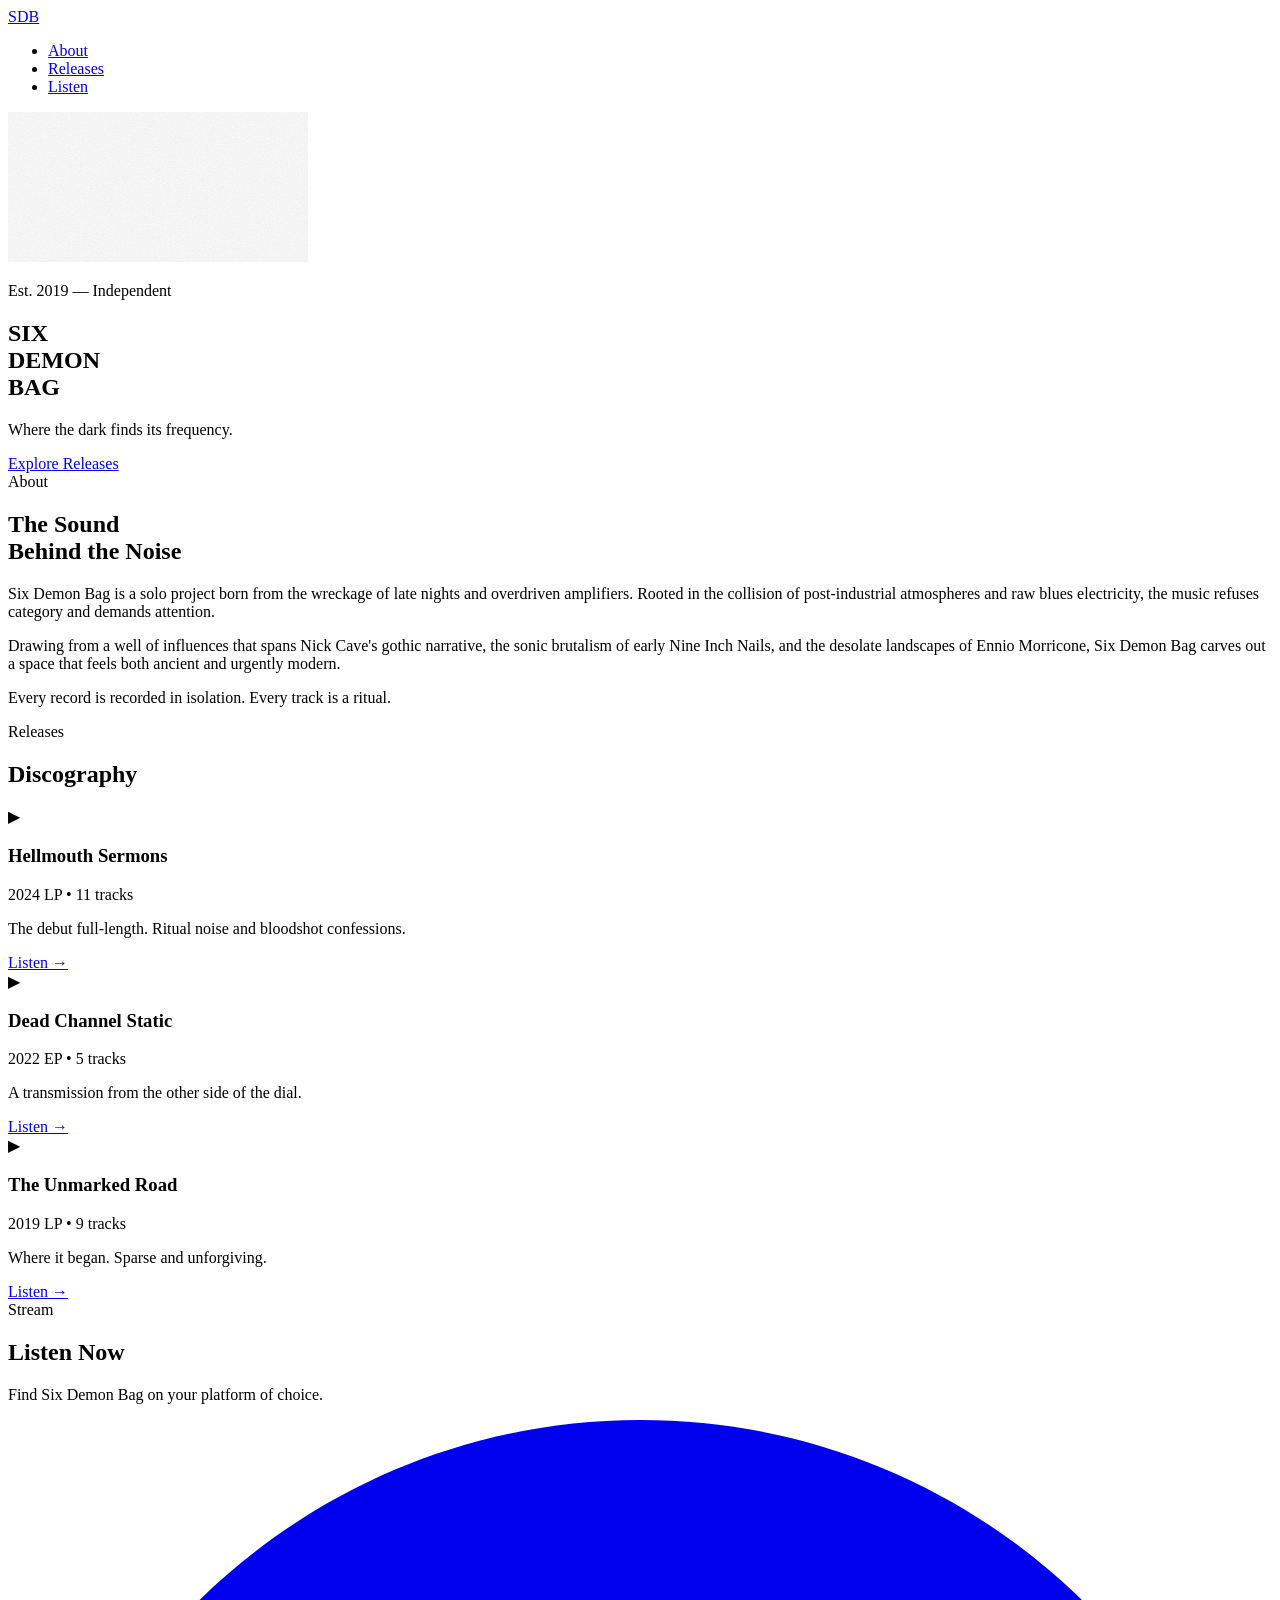
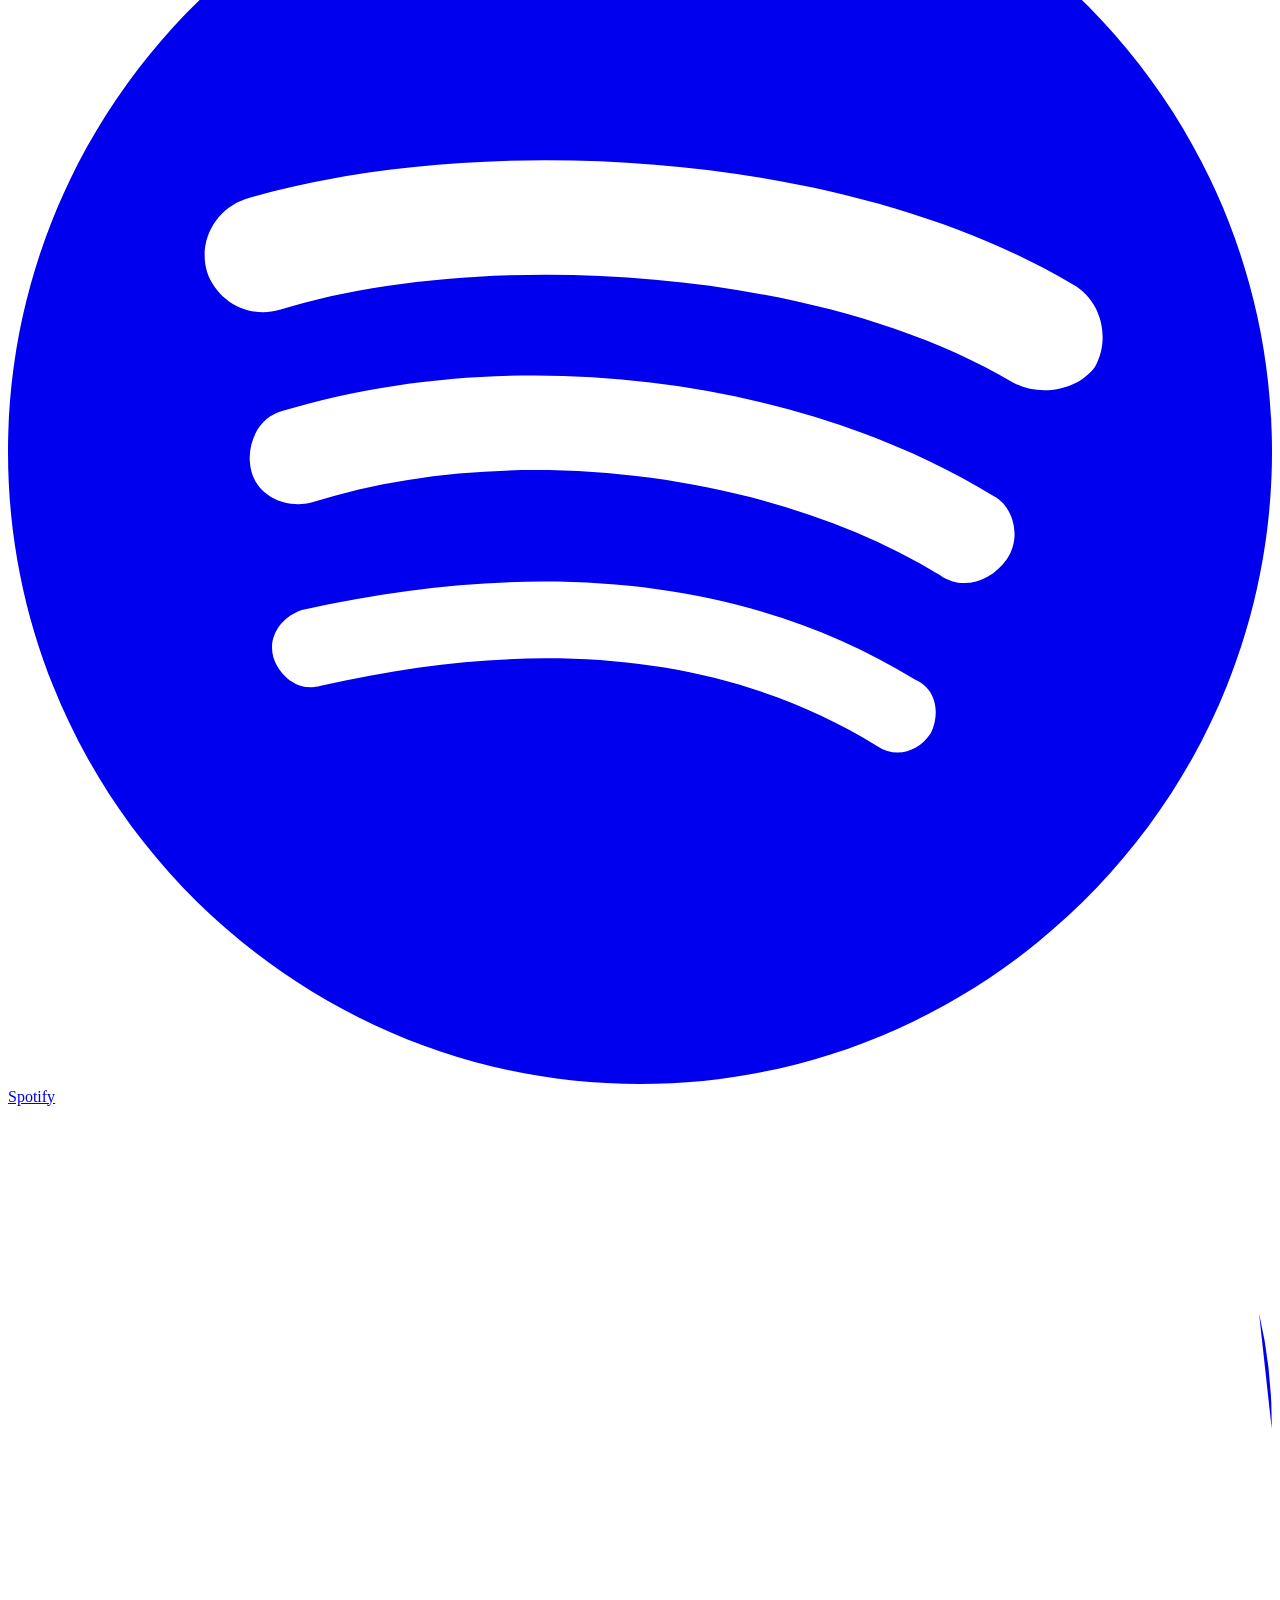
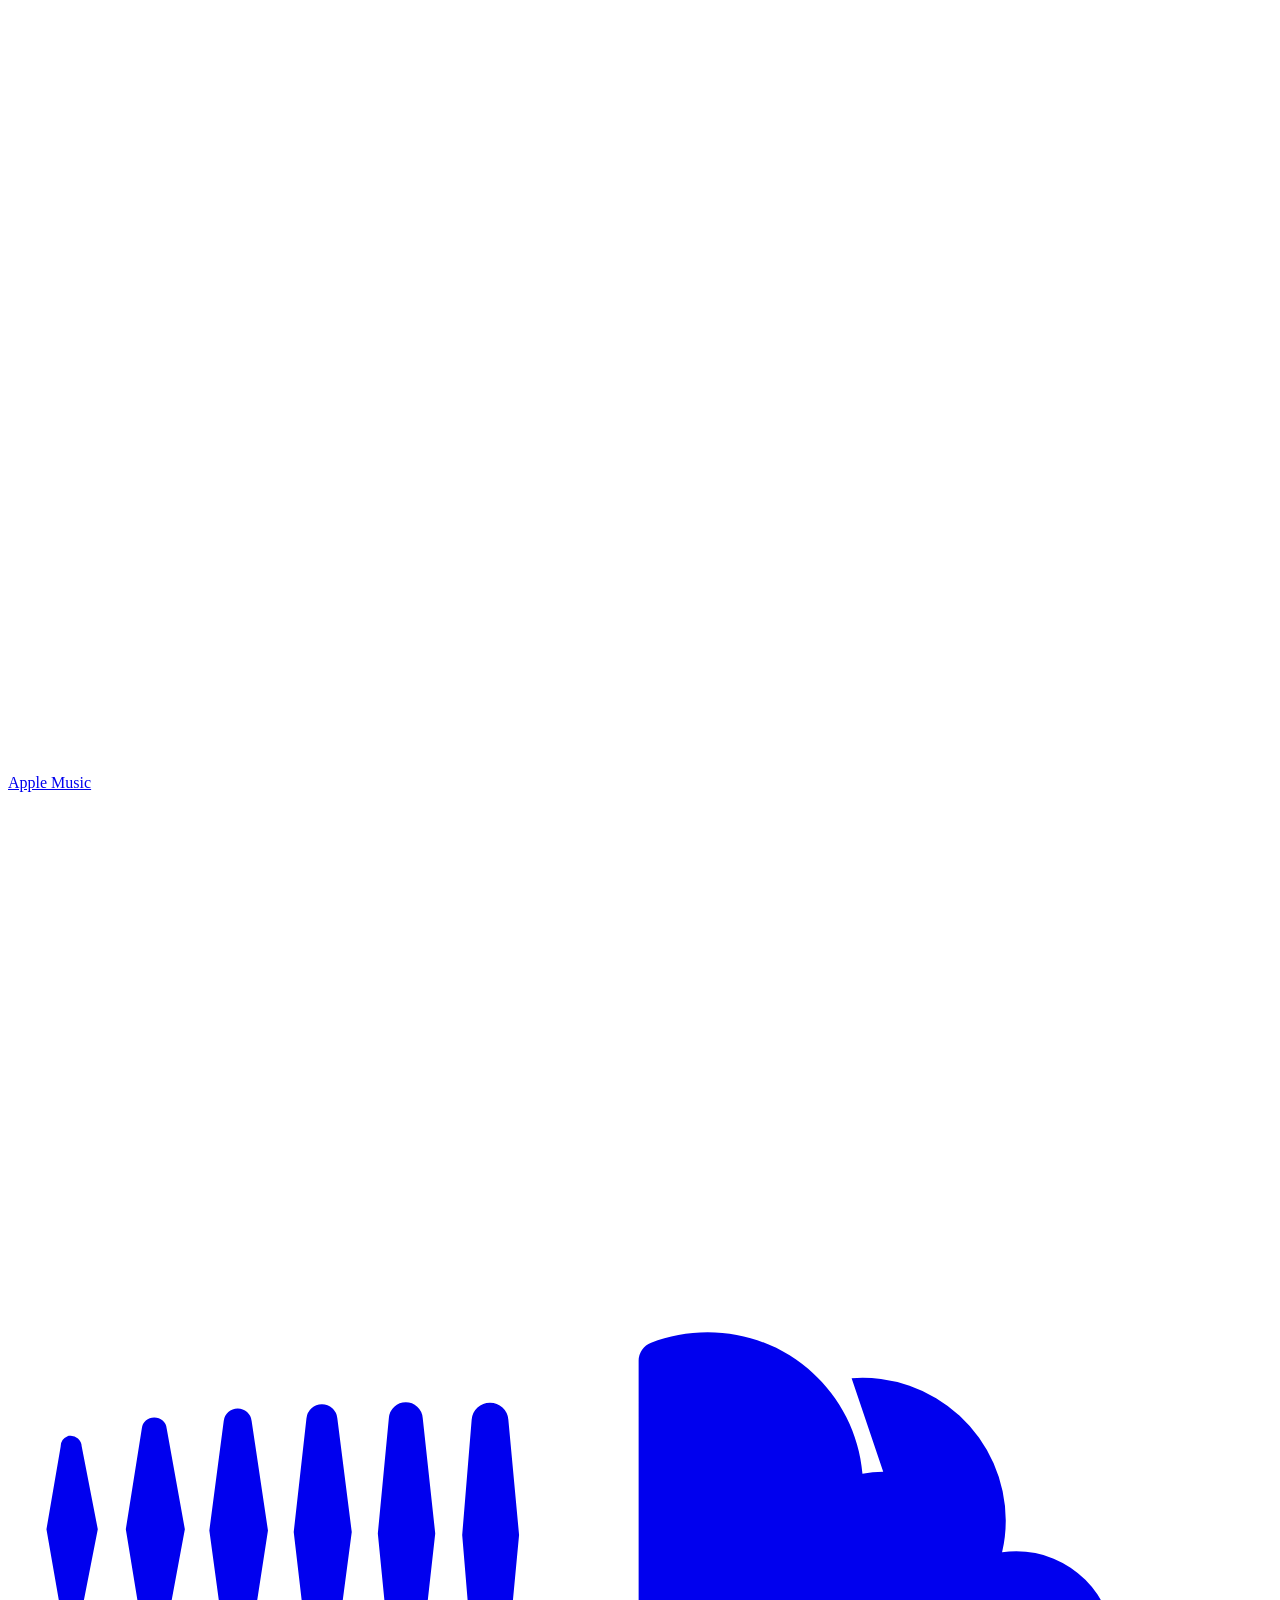
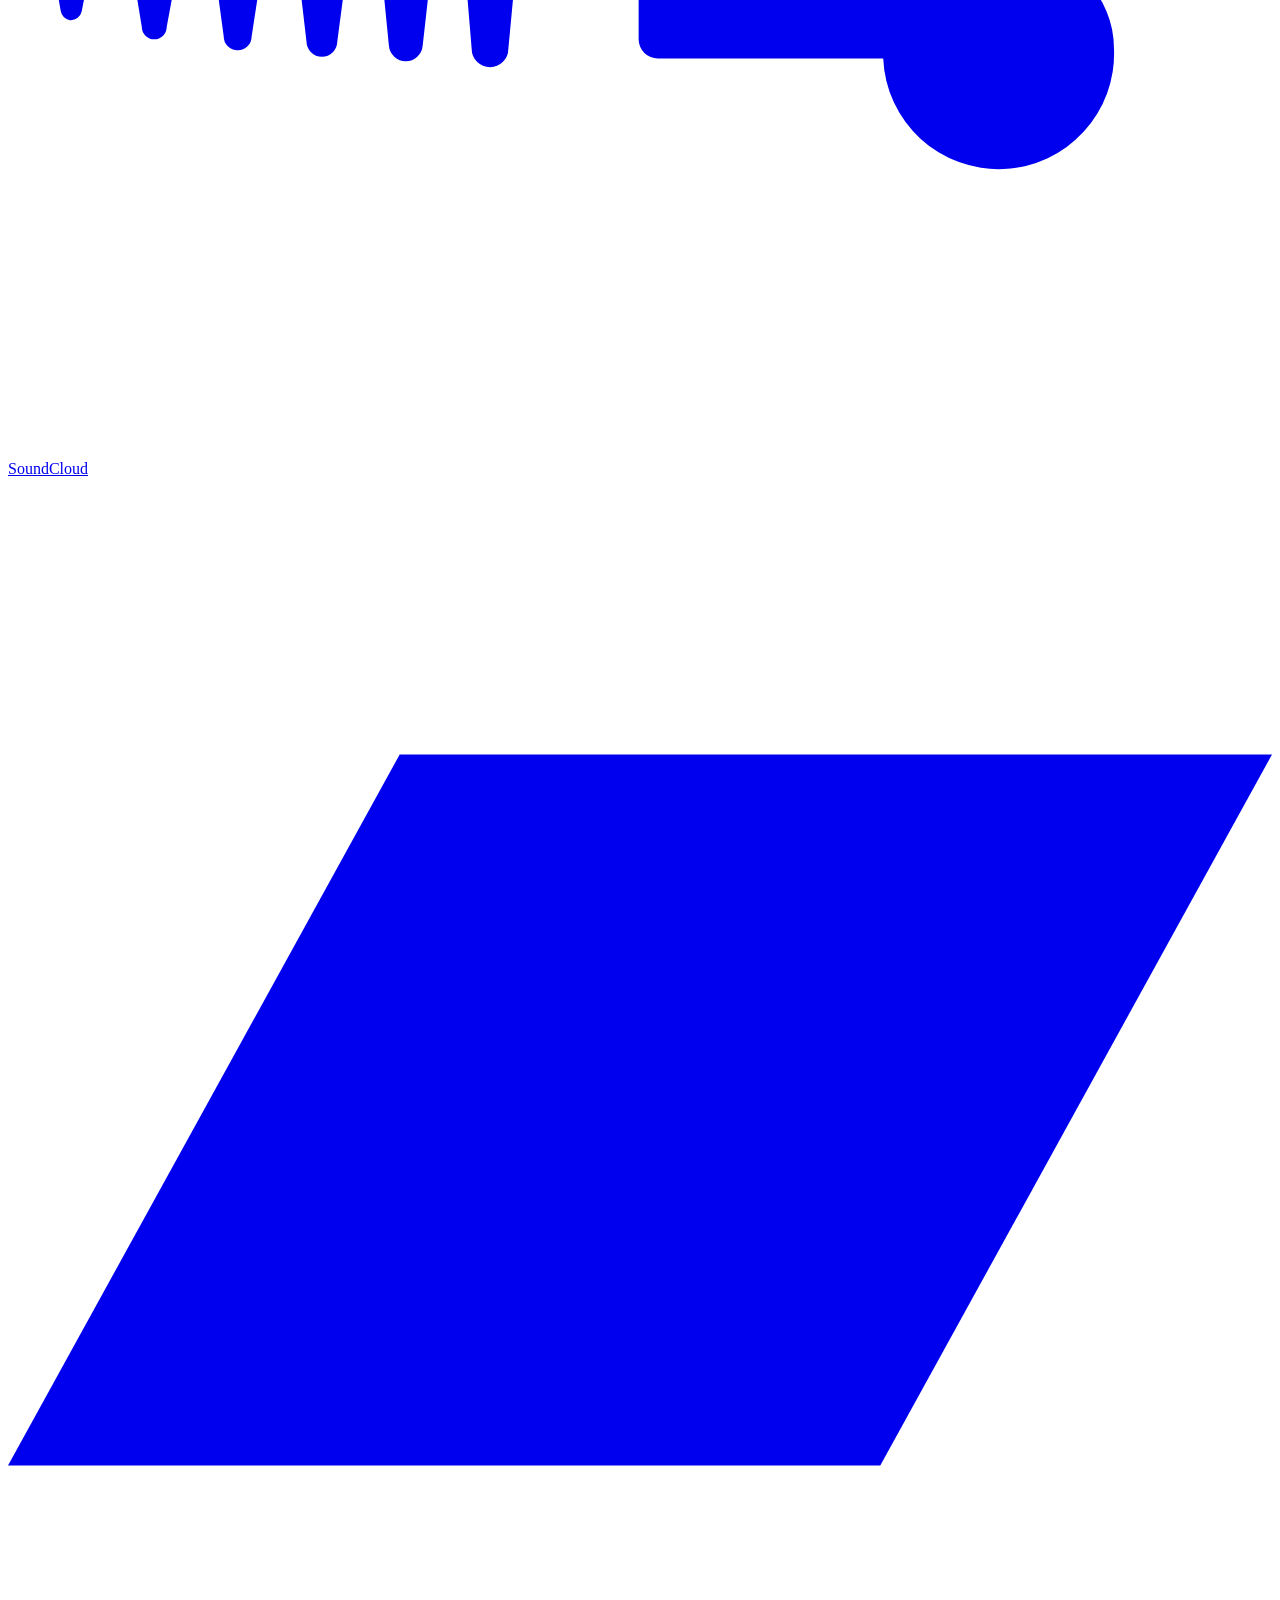
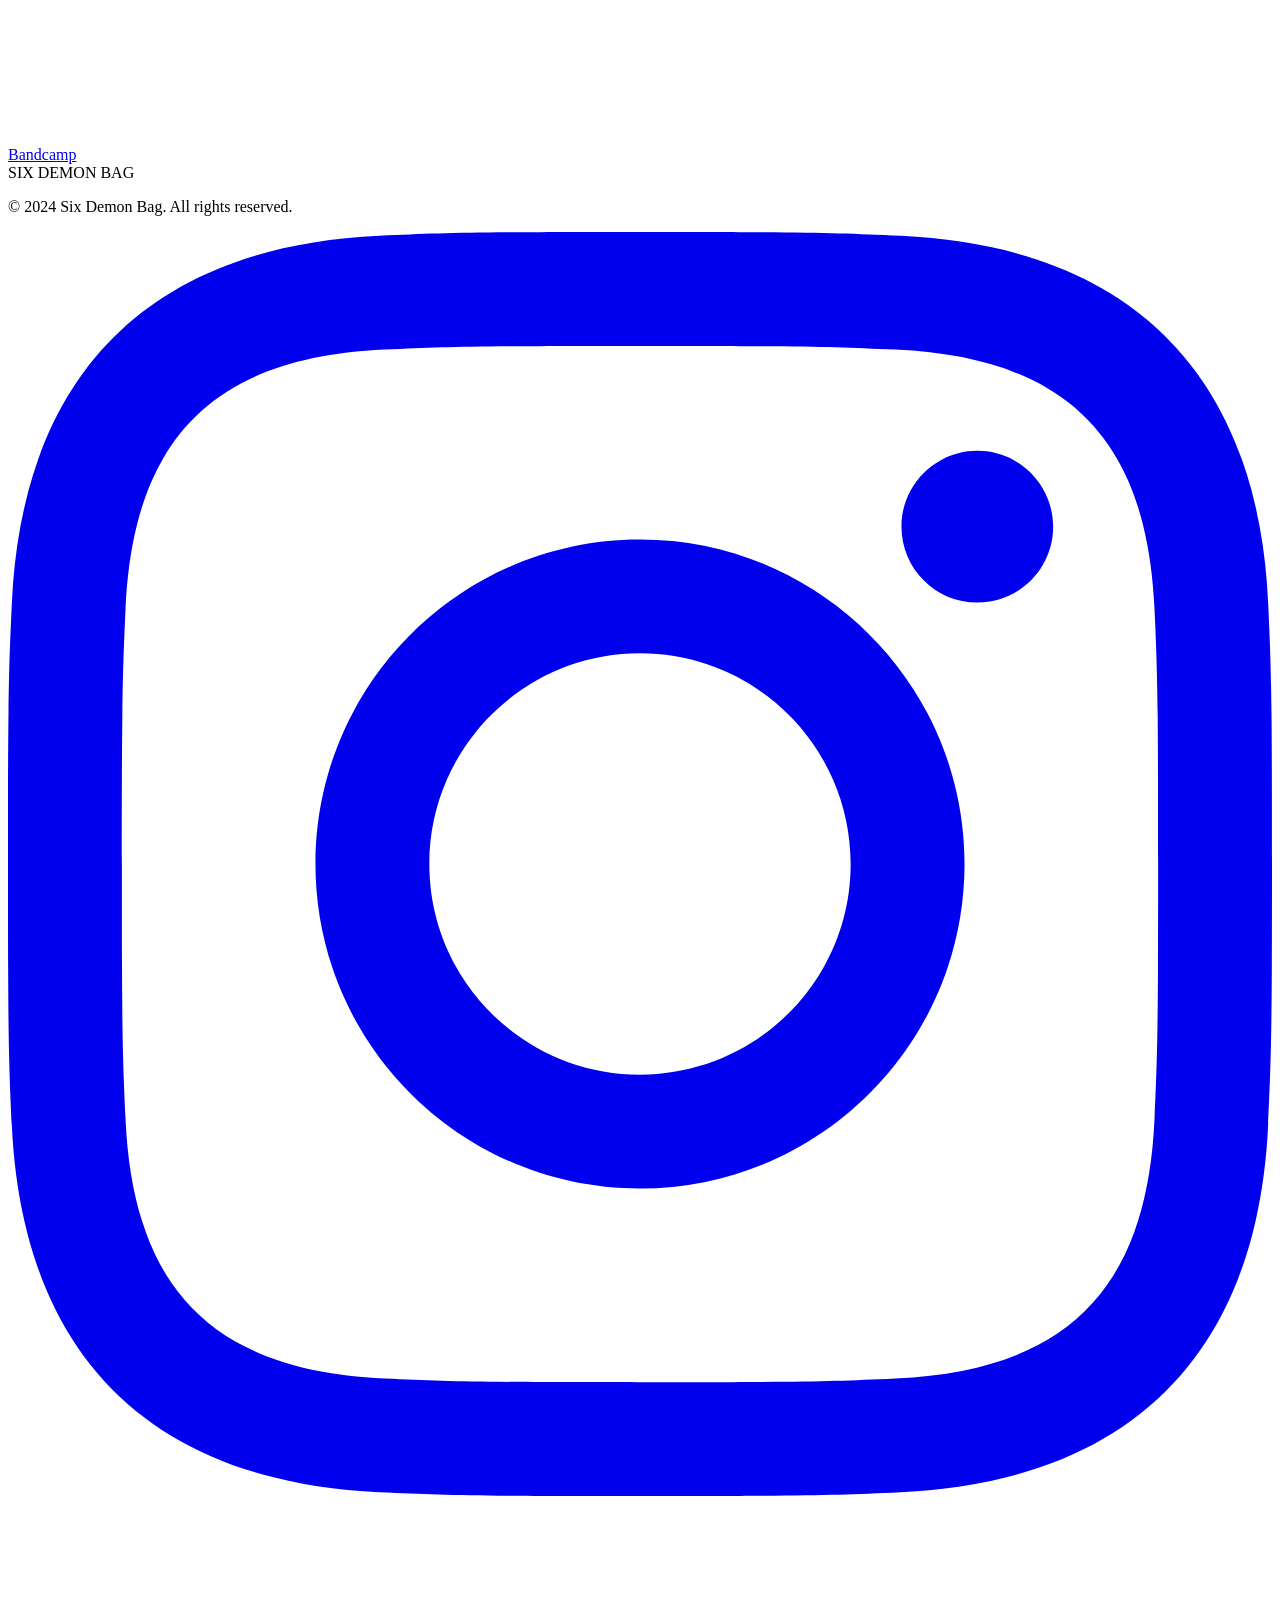
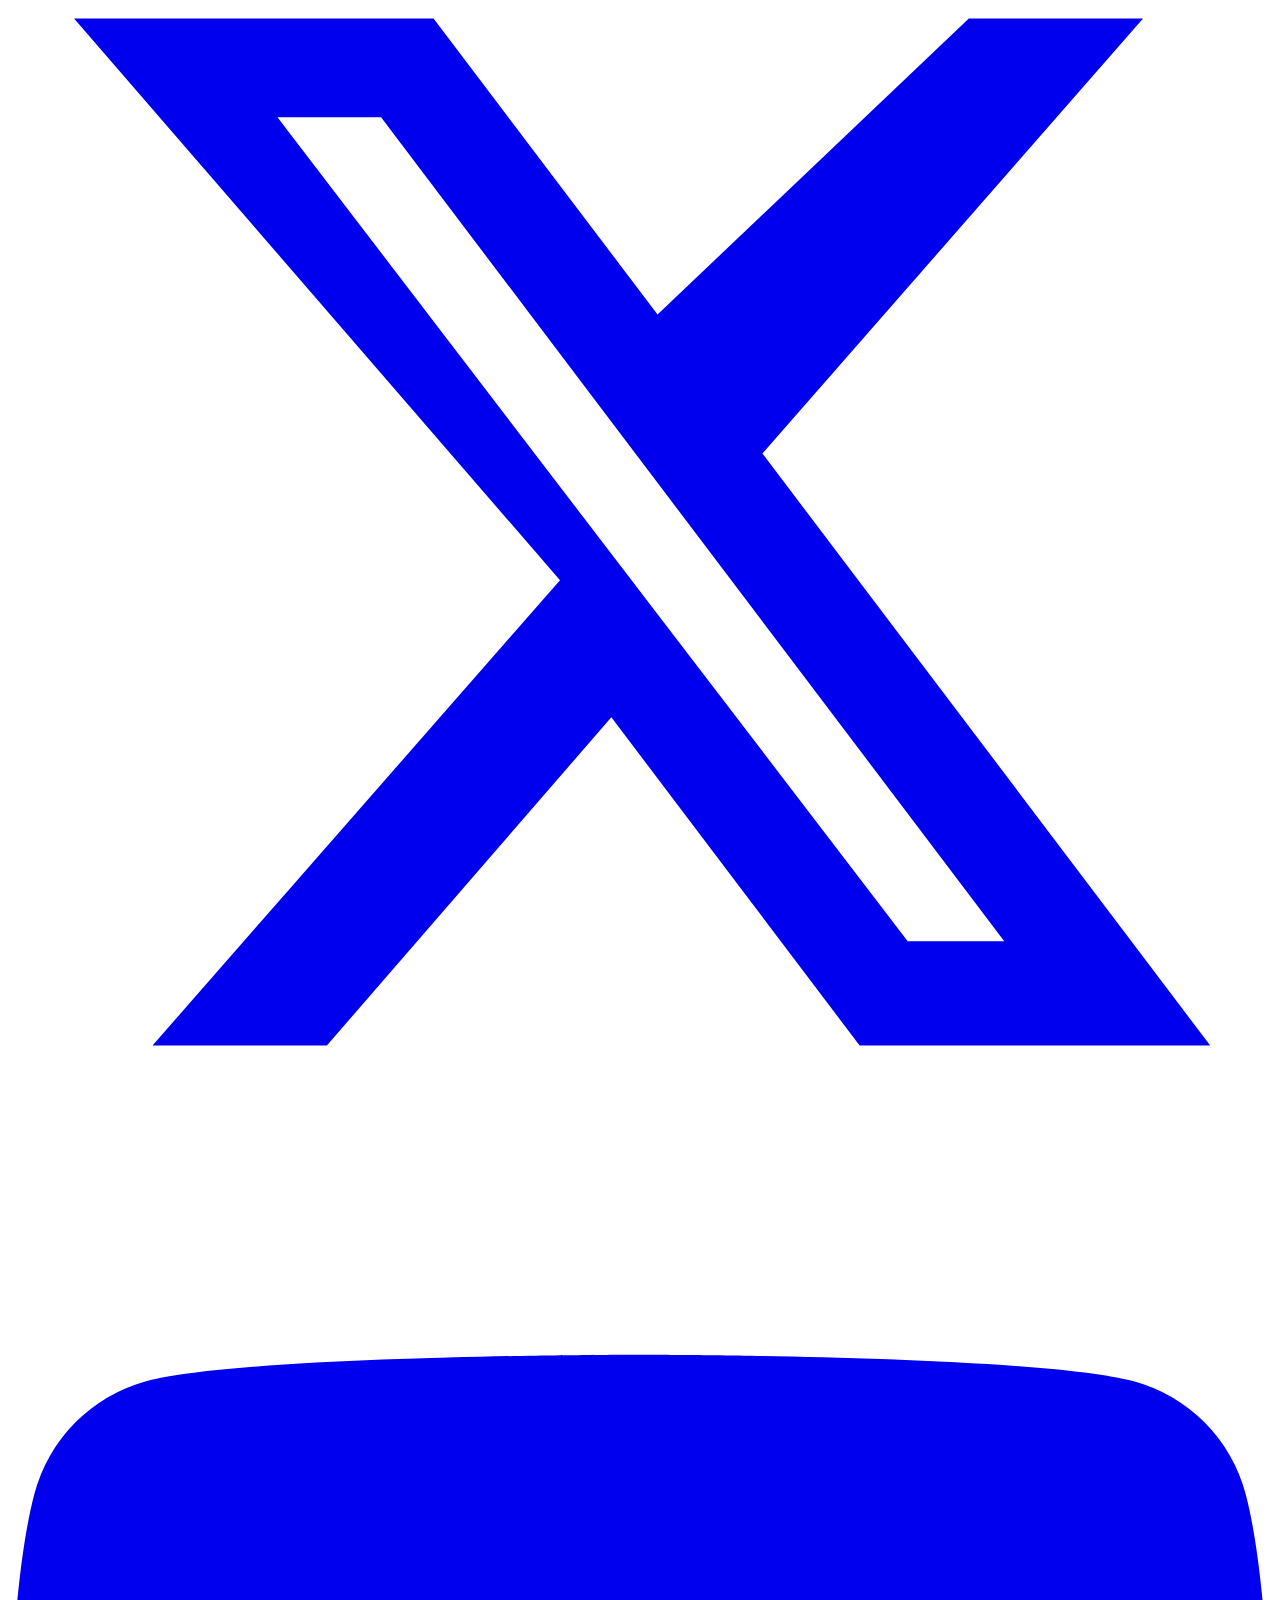
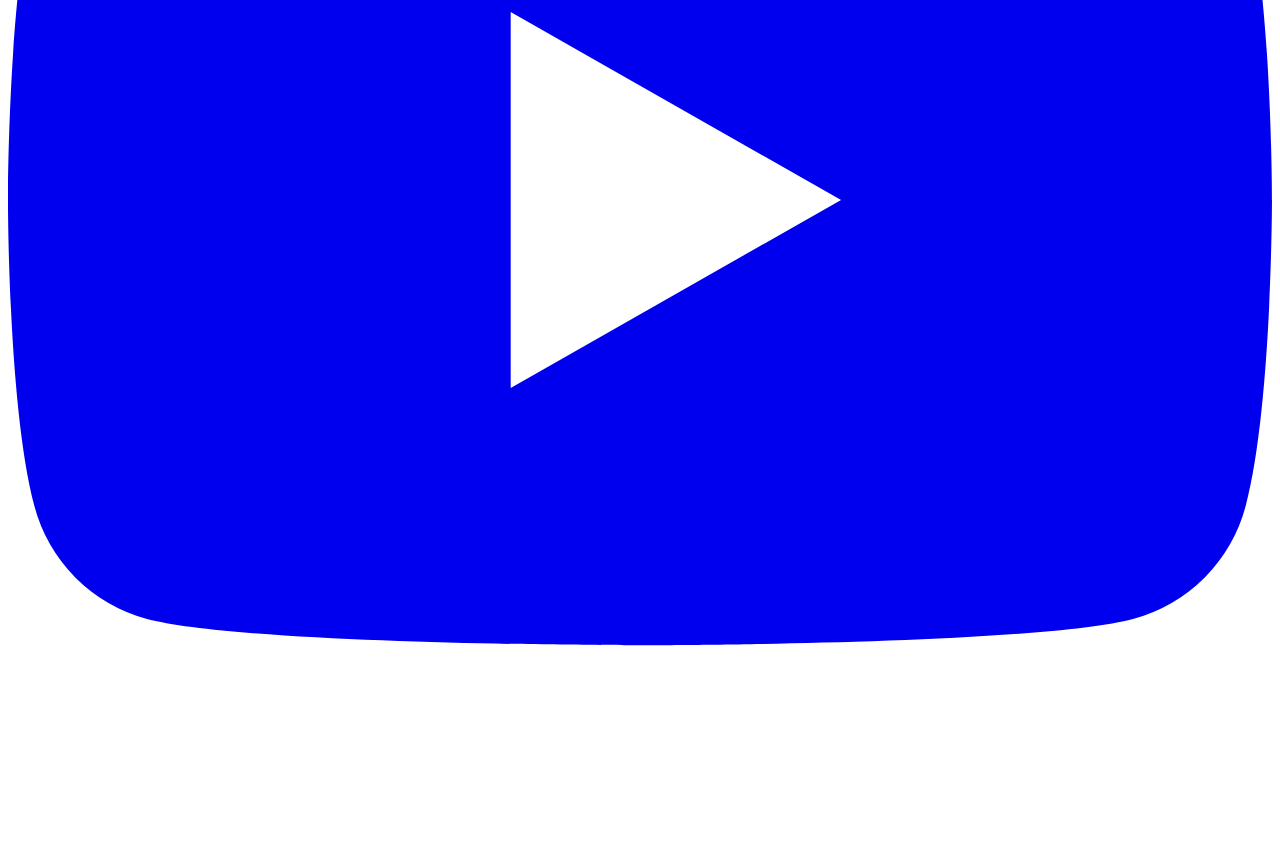
==== index.html @ 791cb2f9 "Initial build: Six Demon Bag artist portfolio site Dark moody single-page site with hero, about, rel" ====
<!DOCTYPE html>
<html lang="en">
<head>
  <meta charset="UTF-8" />
  <meta name="viewport" content="width=device-width, initial-scale=1.0" />
  <title>Six Demon Bag</title>
  <link rel="preconnect" href="https://fonts.googleapis.com" />
  <link rel="preconnect" href="https://fonts.gstatic.com" crossorigin />
  <link href="https://fonts.googleapis.com/css2?family=Bebas+Neue&family=Inter:wght@300;400;500;600&display=swap" rel="stylesheet" />
  <link rel="stylesheet" href="styles.css" />
</head>
<body>

  <!-- ===================== NAV ===================== -->
  <nav class="nav" id="nav">
    <div class="nav__inner">
      <a class="nav__logo" href="#hero">SDB</a>
      <ul class="nav__links">
        <li><a href="#about">About</a></li>
        <li><a href="#releases">Releases</a></li>
        <li><a href="#listen">Listen</a></li>
      </ul>
    </div>
  </nav>

  <!-- ===================== HERO ===================== -->
  <section class="hero" id="hero">
    <!-- Noise texture overlay via inline SVG filter -->
    <svg class="hero__noise" aria-hidden="true" xmlns="http://www.w3.org/2000/svg">
      <filter id="noise-filter">
        <feTurbulence
          type="fractalNoise"
          baseFrequency="0.65"
          numOctaves="3"
          stitchTiles="stitch"
        />
        <feColorMatrix type="saturate" values="0" />
        <feBlend in="SourceGraphic" mode="overlay" />
      </filter>
      <rect width="100%" height="100%" filter="url(#noise-filter)" opacity="0.045" />
    </svg>

    <div class="hero__content">
      <p class="hero__pre">Est. 2019 &mdash; Independent</p>
      <h1 class="hero__title">SIX<br />DEMON<br />BAG</h1>
      <p class="hero__tagline">Where the dark finds its frequency.</p>
      <a class="hero__cta" href="#releases">Explore Releases</a>
    </div>

    <div class="hero__scroll-hint" aria-hidden="true">
      <span class="hero__scroll-line"></span>
    </div>
  </section>

  <!-- ===================== ABOUT ===================== -->
  <section class="about" id="about">
    <div class="container">
      <div class="about__inner">
        <div class="about__label section-label">About</div>
        <div class="about__body">
          <h2 class="about__heading">The Sound<br />Behind the Noise</h2>
          <div class="about__text">
            <p>
              Six Demon Bag is a solo project born from the wreckage of late nights and
              overdriven amplifiers. Rooted in the collision of post-industrial atmospheres
              and raw blues electricity, the music refuses category and demands attention.
            </p>
            <p>
              Drawing from a well of influences that spans Nick Cave's gothic narrative,
              the sonic brutalism of early Nine Inch Nails, and the desolate landscapes of
              Ennio Morricone, Six Demon Bag carves out a space that feels both ancient
              and urgently modern.
            </p>
            <p>
              Every record is recorded in isolation. Every track is a ritual.
            </p>
          </div>
        </div>
      </div>
    </div>
  </section>

  <!-- ===================== RELEASES ===================== -->
  <section class="releases" id="releases">
    <div class="container">
      <div class="section-label">Releases</div>
      <h2 class="section-heading">Discography</h2>

      <div class="releases__grid">

        <!-- Album 1 -->
        <article class="album-card">
          <div class="album-card__art album-card__art--1">
            <div class="album-card__art-inner"></div>
            <span class="album-card__play" aria-hidden="true">&#9654;</span>
          </div>
          <div class="album-card__info">
            <h3 class="album-card__title">Hellmouth Sermons</h3>
            <p class="album-card__meta">
              <span class="album-card__year">2024</span>
              <span class="album-card__type">LP &bull; 11 tracks</span>
            </p>
            <p class="album-card__desc">The debut full-length. Ritual noise and bloodshot confessions.</p>
            <a class="album-card__link" href="#">Listen &rarr;</a>
          </div>
        </article>

        <!-- Album 2 -->
        <article class="album-card">
          <div class="album-card__art album-card__art--2">
            <div class="album-card__art-inner"></div>
            <span class="album-card__play" aria-hidden="true">&#9654;</span>
          </div>
          <div class="album-card__info">
            <h3 class="album-card__title">Dead Channel Static</h3>
            <p class="album-card__meta">
              <span class="album-card__year">2022</span>
              <span class="album-card__type">EP &bull; 5 tracks</span>
            </p>
            <p class="album-card__desc">A transmission from the other side of the dial.</p>
            <a class="album-card__link" href="#">Listen &rarr;</a>
          </div>
        </article>

        <!-- Album 3 -->
        <article class="album-card">
          <div class="album-card__art album-card__art--3">
            <div class="album-card__art-inner"></div>
            <span class="album-card__play" aria-hidden="true">&#9654;</span>
          </div>
          <div class="album-card__info">
            <h3 class="album-card__title">The Unmarked Road</h3>
            <p class="album-card__meta">
              <span class="album-card__year">2019</span>
              <span class="album-card__type">LP &bull; 9 tracks</span>
            </p>
            <p class="album-card__desc">Where it began. Sparse and unforgiving.</p>
            <a class="album-card__link" href="#">Listen &rarr;</a>
          </div>
        </article>

      </div>
    </div>
  </section>

  <!-- ===================== LISTEN ===================== -->
  <section class="listen" id="listen">
    <div class="container">
      <div class="section-label">Stream</div>
      <h2 class="section-heading">Listen Now</h2>
      <p class="listen__sub">Find Six Demon Bag on your platform of choice.</p>

      <div class="listen__platforms">
        <a class="platform-btn platform-btn--spotify" href="#" aria-label="Listen on Spotify">
          <svg class="platform-btn__icon" viewBox="0 0 24 24" fill="currentColor" aria-hidden="true">
            <path d="M12 0C5.4 0 0 5.4 0 12s5.4 12 12 12 12-5.4 12-12S18.66 0 12 0zm5.521 17.34c-.24.359-.66.48-1.021.24-2.82-1.74-6.36-2.101-10.561-1.141-.418.122-.779-.179-.899-.539-.12-.421.18-.78.54-.9 4.56-1.021 8.52-.6 11.64 1.32.42.18.479.659.301 1.02zm1.44-3.3c-.301.42-.841.6-1.262.3-3.239-1.98-8.159-2.58-11.939-1.38-.479.12-1.02-.12-1.14-.6-.12-.48.12-1.021.6-1.141C9.6 9.9 15 10.561 18.72 12.84c.361.181.54.78.241 1.2zm.12-3.36C15.24 8.4 8.82 8.16 5.16 9.301c-.6.179-1.2-.181-1.38-.721-.18-.601.18-1.2.72-1.381 4.26-1.26 11.28-1.02 15.721 1.621.539.3.719 1.02.419 1.56-.299.421-1.02.599-1.559.3z"/>
          </svg>
          Spotify
        </a>
        <a class="platform-btn platform-btn--apple" href="#" aria-label="Listen on Apple Music">
          <svg class="platform-btn__icon" viewBox="0 0 24 24" fill="currentColor" aria-hidden="true">
            <path d="M23.994 6.124a9.23 9.23 0 00-.24-2.19c-.317-1.31-1.048-2.31-2.dots22-2.99a5.64 5.64 0 00-1.62-.77c-.57-.144-1.174-.2-1.98-.22a50.77 50.77 0 00-.818-.01H6.884a50.77 50.77 0 00-.818.01c-.806.02-1.41.076-1.98.22A5.64 5.64 0 002.466.934C1.486 1.614.755 2.614.438 3.924a9.23 9.23 0 00-.24 2.19C.025 7.049 0 7.418 0 12s.025 4.951.198 5.876a9.23 9.23 0 00.24 2.19c.317 1.31 1.048 2.31 2.028 2.99a5.64 5.64 0 001.62.77c.57.144 1.174.2 1.98.22.438.012.818.015.818.015h10.228s.38-.003.818-.015c.806-.02 1.41-.076 1.98-.22a5.64 5.64 0 001.62-.77c.98-.68 1.711-1.68 2.028-2.99a9.23 9.23 0 00.24-2.19c.173-.925.198-1.294.198-5.876s-.025-4.951-.198-5.876zM17.07 9.4l-4.573 7.177a1.5 1.5 0 01-2.495.073L7.71 13.477a.75.75 0 011.18-.928l2.013 2.564 4.36-6.843a.75.75 0 011.807.13z"/>
          </svg>
          Apple Music
        </a>
        <a class="platform-btn platform-btn--soundcloud" href="#" aria-label="Listen on SoundCloud">
          <svg class="platform-btn__icon" viewBox="0 0 24 24" fill="currentColor" aria-hidden="true">
            <path d="M1.175 12.225c-.015 0-.03.002-.044.006a.21.21 0 00-.131.197l-.27 1.572.27 1.547a.21.21 0 00.175.178.21.21 0 00.224-.164l.306-1.561-.306-1.577a.21.21 0 00-.224-.198zm1.602-.35a.237.237 0 00-.237.213l-.303 1.91.303 1.853a.237.237 0 00.474 0l.344-1.853-.344-1.91a.237.237 0 00-.237-.213zm1.584-.169a.265.265 0 00-.265.237l-.273 2.08.273 2.01a.265.265 0 00.53 0l.31-2.01-.31-2.08a.265.265 0 00-.265-.237zm1.6-.082a.293.293 0 00-.294.265l-.242 2.162.242 2.075a.293.293 0 00.586 0l.274-2.075-.274-2.162a.293.293 0 00-.292-.265zm1.591-.037a.322.322 0 00-.32.293l-.21 2.2.21 2.128a.322.322 0 00.642 0l.238-2.128-.238-2.2a.322.322 0 00-.322-.293zm1.6.009a.348.348 0 00-.348.32l-.18 2.19.18 2.164a.348.348 0 00.696 0l.204-2.164-.204-2.19a.348.348 0 00-.348-.32zm7.466 1.31c-.136 0-.267.013-.394.038-.13-1.51-1.397-2.688-2.939-2.688-.38 0-.744.07-1.074.2a.365.365 0 00-.237.339v5.298a.365.365 0 00.365.36h4.279A1.855 1.855 0 0021 16.27a1.855 1.855 0 00-1.855-1.855c-.092 0-.182.007-.27.02a2.677 2.677 0 00.07-.605 2.72 2.72 0 00-2.927-2.7z"/>
          </svg>
          SoundCloud
        </a>
        <a class="platform-btn platform-btn--bandcamp" href="#" aria-label="Listen on Bandcamp">
          <svg class="platform-btn__icon" viewBox="0 0 24 24" fill="currentColor" aria-hidden="true">
            <path d="M0 18.75l7.437-13.5H24l-7.438 13.5z"/>
          </svg>
          Bandcamp
        </a>
      </div>
    </div>
  </section>

  <!-- ===================== FOOTER ===================== -->
  <footer class="footer">
    <div class="container">
      <div class="footer__inner">
        <div class="footer__brand">
          <span class="footer__logo">SIX DEMON BAG</span>
          <p class="footer__copy">&copy; 2024 Six Demon Bag. All rights reserved.</p>
        </div>
        <nav class="footer__social" aria-label="Social links">
          <a class="footer__social-link" href="#" aria-label="Instagram">
            <svg viewBox="0 0 24 24" fill="currentColor" aria-hidden="true">
              <path d="M12 2.163c3.204 0 3.584.012 4.85.07 3.252.148 4.771 1.691 4.919 4.919.058 1.265.069 1.645.069 4.849 0 3.205-.012 3.584-.069 4.849-.149 3.225-1.664 4.771-4.919 4.919-1.266.058-1.644.07-4.85.07-3.204 0-3.584-.012-4.849-.07-3.26-.149-4.771-1.699-4.919-4.92-.058-1.265-.07-1.644-.07-4.849 0-3.204.013-3.583.07-4.849.149-3.227 1.664-4.771 4.919-4.919 1.266-.057 1.645-.069 4.849-.069zm0-2.163c-3.259 0-3.667.014-4.947.072-4.358.2-6.78 2.618-6.98 6.98-.059 1.281-.073 1.689-.073 4.948 0 3.259.014 3.668.072 4.948.2 4.358 2.618 6.78 6.98 6.98 1.281.058 1.689.072 4.948.072 3.259 0 3.668-.014 4.948-.072 4.354-.2 6.782-2.618 6.979-6.98.059-1.28.073-1.689.073-4.948 0-3.259-.014-3.667-.072-4.947-.196-4.354-2.617-6.78-6.979-6.98-1.281-.059-1.69-.073-4.949-.073zm0 5.838c-3.403 0-6.162 2.759-6.162 6.162s2.759 6.163 6.162 6.163 6.162-2.759 6.162-6.163c0-3.403-2.759-6.162-6.162-6.162zm0 10.162c-2.209 0-4-1.79-4-4 0-2.209 1.791-4 4-4s4 1.791 4 4c0 2.21-1.791 4-4 4zm6.406-11.845c-.796 0-1.441.645-1.441 1.44s.645 1.44 1.441 1.44c.795 0 1.439-.645 1.439-1.44s-.644-1.44-1.439-1.44z"/>
            </svg>
          </a>
          <a class="footer__social-link" href="#" aria-label="Twitter / X">
            <svg viewBox="0 0 24 24" fill="currentColor" aria-hidden="true">
              <path d="M18.244 2.25h3.308l-7.227 8.26 8.502 11.24H16.17l-4.714-6.231-5.401 6.231H2.744l7.737-8.835L1.254 2.25H8.08l4.253 5.622zm-1.161 17.52h1.833L7.084 4.126H5.117z"/>
            </svg>
          </a>
          <a class="footer__social-link" href="#" aria-label="YouTube">
            <svg viewBox="0 0 24 24" fill="currentColor" aria-hidden="true">
              <path d="M23.498 6.186a3.016 3.016 0 00-2.122-2.136C19.505 3.545 12 3.545 12 3.545s-7.505 0-9.377.505A3.017 3.017 0 00.502 6.186C0 8.07 0 12 0 12s0 3.93.502 5.814a3.016 3.016 0 002.122 2.136c1.871.505 9.376.505 9.376.505s7.505 0 9.377-.505a3.015 3.015 0 002.122-2.136C24 15.93 24 12 24 12s0-3.93-.502-5.814zM9.545 15.568V8.432L15.818 12l-6.273 3.568z"/>
            </svg>
          </a>
        </nav>
      </div>
    </div>
  </footer>

  <script src="script.js"></script>
</body>
</html>
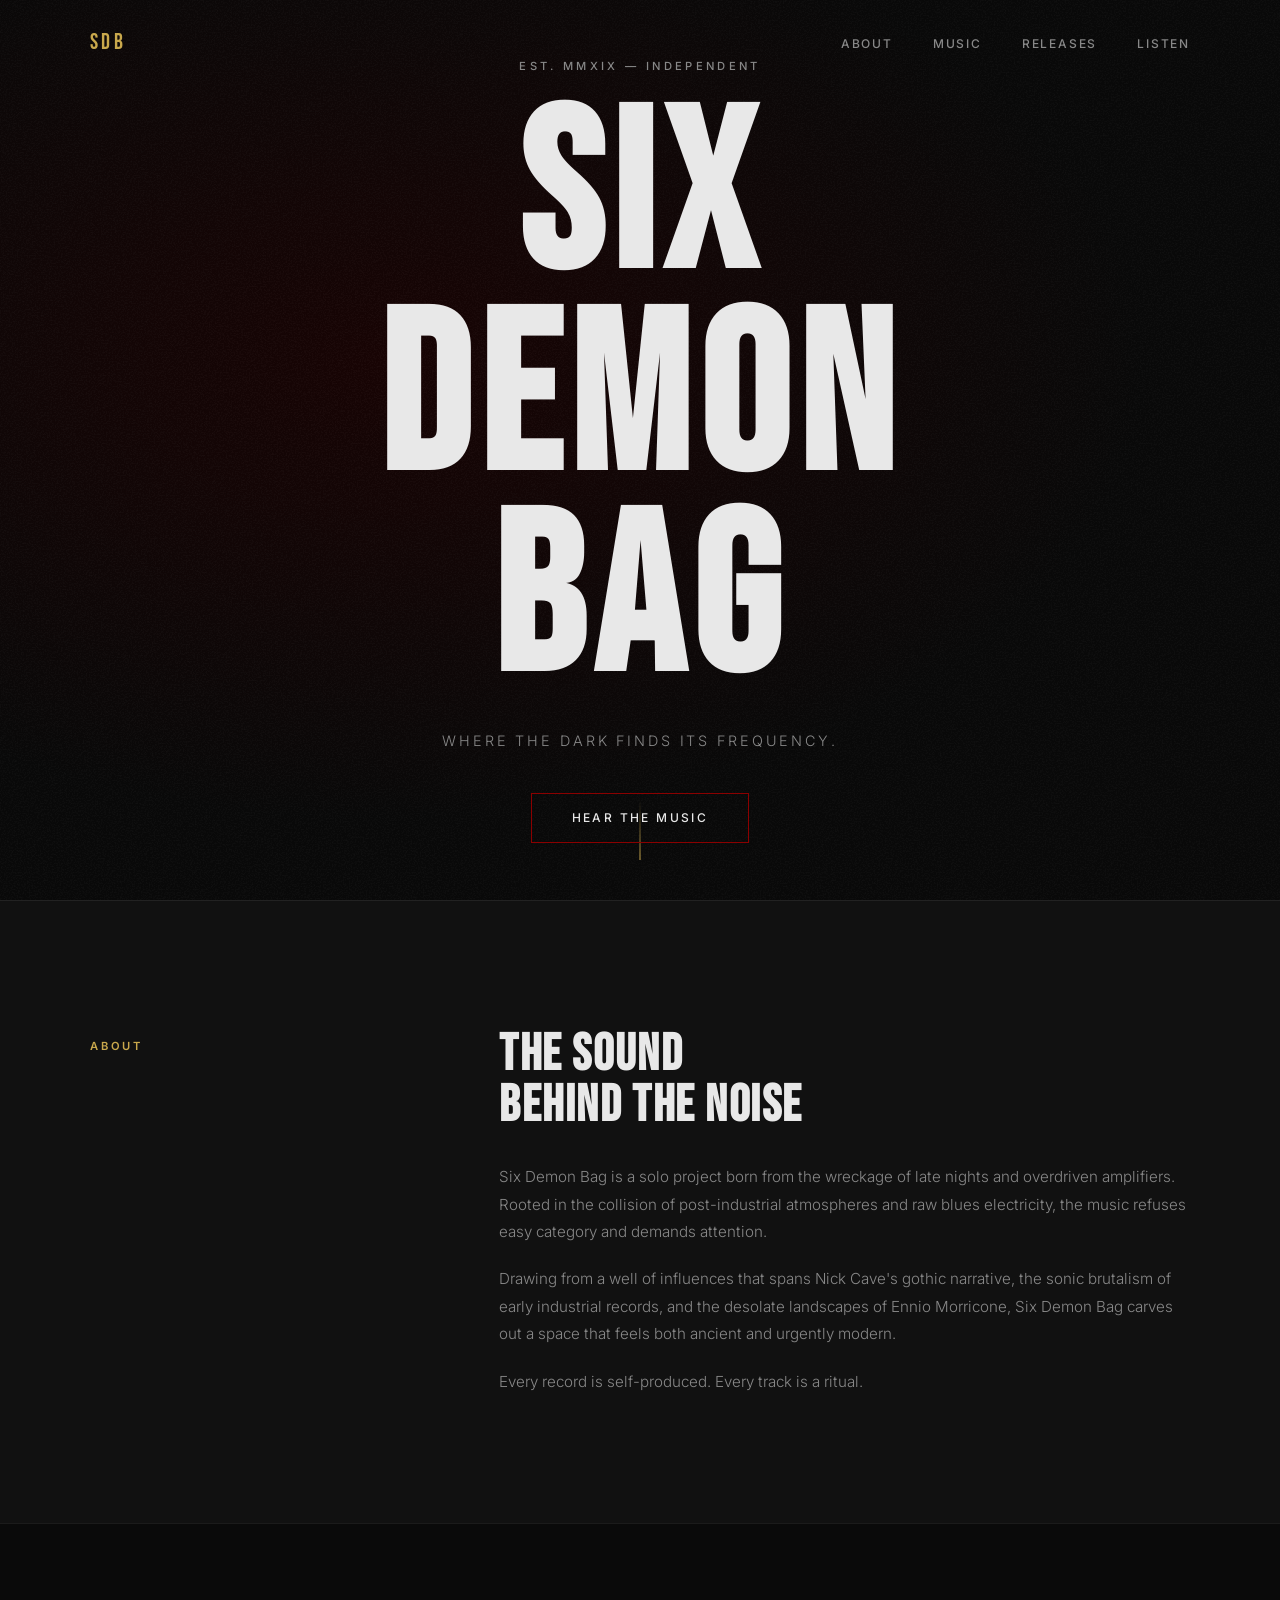
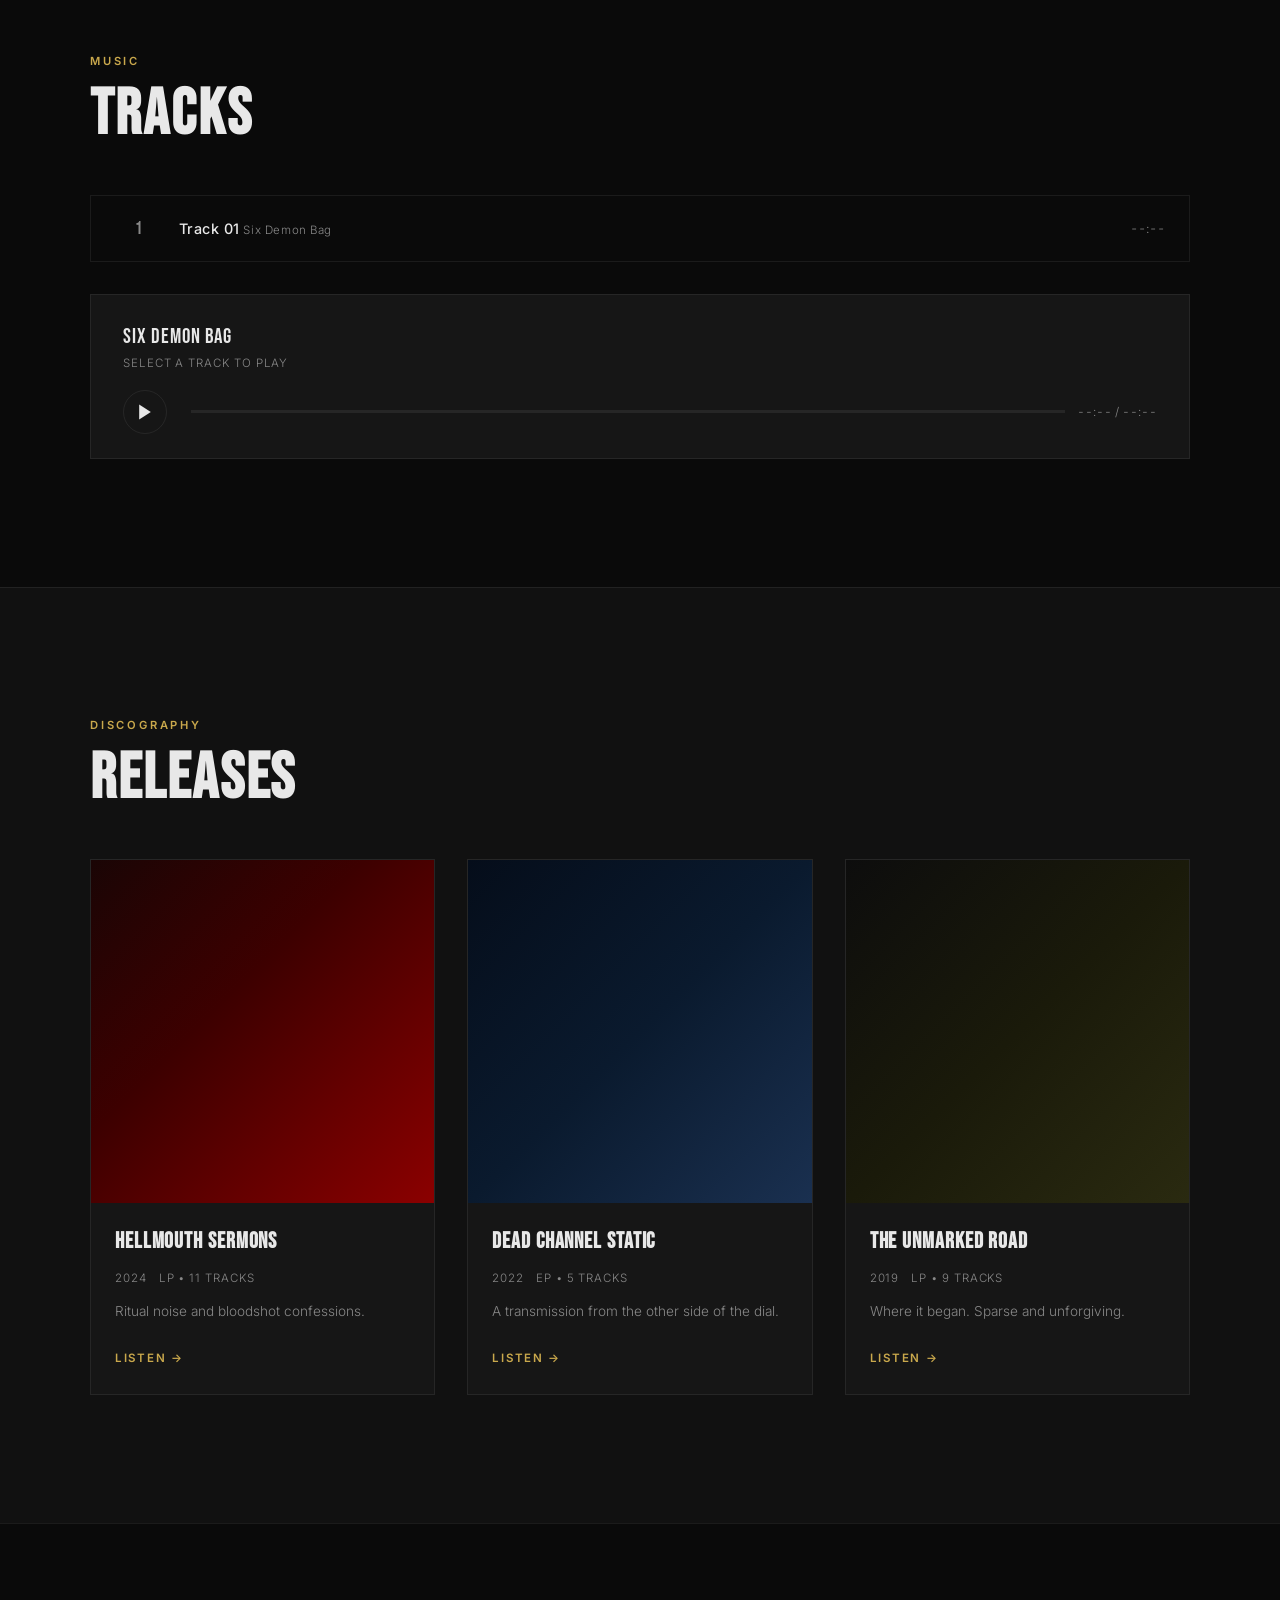
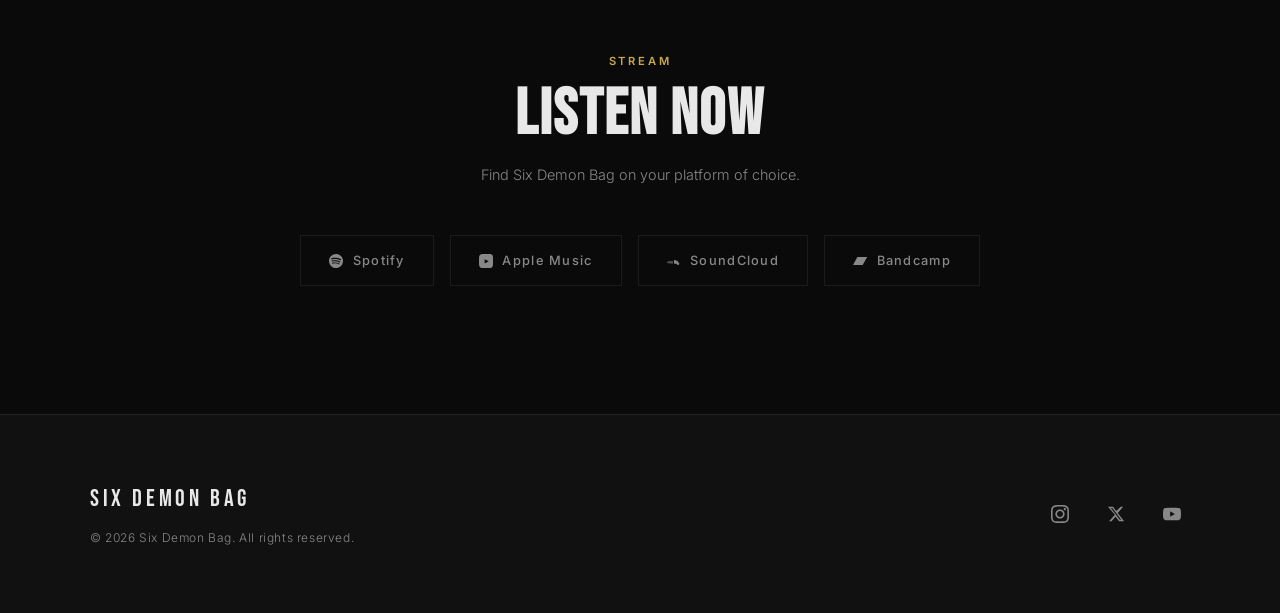
==== commit 214e6618: "Add full site: styles, audio player, and first Drive track Complete CSS, JS audio player, and Music " ====
--- a/index.html
+++ b/index.html
@@ -11,84 +11,118 @@
 </head>
 <body>
 
-  <!-- ===================== NAV ===================== -->
+  <!-- NAV -->
   <nav class="nav" id="nav">
     <div class="nav__inner">
       <a class="nav__logo" href="#hero">SDB</a>
       <ul class="nav__links">
         <li><a href="#about">About</a></li>
+        <li><a href="#music">Music</a></li>
         <li><a href="#releases">Releases</a></li>
         <li><a href="#listen">Listen</a></li>
       </ul>
     </div>
   </nav>
 
-  <!-- ===================== HERO ===================== -->
+  <!-- HERO -->
   <section class="hero" id="hero">
-    <!-- Noise texture overlay via inline SVG filter -->
     <svg class="hero__noise" aria-hidden="true" xmlns="http://www.w3.org/2000/svg">
       <filter id="noise-filter">
-        <feTurbulence
-          type="fractalNoise"
-          baseFrequency="0.65"
-          numOctaves="3"
-          stitchTiles="stitch"
-        />
-        <feColorMatrix type="saturate" values="0" />
-        <feBlend in="SourceGraphic" mode="overlay" />
+        <feTurbulence type="fractalNoise" baseFrequency="0.65" numOctaves="3" stitchTiles="stitch"/>
+        <feColorMatrix type="saturate" values="0"/>
+        <feBlend in="SourceGraphic" mode="overlay"/>
       </filter>
-      <rect width="100%" height="100%" filter="url(#noise-filter)" opacity="0.045" />
+      <rect width="100%" height="100%" filter="url(#noise-filter)" opacity="0.045"/>
     </svg>
-
     <div class="hero__content">
-      <p class="hero__pre">Est. 2019 &mdash; Independent</p>
-      <h1 class="hero__title">SIX<br />DEMON<br />BAG</h1>
+      <p class="hero__pre">Est. MMXIX &mdash; Independent</p>
+      <h1 class="hero__title">SIX<br/>DEMON<br/>BAG</h1>
       <p class="hero__tagline">Where the dark finds its frequency.</p>
-      <a class="hero__cta" href="#releases">Explore Releases</a>
-    </div>
-
+      <a class="hero__cta" href="#music">Hear the Music</a>
+    </div>
     <div class="hero__scroll-hint" aria-hidden="true">
       <span class="hero__scroll-line"></span>
     </div>
   </section>
 
-  <!-- ===================== ABOUT ===================== -->
+  <!-- ABOUT -->
   <section class="about" id="about">
     <div class="container">
       <div class="about__inner">
         <div class="about__label section-label">About</div>
         <div class="about__body">
-          <h2 class="about__heading">The Sound<br />Behind the Noise</h2>
+          <h2 class="about__heading">The Sound<br/>Behind the Noise</h2>
           <div class="about__text">
             <p>
               Six Demon Bag is a solo project born from the wreckage of late nights and
               overdriven amplifiers. Rooted in the collision of post-industrial atmospheres
-              and raw blues electricity, the music refuses category and demands attention.
+              and raw blues electricity, the music refuses easy category and demands attention.
             </p>
             <p>
               Drawing from a well of influences that spans Nick Cave's gothic narrative,
-              the sonic brutalism of early Nine Inch Nails, and the desolate landscapes of
+              the sonic brutalism of early industrial records, and the desolate landscapes of
               Ennio Morricone, Six Demon Bag carves out a space that feels both ancient
               and urgently modern.
             </p>
             <p>
-              Every record is recorded in isolation. Every track is a ritual.
-            </p>
-          </div>
-        </div>
-      </div>
-    </div>
-  </section>
-
-  <!-- ===================== RELEASES ===================== -->
+              Every record is self-produced. Every track is a ritual.
+            </p>
+          </div>
+        </div>
+      </div>
+    </div>
+  </section>
+
+  <!-- MUSIC / PLAYER -->
+  <section class="music" id="music">
+    <div class="container">
+      <div class="section-label">Music</div>
+      <h2 class="section-heading">Tracks</h2>
+
+      <div class="tracklist" id="tracklist">
+
+        <div class="track-item" data-index="0">
+          <span class="track-num">1</span>
+          <span class="track-play-icon" aria-hidden="true">&#9654;</span>
+          <div class="track-info">
+            <span class="track-name" id="track-name-0">Track 01</span>
+            <span class="track-note">Six Demon Bag</span>
+          </div>
+          <span class="track-duration" id="track-dur-0">--:--</span>
+        </div>
+
+      </div>
+
+      <div class="player-bar" id="player-bar">
+        <div class="player-bar__track-info">
+          <div class="player-bar__title" id="player-title">Six Demon Bag</div>
+          <div class="player-bar__status" id="player-status">Select a track to play</div>
+        </div>
+        <div class="player-bar__controls">
+          <button class="player-btn player-btn--play" id="play-btn" aria-label="Play / Pause">
+            <svg id="play-icon" width="20" height="20" viewBox="0 0 24 24" fill="currentColor">
+              <polygon points="5,3 19,12 5,21"/>
+            </svg>
+          </button>
+          <div class="player-progress">
+            <div class="progress-track" id="progress-track">
+              <div class="progress-fill" id="progress-fill"></div>
+            </div>
+            <span class="player-time" id="player-time">--:-- / --:--</span>
+          </div>
+        </div>
+      </div>
+
+    </div>
+  </section>
+
+  <!-- RELEASES -->
   <section class="releases" id="releases">
     <div class="container">
-      <div class="section-label">Releases</div>
-      <h2 class="section-heading">Discography</h2>
-
+      <div class="section-label">Discography</div>
+      <h2 class="section-heading">Releases</h2>
       <div class="releases__grid">
 
-        <!-- Album 1 -->
         <article class="album-card">
           <div class="album-card__art album-card__art--1">
             <div class="album-card__art-inner"></div>
@@ -100,12 +134,11 @@
               <span class="album-card__year">2024</span>
               <span class="album-card__type">LP &bull; 11 tracks</span>
             </p>
-            <p class="album-card__desc">The debut full-length. Ritual noise and bloodshot confessions.</p>
+            <p class="album-card__desc">Ritual noise and bloodshot confessions.</p>
             <a class="album-card__link" href="#">Listen &rarr;</a>
           </div>
         </article>
 
-        <!-- Album 2 -->
         <article class="album-card">
           <div class="album-card__art album-card__art--2">
             <div class="album-card__art-inner"></div>
@@ -122,7 +155,6 @@
           </div>
         </article>
 
-        <!-- Album 3 -->
         <article class="album-card">
           <div class="album-card__art album-card__art--3">
             <div class="album-card__art-inner"></div>
@@ -143,49 +175,53 @@
     </div>
   </section>
 
-  <!-- ===================== LISTEN ===================== -->
+  <!-- LISTEN -->
   <section class="listen" id="listen">
     <div class="container">
       <div class="section-label">Stream</div>
       <h2 class="section-heading">Listen Now</h2>
       <p class="listen__sub">Find Six Demon Bag on your platform of choice.</p>
-
       <div class="listen__platforms">
-        <a class="platform-btn platform-btn--spotify" href="#" aria-label="Listen on Spotify">
+
+        <a class="platform-btn" href="#" aria-label="Listen on Spotify">
           <svg class="platform-btn__icon" viewBox="0 0 24 24" fill="currentColor" aria-hidden="true">
             <path d="M12 0C5.4 0 0 5.4 0 12s5.4 12 12 12 12-5.4 12-12S18.66 0 12 0zm5.521 17.34c-.24.359-.66.48-1.021.24-2.82-1.74-6.36-2.101-10.561-1.141-.418.122-.779-.179-.899-.539-.12-.421.18-.78.54-.9 4.56-1.021 8.52-.6 11.64 1.32.42.18.479.659.301 1.02zm1.44-3.3c-.301.42-.841.6-1.262.3-3.239-1.98-8.159-2.58-11.939-1.38-.479.12-1.02-.12-1.14-.6-.12-.48.12-1.021.6-1.141C9.6 9.9 15 10.561 18.72 12.84c.361.181.54.78.241 1.2zm.12-3.36C15.24 8.4 8.82 8.16 5.16 9.301c-.6.179-1.2-.181-1.38-.721-.18-.601.18-1.2.72-1.381 4.26-1.26 11.28-1.02 15.721 1.621.539.3.719 1.02.419 1.56-.299.421-1.02.599-1.559.3z"/>
           </svg>
           Spotify
         </a>
-        <a class="platform-btn platform-btn--apple" href="#" aria-label="Listen on Apple Music">
-          <svg class="platform-btn__icon" viewBox="0 0 24 24" fill="currentColor" aria-hidden="true">
-            <path d="M23.994 6.124a9.23 9.23 0 00-.24-2.19c-.317-1.31-1.048-2.31-2.dots22-2.99a5.64 5.64 0 00-1.62-.77c-.57-.144-1.174-.2-1.98-.22a50.77 50.77 0 00-.818-.01H6.884a50.77 50.77 0 00-.818.01c-.806.02-1.41.076-1.98.22A5.64 5.64 0 002.466.934C1.486 1.614.755 2.614.438 3.924a9.23 9.23 0 00-.24 2.19C.025 7.049 0 7.418 0 12s.025 4.951.198 5.876a9.23 9.23 0 00.24 2.19c.317 1.31 1.048 2.31 2.028 2.99a5.64 5.64 0 001.62.77c.57.144 1.174.2 1.98.22.438.012.818.015.818.015h10.228s.38-.003.818-.015c.806-.02 1.41-.076 1.98-.22a5.64 5.64 0 001.62-.77c.98-.68 1.711-1.68 2.028-2.99a9.23 9.23 0 00.24-2.19c.173-.925.198-1.294.198-5.876s-.025-4.951-.198-5.876zM17.07 9.4l-4.573 7.177a1.5 1.5 0 01-2.495.073L7.71 13.477a.75.75 0 011.18-.928l2.013 2.564 4.36-6.843a.75.75 0 011.807.13z"/>
+
+        <a class="platform-btn" href="#" aria-label="Listen on Apple Music">
+          <svg class="platform-btn__icon" viewBox="0 0 24 24" fill="currentColor" aria-hidden="true">
+            <path d="M23.994 6.124a9.23 9.23 0 00-.24-2.19c-.317-1.31-1.062-2.31-2.18-2.99a5.64 5.64 0 00-1.621-.77c-.57-.144-1.174-.2-1.98-.22A50.77 50.77 0 0017.155 0H6.845a50.77 50.77 0 00-.818.01c-.806.02-1.41.076-1.98.22A5.64 5.64 0 002.426.944C1.446 1.624.715 2.624.438 3.934a9.23 9.23 0 00-.24 2.19C.025 7.049 0 7.418 0 12s.025 4.951.198 5.876a9.23 9.23 0 00.24 2.19c.317 1.31 1.048 2.31 2.028 2.99a5.64 5.64 0 001.62.77c.57.144 1.174.2 1.98.22.438.012.818.015.818.015h10.228s.38-.003.818-.015c.806-.02 1.41-.076 1.98-.22a5.64 5.64 0 001.62-.77c.98-.68 1.711-1.68 2.028-2.99a9.23 9.23 0 00.24-2.19C23.975 16.951 24 16.582 24 12s-.025-4.951-.006-5.876zM9.617 16.025l-.006-7.198 6.9 3.604-6.894 3.594z"/>
           </svg>
           Apple Music
         </a>
-        <a class="platform-btn platform-btn--soundcloud" href="#" aria-label="Listen on SoundCloud">
+
+        <a class="platform-btn" href="#" aria-label="Listen on SoundCloud">
           <svg class="platform-btn__icon" viewBox="0 0 24 24" fill="currentColor" aria-hidden="true">
             <path d="M1.175 12.225c-.015 0-.03.002-.044.006a.21.21 0 00-.131.197l-.27 1.572.27 1.547a.21.21 0 00.175.178.21.21 0 00.224-.164l.306-1.561-.306-1.577a.21.21 0 00-.224-.198zm1.602-.35a.237.237 0 00-.237.213l-.303 1.91.303 1.853a.237.237 0 00.474 0l.344-1.853-.344-1.91a.237.237 0 00-.237-.213zm1.584-.169a.265.265 0 00-.265.237l-.273 2.08.273 2.01a.265.265 0 00.53 0l.31-2.01-.31-2.08a.265.265 0 00-.265-.237zm1.6-.082a.293.293 0 00-.294.265l-.242 2.162.242 2.075a.293.293 0 00.586 0l.274-2.075-.274-2.162a.293.293 0 00-.292-.265zm1.591-.037a.322.322 0 00-.32.293l-.21 2.2.21 2.128a.322.322 0 00.642 0l.238-2.128-.238-2.2a.322.322 0 00-.322-.293zm1.6.009a.348.348 0 00-.348.32l-.18 2.19.18 2.164a.348.348 0 00.696 0l.204-2.164-.204-2.19a.348.348 0 00-.348-.32zm7.466 1.31c-.136 0-.267.013-.394.038-.13-1.51-1.397-2.688-2.939-2.688-.38 0-.744.07-1.074.2a.365.365 0 00-.237.339v5.298a.365.365 0 00.365.36h4.279A1.855 1.855 0 0021 16.27a1.855 1.855 0 00-1.855-1.855c-.092 0-.182.007-.27.02a2.677 2.677 0 00.07-.605 2.72 2.72 0 00-2.927-2.7z"/>
           </svg>
           SoundCloud
         </a>
-        <a class="platform-btn platform-btn--bandcamp" href="#" aria-label="Listen on Bandcamp">
+
+        <a class="platform-btn" href="#" aria-label="Buy on Bandcamp">
           <svg class="platform-btn__icon" viewBox="0 0 24 24" fill="currentColor" aria-hidden="true">
             <path d="M0 18.75l7.437-13.5H24l-7.438 13.5z"/>
           </svg>
           Bandcamp
         </a>
-      </div>
-    </div>
-  </section>
-
-  <!-- ===================== FOOTER ===================== -->
+
+      </div>
+    </div>
+  </section>
+
+  <!-- FOOTER -->
   <footer class="footer">
     <div class="container">
       <div class="footer__inner">
         <div class="footer__brand">
           <span class="footer__logo">SIX DEMON BAG</span>
-          <p class="footer__copy">&copy; 2024 Six Demon Bag. All rights reserved.</p>
+          <p class="footer__copy">&copy; 2026 Six Demon Bag. All rights reserved.</p>
         </div>
         <nav class="footer__social" aria-label="Social links">
           <a class="footer__social-link" href="#" aria-label="Instagram">
@@ -208,6 +244,15 @@
     </div>
   </footer>
 
+  <!-- Track data — add more entries as new Drive files come in -->
+  <script>
+    window.__SDB_TRACKS__ = [
+      {
+        name: "Track 01",
+        src:  "https://drive.usercontent.google.com/download?id=1e8A39OhO-4cyNA4c4_inXyLDSH_76SjD&export=download&authuser=0"
+      }
+    ];
+  </script>
   <script src="script.js"></script>
 </body>
 </html>
--- a/styles.css
+++ b/styles.css
@@ -0,0 +1,593 @@
+/* =========================================================
+   SIX DEMON BAG — styles.css
+   ========================================================= */
+
+/* --- Reset & Base --- */
+*, *::before, *::after { box-sizing: border-box; margin: 0; padding: 0; }
+
+:root {
+  --bg:       #0a0a0a;
+  --bg-2:     #111111;
+  --bg-3:     #161616;
+  --text:     #e8e8e8;
+  --text-dim: #888888;
+  --accent:   #8b0000;
+  --accent-2: #c9a84c;
+  --border:   rgba(255,255,255,0.07);
+  --font-head: 'Bebas Neue', sans-serif;
+  --font-body: 'Inter', sans-serif;
+}
+
+html { scroll-behavior: smooth; font-size: 16px; }
+
+body {
+  background: var(--bg);
+  color: var(--text);
+  font-family: var(--font-body);
+  font-weight: 300;
+  line-height: 1.7;
+  overflow-x: hidden;
+}
+
+a { color: inherit; text-decoration: none; }
+img { display: block; max-width: 100%; }
+
+.container {
+  width: 90%;
+  max-width: 1100px;
+  margin: 0 auto;
+}
+
+/* --- Section labels / headings --- */
+.section-label {
+  font-family: var(--font-body);
+  font-size: 0.7rem;
+  font-weight: 600;
+  letter-spacing: 0.25em;
+  text-transform: uppercase;
+  color: var(--accent-2);
+  margin-bottom: 0.75rem;
+}
+
+.section-heading {
+  font-family: var(--font-head);
+  font-size: clamp(2.5rem, 5vw, 4rem);
+  line-height: 1;
+  letter-spacing: 0.03em;
+  margin-bottom: 3rem;
+}
+
+/* =========================================================
+   NAV
+   ========================================================= */
+.nav {
+  position: fixed;
+  top: 0; left: 0; right: 0;
+  z-index: 100;
+  padding: 1.5rem 0;
+  transition: background 0.4s ease, padding 0.4s ease, backdrop-filter 0.4s ease;
+}
+
+.nav.scrolled {
+  background: rgba(10, 10, 10, 0.92);
+  backdrop-filter: blur(12px);
+  padding: 1rem 0;
+  border-bottom: 1px solid var(--border);
+}
+
+.nav__inner {
+  display: flex;
+  align-items: center;
+  justify-content: space-between;
+  width: 90%;
+  max-width: 1100px;
+  margin: 0 auto;
+}
+
+.nav__logo {
+  font-family: var(--font-head);
+  font-size: 1.4rem;
+  letter-spacing: 0.15em;
+  color: var(--accent-2);
+  transition: opacity 0.2s;
+}
+.nav__logo:hover { opacity: 0.7; }
+
+.nav__links {
+  list-style: none;
+  display: flex;
+  gap: 2.5rem;
+}
+
+.nav__links a {
+  font-size: 0.75rem;
+  font-weight: 500;
+  letter-spacing: 0.15em;
+  text-transform: uppercase;
+  color: var(--text-dim);
+  transition: color 0.2s;
+}
+.nav__links a:hover { color: var(--text); }
+
+/* =========================================================
+   HERO
+   ========================================================= */
+.hero {
+  position: relative;
+  min-height: 100vh;
+  display: flex;
+  align-items: center;
+  justify-content: center;
+  overflow: hidden;
+  background: radial-gradient(ellipse at 30% 40%, #1a0505 0%, var(--bg) 60%);
+}
+
+.hero__noise {
+  position: absolute;
+  inset: 0;
+  width: 100%; height: 100%;
+  pointer-events: none;
+}
+
+.hero__content {
+  position: relative;
+  text-align: center;
+  z-index: 1;
+  padding: 2rem;
+}
+
+.hero__pre {
+  font-size: 0.7rem;
+  font-weight: 500;
+  letter-spacing: 0.3em;
+  text-transform: uppercase;
+  color: var(--text-dim);
+  margin-bottom: 1.5rem;
+}
+
+.hero__title {
+  font-family: var(--font-head);
+  font-size: clamp(5rem, 18vw, 14rem);
+  line-height: 0.9;
+  letter-spacing: 0.04em;
+  color: var(--text);
+  animation: glow-pulse 4s ease-in-out infinite;
+}
+
+@keyframes glow-pulse {
+  0%, 100% { text-shadow: 0 0 40px rgba(139,0,0,0.15); }
+  50%       { text-shadow: 0 0 80px rgba(139,0,0,0.35), 0 0 120px rgba(139,0,0,0.1); }
+}
+
+.hero__tagline {
+  margin-top: 1.5rem;
+  font-size: 0.9rem;
+  letter-spacing: 0.2em;
+  text-transform: uppercase;
+  color: var(--text-dim);
+}
+
+.hero__cta {
+  display: inline-block;
+  margin-top: 2.5rem;
+  padding: 0.85rem 2.5rem;
+  border: 1px solid var(--accent);
+  font-size: 0.75rem;
+  font-weight: 500;
+  letter-spacing: 0.2em;
+  text-transform: uppercase;
+  color: var(--text);
+  transition: background 0.25s, color 0.25s;
+}
+.hero__cta:hover { background: var(--accent); color: #fff; }
+
+.hero__scroll-hint {
+  position: absolute;
+  bottom: 2.5rem;
+  left: 50%;
+  transform: translateX(-50%);
+}
+.hero__scroll-line {
+  display: block;
+  width: 1px;
+  height: 60px;
+  background: linear-gradient(to bottom, transparent, var(--accent-2));
+  animation: scroll-drop 2s ease-in-out infinite;
+}
+@keyframes scroll-drop {
+  0%   { transform: scaleY(0); transform-origin: top; opacity: 1; }
+  50%  { transform: scaleY(1); transform-origin: top; opacity: 1; }
+  100% { transform: scaleY(1); transform-origin: top; opacity: 0; }
+}
+
+/* =========================================================
+   ABOUT
+   ========================================================= */
+.about {
+  padding: 8rem 0;
+  background: var(--bg-2);
+  border-top: 1px solid var(--border);
+}
+
+.about__inner {
+  display: grid;
+  grid-template-columns: 1fr 2fr;
+  gap: 4rem;
+  align-items: start;
+}
+
+.about__label { padding-top: 0.5rem; }
+
+.about__heading {
+  font-family: var(--font-head);
+  font-size: clamp(2rem, 4vw, 3.5rem);
+  line-height: 1;
+  letter-spacing: 0.03em;
+  margin-bottom: 2rem;
+}
+
+.about__text p {
+  color: var(--text-dim);
+  margin-bottom: 1.25rem;
+  font-size: 0.95rem;
+  line-height: 1.8;
+}
+.about__text p:last-child { margin-bottom: 0; }
+
+/* =========================================================
+   MUSIC / AUDIO PLAYER
+   ========================================================= */
+.music {
+  padding: 8rem 0;
+  background: var(--bg);
+  border-top: 1px solid var(--border);
+}
+
+.tracklist {
+  display: flex;
+  flex-direction: column;
+  gap: 0;
+  border: 1px solid var(--border);
+}
+
+.track-item {
+  display: grid;
+  grid-template-columns: 48px 1fr auto;
+  align-items: center;
+  gap: 1rem;
+  padding: 1.1rem 1.5rem;
+  border-bottom: 1px solid var(--border);
+  cursor: pointer;
+  transition: background 0.2s;
+  position: relative;
+}
+.track-item:last-child { border-bottom: none; }
+.track-item:hover { background: var(--bg-2); }
+.track-item.active { background: rgba(139,0,0,0.1); }
+.track-item.active .track-num { color: var(--accent-2); }
+
+.track-num {
+  font-family: var(--font-head);
+  font-size: 1.1rem;
+  color: var(--text-dim);
+  text-align: center;
+  letter-spacing: 0.05em;
+}
+
+.track-play-icon {
+  display: none;
+  font-size: 0.7rem;
+  color: var(--accent-2);
+}
+.track-item.active .track-num { display: none; }
+.track-item.active .track-play-icon { display: block; }
+
+.track-info { min-width: 0; }
+.track-name {
+  font-size: 0.9rem;
+  font-weight: 500;
+  letter-spacing: 0.03em;
+  white-space: nowrap;
+  overflow: hidden;
+  text-overflow: ellipsis;
+}
+.track-note {
+  font-size: 0.72rem;
+  color: var(--text-dim);
+  letter-spacing: 0.05em;
+  margin-top: 0.15rem;
+}
+.track-duration {
+  font-size: 0.8rem;
+  color: var(--text-dim);
+  font-variant-numeric: tabular-nums;
+  white-space: nowrap;
+}
+
+/* Player bar */
+.player-bar {
+  margin-top: 2rem;
+  background: var(--bg-3);
+  border: 1px solid var(--border);
+  padding: 1.5rem 2rem;
+}
+
+.player-bar__track-info {
+  margin-bottom: 1rem;
+}
+.player-bar__title {
+  font-family: var(--font-head);
+  font-size: 1.3rem;
+  letter-spacing: 0.05em;
+}
+.player-bar__status {
+  font-size: 0.72rem;
+  color: var(--text-dim);
+  letter-spacing: 0.08em;
+  text-transform: uppercase;
+}
+
+.player-bar__controls {
+  display: flex;
+  align-items: center;
+  gap: 1.5rem;
+}
+
+.player-btn {
+  background: none;
+  border: none;
+  cursor: pointer;
+  color: var(--text);
+  display: flex;
+  align-items: center;
+  justify-content: center;
+  transition: color 0.2s;
+  padding: 0;
+}
+.player-btn:hover { color: var(--accent-2); }
+
+.player-btn--play {
+  width: 44px; height: 44px;
+  border: 1px solid var(--border);
+  border-radius: 50%;
+  flex-shrink: 0;
+}
+.player-btn--play:hover { border-color: var(--accent-2); }
+
+.player-progress {
+  flex: 1;
+  display: flex;
+  align-items: center;
+  gap: 0.75rem;
+}
+
+.progress-track {
+  flex: 1;
+  height: 3px;
+  background: var(--border);
+  cursor: pointer;
+  position: relative;
+}
+.progress-fill {
+  height: 100%;
+  background: var(--accent-2);
+  width: 0%;
+  transition: width 0.1s linear;
+  pointer-events: none;
+}
+
+.player-time {
+  font-size: 0.75rem;
+  color: var(--text-dim);
+  font-variant-numeric: tabular-nums;
+  white-space: nowrap;
+  min-width: 4.5rem;
+  text-align: right;
+}
+
+/* =========================================================
+   RELEASES
+   ========================================================= */
+.releases {
+  padding: 8rem 0;
+  background: var(--bg-2);
+  border-top: 1px solid var(--border);
+}
+
+.releases__grid {
+  display: grid;
+  grid-template-columns: repeat(auto-fill, minmax(280px, 1fr));
+  gap: 2rem;
+}
+
+.album-card {
+  background: var(--bg-3);
+  border: 1px solid var(--border);
+  overflow: hidden;
+  transition: transform 0.25s, border-color 0.25s;
+}
+.album-card:hover {
+  transform: translateY(-4px);
+  border-color: rgba(201,168,76,0.3);
+}
+
+.album-card__art {
+  position: relative;
+  aspect-ratio: 1 / 1;
+  overflow: hidden;
+}
+
+.album-card__art-inner {
+  width: 100%; height: 100%;
+}
+
+.album-card__art--1 .album-card__art-inner {
+  background: linear-gradient(135deg, #1a0505 0%, #3d0000 40%, #8b0000 100%);
+}
+.album-card__art--2 .album-card__art-inner {
+  background: linear-gradient(135deg, #050d1a 0%, #0a1a2e 50%, #1a3050 100%);
+}
+.album-card__art--3 .album-card__art-inner {
+  background: linear-gradient(135deg, #0d0d0d 0%, #1a1a0a 50%, #2a2a10 100%);
+}
+
+.album-card__play {
+  position: absolute;
+  inset: 0;
+  display: flex;
+  align-items: center;
+  justify-content: center;
+  font-size: 2rem;
+  color: rgba(255,255,255,0);
+  background: rgba(0,0,0,0);
+  transition: all 0.3s;
+}
+.album-card:hover .album-card__play {
+  color: rgba(255,255,255,0.9);
+  background: rgba(0,0,0,0.4);
+}
+
+.album-card__info { padding: 1.25rem 1.5rem 1.5rem; }
+
+.album-card__title {
+  font-family: var(--font-head);
+  font-size: 1.4rem;
+  letter-spacing: 0.04em;
+  margin-bottom: 0.5rem;
+}
+
+.album-card__meta {
+  display: flex;
+  gap: 0.75rem;
+  font-size: 0.72rem;
+  color: var(--text-dim);
+  letter-spacing: 0.08em;
+  text-transform: uppercase;
+  margin-bottom: 0.75rem;
+}
+
+.album-card__desc {
+  font-size: 0.85rem;
+  color: var(--text-dim);
+  line-height: 1.6;
+  margin-bottom: 1.25rem;
+}
+
+.album-card__link {
+  font-size: 0.72rem;
+  font-weight: 600;
+  letter-spacing: 0.15em;
+  text-transform: uppercase;
+  color: var(--accent-2);
+  transition: opacity 0.2s;
+}
+.album-card__link:hover { opacity: 0.7; }
+
+/* =========================================================
+   LISTEN
+   ========================================================= */
+.listen {
+  padding: 8rem 0;
+  background: var(--bg);
+  border-top: 1px solid var(--border);
+  text-align: center;
+}
+
+.listen .section-label,
+.listen .section-heading { text-align: center; }
+
+.listen__sub {
+  color: var(--text-dim);
+  font-size: 0.9rem;
+  margin-bottom: 3rem;
+  margin-top: -2rem;
+}
+
+.listen__platforms {
+  display: flex;
+  flex-wrap: wrap;
+  gap: 1rem;
+  justify-content: center;
+}
+
+.platform-btn {
+  display: inline-flex;
+  align-items: center;
+  gap: 0.6rem;
+  padding: 0.85rem 1.75rem;
+  border: 1px solid var(--border);
+  font-size: 0.8rem;
+  font-weight: 500;
+  letter-spacing: 0.1em;
+  transition: background 0.2s, border-color 0.2s, color 0.2s;
+  background: transparent;
+  color: var(--text-dim);
+}
+.platform-btn:hover { color: var(--text); border-color: rgba(255,255,255,0.2); background: var(--bg-2); }
+
+.platform-btn__icon { width: 1.1em; height: 1.1em; flex-shrink: 0; }
+
+/* =========================================================
+   FOOTER
+   ========================================================= */
+.footer {
+  padding: 4rem 0;
+  background: var(--bg-2);
+  border-top: 1px solid var(--border);
+}
+
+.footer__inner {
+  display: flex;
+  align-items: center;
+  justify-content: space-between;
+  flex-wrap: wrap;
+  gap: 1.5rem;
+}
+
+.footer__logo {
+  display: block;
+  font-family: var(--font-head);
+  font-size: 1.5rem;
+  letter-spacing: 0.15em;
+  color: var(--text);
+  margin-bottom: 0.5rem;
+}
+
+.footer__copy {
+  font-size: 0.75rem;
+  color: var(--text-dim);
+  letter-spacing: 0.05em;
+}
+
+.footer__social {
+  display: flex;
+  gap: 1.25rem;
+}
+
+.footer__social-link {
+  display: flex;
+  align-items: center;
+  justify-content: center;
+  width: 36px; height: 36px;
+  color: var(--text-dim);
+  transition: color 0.2s;
+}
+.footer__social-link svg { width: 18px; height: 18px; }
+.footer__social-link:hover { color: var(--text); }
+
+/* =========================================================
+   RESPONSIVE
+   ========================================================= */
+@media (max-width: 768px) {
+  .about__inner { grid-template-columns: 1fr; gap: 2rem; }
+  .nav__links { gap: 1.5rem; }
+  .player-bar { padding: 1.25rem; }
+  .player-bar__controls { gap: 1rem; }
+  .track-item { padding: 1rem; }
+  .footer__inner { flex-direction: column; align-items: flex-start; }
+}
+
+@media (max-width: 480px) {
+  .nav__links { display: none; }
+  .hero__title { font-size: clamp(4rem, 22vw, 7rem); }
+}
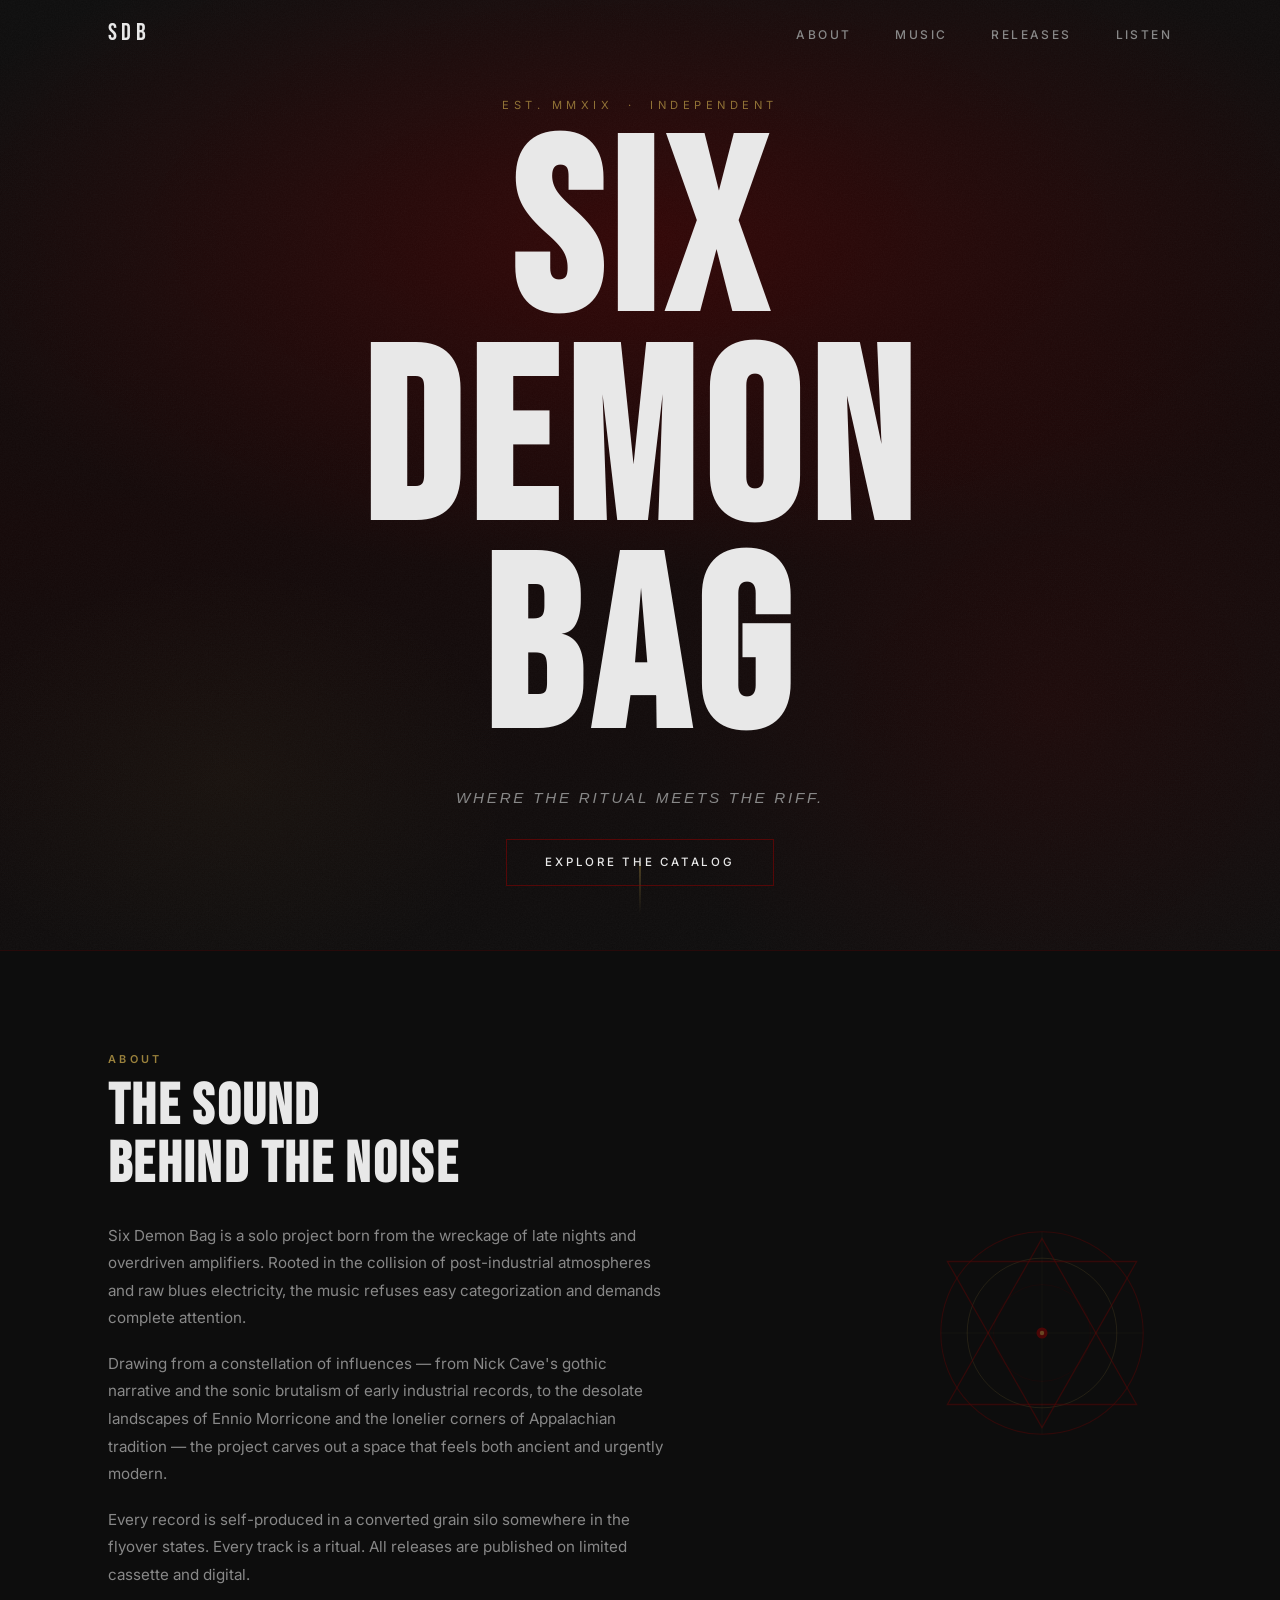
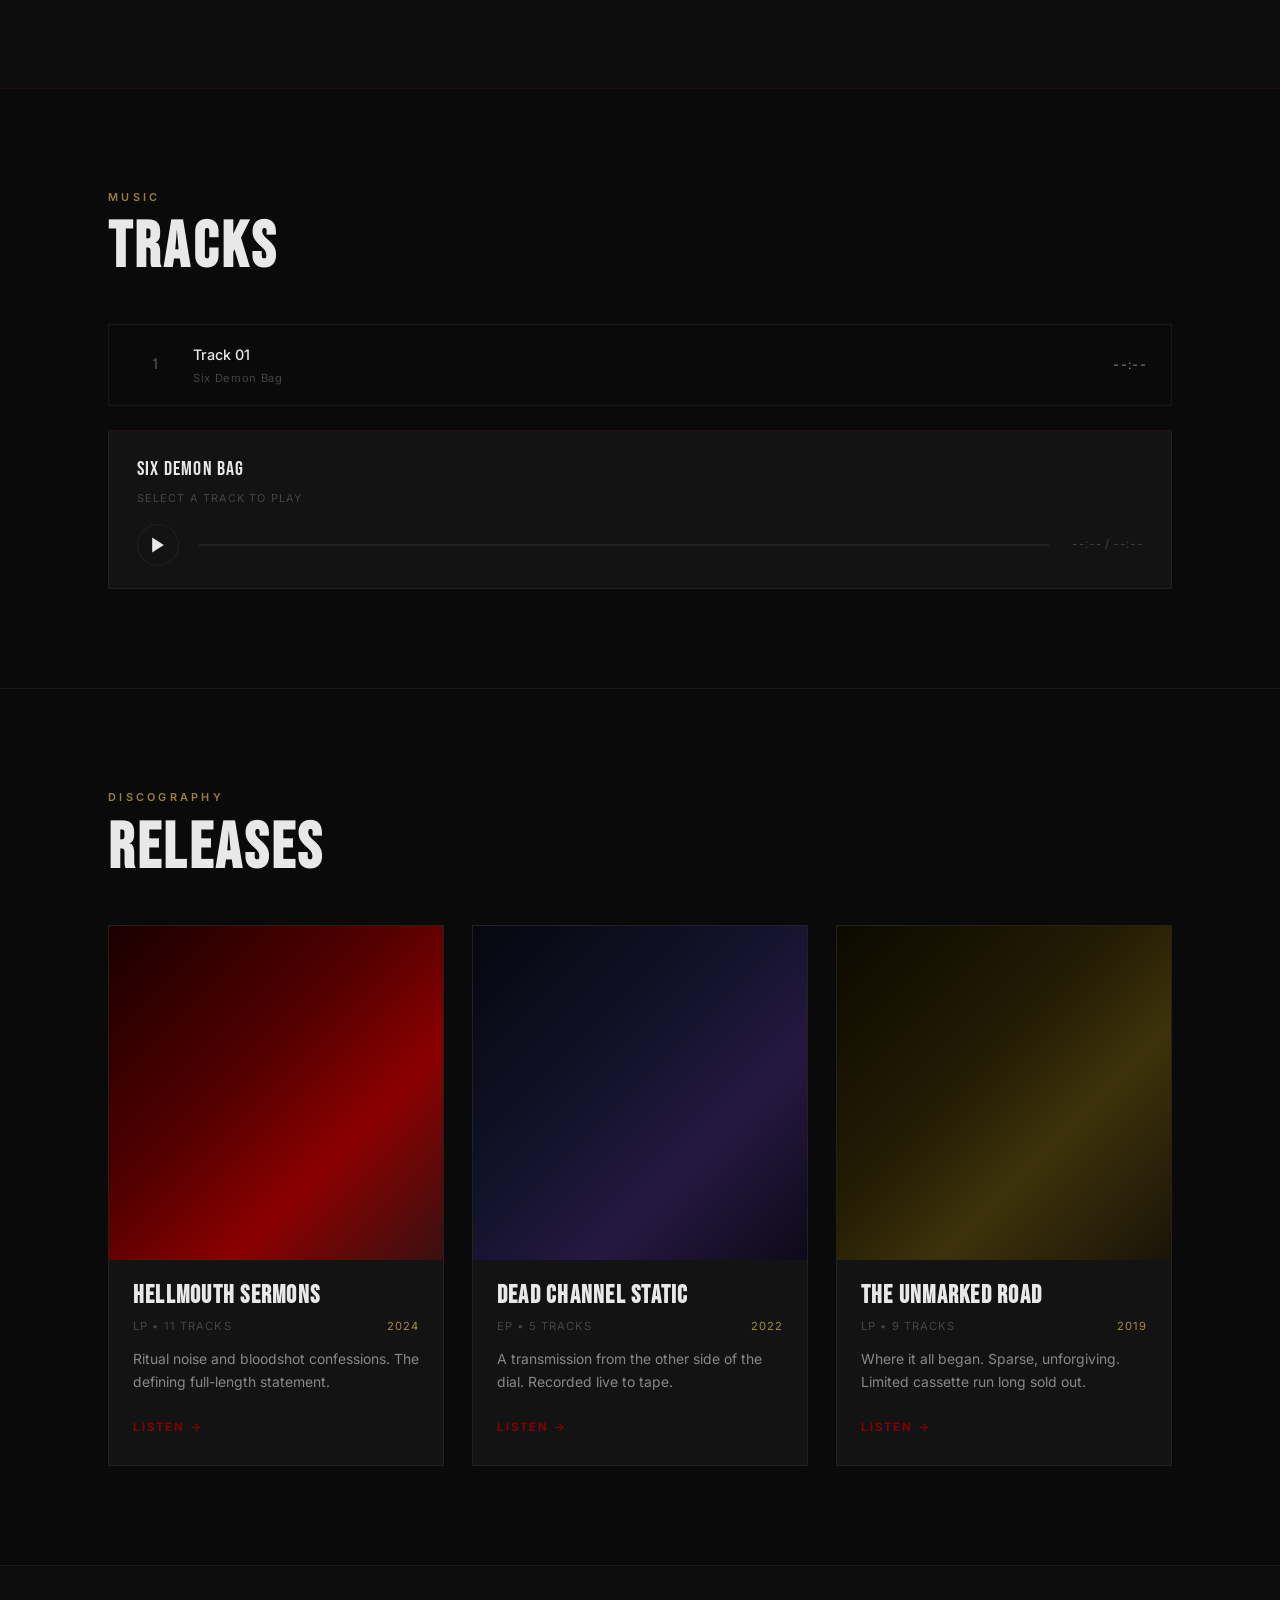
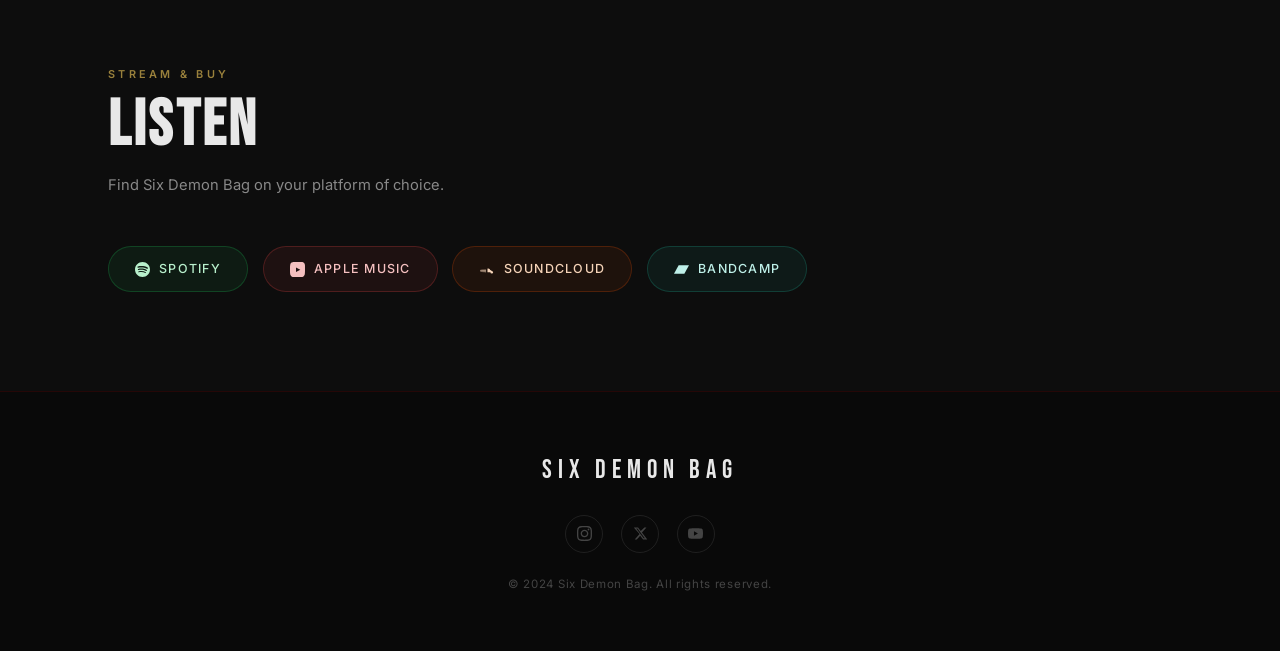
==== commit fb07c1e0: "Add Music section, audio player, and reconcile CSS/HTML classes Adds Music nav link, tracklist + pla" ====
--- a/index.html
+++ b/index.html
@@ -11,11 +11,19 @@
 </head>
 <body>
 
-  <!-- NAV -->
-  <nav class="nav" id="nav">
+  <!-- ─── NAVIGATION ───────────────────────────────────────────────────── -->
+  <nav class="nav" id="nav" role="navigation" aria-label="Main navigation">
     <div class="nav__inner">
-      <a class="nav__logo" href="#hero">SDB</a>
-      <ul class="nav__links">
+      <a class="nav__logo" href="#hero" aria-label="Six Demon Bag — home">SDB</a>
+      <button class="nav__hamburger" id="hamburger"
+              aria-label="Toggle navigation menu"
+              aria-expanded="false"
+              aria-controls="nav-links">
+        <span></span>
+        <span></span>
+        <span></span>
+      </button>
+      <ul class="nav__links" id="nav-links" role="list">
         <li><a href="#about">About</a></li>
         <li><a href="#music">Music</a></li>
         <li><a href="#releases">Releases</a></li>
@@ -24,62 +32,80 @@
     </div>
   </nav>
 
-  <!-- HERO -->
-  <section class="hero" id="hero">
-    <svg class="hero__noise" aria-hidden="true" xmlns="http://www.w3.org/2000/svg">
-      <filter id="noise-filter">
-        <feTurbulence type="fractalNoise" baseFrequency="0.65" numOctaves="3" stitchTiles="stitch"/>
-        <feColorMatrix type="saturate" values="0"/>
-        <feBlend in="SourceGraphic" mode="overlay"/>
-      </filter>
-      <rect width="100%" height="100%" filter="url(#noise-filter)" opacity="0.045"/>
-    </svg>
+  <!-- ─── HERO ─────────────────────────────────────────────────────────── -->
+  <section class="hero" id="hero" aria-label="Hero">
+    <div class="hero__bg" aria-hidden="true"></div>
+    <div class="hero__noise-overlay" aria-hidden="true"></div>
     <div class="hero__content">
-      <p class="hero__pre">Est. MMXIX &mdash; Independent</p>
-      <h1 class="hero__title">SIX<br/>DEMON<br/>BAG</h1>
-      <p class="hero__tagline">Where the dark finds its frequency.</p>
-      <a class="hero__cta" href="#music">Hear the Music</a>
+      <p class="hero__eyebrow">Est. MMXIX &nbsp;&middot;&nbsp; Independent</p>
+      <h1 class="hero__title">
+        <span>SIX</span>
+        <span>DEMON</span>
+        <span>BAG</span>
+      </h1>
+      <p class="hero__tagline">Where the ritual meets the riff.</p>
+      <a class="hero__cta" href="#releases">Explore the Catalog</a>
     </div>
     <div class="hero__scroll-hint" aria-hidden="true">
       <span class="hero__scroll-line"></span>
     </div>
   </section>
 
-  <!-- ABOUT -->
-  <section class="about" id="about">
-    <div class="container">
-      <div class="about__inner">
-        <div class="about__label section-label">About</div>
-        <div class="about__body">
-          <h2 class="about__heading">The Sound<br/>Behind the Noise</h2>
-          <div class="about__text">
-            <p>
-              Six Demon Bag is a solo project born from the wreckage of late nights and
-              overdriven amplifiers. Rooted in the collision of post-industrial atmospheres
-              and raw blues electricity, the music refuses easy category and demands attention.
-            </p>
-            <p>
-              Drawing from a well of influences that spans Nick Cave's gothic narrative,
-              the sonic brutalism of early industrial records, and the desolate landscapes of
-              Ennio Morricone, Six Demon Bag carves out a space that feels both ancient
-              and urgently modern.
-            </p>
-            <p>
-              Every record is self-produced. Every track is a ritual.
-            </p>
-          </div>
-        </div>
-      </div>
-    </div>
-  </section>
-
-  <!-- MUSIC / PLAYER -->
-  <section class="music" id="music">
-    <div class="container">
-      <div class="section-label">Music</div>
-      <h2 class="section-heading">Tracks</h2>
-
-      <div class="tracklist" id="tracklist">
+  <!-- ─── ABOUT ────────────────────────────────────────────────────────── -->
+  <section class="about" id="about" aria-labelledby="about-heading">
+    <div class="container">
+      <div class="section-label" aria-hidden="true">About</div>
+      <div class="about__grid reveal">
+
+        <div class="about__text">
+          <h2 class="about__heading" id="about-heading">The Sound<br />Behind the Noise</h2>
+          <p>
+            Six Demon Bag is a solo project born from the wreckage of late nights and
+            overdriven amplifiers. Rooted in the collision of post-industrial atmospheres
+            and raw blues electricity, the music refuses easy categorization and demands
+            complete attention.
+          </p>
+          <p>
+            Drawing from a constellation of influences — from Nick Cave's gothic
+            narrative and the sonic brutalism of early industrial records, to the
+            desolate landscapes of Ennio Morricone and the lonelier corners of
+            Appalachian tradition — the project carves out a space that feels
+            both ancient and urgently modern.
+          </p>
+          <p>
+            Every record is self-produced in a converted grain silo somewhere in the
+            flyover states. Every track is a ritual. All releases are published on
+            limited cassette and digital.
+          </p>
+        </div>
+
+        <div class="about__sigil-wrap" aria-hidden="true">
+          <div class="about__sigil">
+            <svg viewBox="0 0 200 200" xmlns="http://www.w3.org/2000/svg" aria-hidden="true">
+              <circle cx="100" cy="100" r="92" fill="none" stroke="#8b0000" stroke-width="1"   opacity="0.5"/>
+              <circle cx="100" cy="100" r="68" fill="none" stroke="#c9a84c" stroke-width="0.6" opacity="0.35"/>
+              <circle cx="100" cy="100" r="44" fill="none" stroke="#8b0000" stroke-width="0.5" opacity="0.28"/>
+              <polygon points="100,14 186,165 14,165" fill="none" stroke="#8b0000" stroke-width="1.2" opacity="0.55"/>
+              <polygon points="100,186 14,35 186,35"  fill="none" stroke="#8b0000" stroke-width="1.2" opacity="0.55"/>
+              <line x1="100" y1="8"   x2="100" y2="192" stroke="#c9a84c" stroke-width="0.4" opacity="0.18"/>
+              <line x1="8"   y1="100" x2="192" y2="100" stroke="#c9a84c" stroke-width="0.4" opacity="0.18"/>
+              <circle cx="100" cy="100" r="5" fill="#8b0000" opacity="0.9"/>
+              <circle cx="100" cy="100" r="2" fill="#c9a84c" opacity="0.7"/>
+            </svg>
+          </div>
+        </div>
+
+      </div>
+    </div>
+  </section>
+
+  <!-- ─── MUSIC / PLAYER ──────────────────────────────────────────────── -->
+  <section class="music" id="music" aria-labelledby="music-heading">
+    <div class="container">
+      <div class="section-label" aria-hidden="true">Music</div>
+      <h2 class="section-heading" id="music-heading">Tracks</h2>
+
+      <div class="tracklist reveal" id="tracklist">
 
         <div class="track-item" data-index="0">
           <span class="track-num">1</span>
@@ -116,58 +142,64 @@
     </div>
   </section>
 
-  <!-- RELEASES -->
-  <section class="releases" id="releases">
-    <div class="container">
-      <div class="section-label">Discography</div>
-      <h2 class="section-heading">Releases</h2>
-      <div class="releases__grid">
-
-        <article class="album-card">
-          <div class="album-card__art album-card__art--1">
-            <div class="album-card__art-inner"></div>
-            <span class="album-card__play" aria-hidden="true">&#9654;</span>
-          </div>
-          <div class="album-card__info">
+  <!-- ─── RELEASES ─────────────────────────────────────────────────────── -->
+  <section class="releases" id="releases" aria-labelledby="releases-heading">
+    <div class="container">
+      <div class="section-label" aria-hidden="true">Discography</div>
+      <h2 class="section-heading" id="releases-heading">Releases</h2>
+      <div class="releases__grid reveal-grid">
+
+        <!-- Card 1 -->
+        <article class="album-card" tabindex="0">
+          <div class="album-card__art album-card__art--1" aria-hidden="true">
+            <div class="album-card__overlay">
+              <span class="album-card__play">&#9654;</span>
+            </div>
+          </div>
+          <div class="album-card__body">
             <h3 class="album-card__title">Hellmouth Sermons</h3>
             <p class="album-card__meta">
+              <span class="album-card__type">LP &bull; 11 tracks</span>
               <span class="album-card__year">2024</span>
-              <span class="album-card__type">LP &bull; 11 tracks</span>
             </p>
-            <p class="album-card__desc">Ritual noise and bloodshot confessions.</p>
-            <a class="album-card__link" href="#">Listen &rarr;</a>
+            <p class="album-card__desc">Ritual noise and bloodshot confessions. The defining full-length statement.</p>
+            <a class="album-card__link" href="#listen">Listen &rarr;</a>
           </div>
         </article>
 
-        <article class="album-card">
-          <div class="album-card__art album-card__art--2">
-            <div class="album-card__art-inner"></div>
-            <span class="album-card__play" aria-hidden="true">&#9654;</span>
-          </div>
-          <div class="album-card__info">
+        <!-- Card 2 -->
+        <article class="album-card" tabindex="0">
+          <div class="album-card__art album-card__art--2" aria-hidden="true">
+            <div class="album-card__overlay">
+              <span class="album-card__play">&#9654;</span>
+            </div>
+          </div>
+          <div class="album-card__body">
             <h3 class="album-card__title">Dead Channel Static</h3>
             <p class="album-card__meta">
+              <span class="album-card__type">EP &bull; 5 tracks</span>
               <span class="album-card__year">2022</span>
-              <span class="album-card__type">EP &bull; 5 tracks</span>
             </p>
-            <p class="album-card__desc">A transmission from the other side of the dial.</p>
-            <a class="album-card__link" href="#">Listen &rarr;</a>
+            <p class="album-card__desc">A transmission from the other side of the dial. Recorded live to tape.</p>
+            <a class="album-card__link" href="#listen">Listen &rarr;</a>
           </div>
         </article>
 
-        <article class="album-card">
-          <div class="album-card__art album-card__art--3">
-            <div class="album-card__art-inner"></div>
-            <span class="album-card__play" aria-hidden="true">&#9654;</span>
-          </div>
-          <div class="album-card__info">
+        <!-- Card 3 -->
+        <article class="album-card" tabindex="0">
+          <div class="album-card__art album-card__art--3" aria-hidden="true">
+            <div class="album-card__overlay">
+              <span class="album-card__play">&#9654;</span>
+            </div>
+          </div>
+          <div class="album-card__body">
             <h3 class="album-card__title">The Unmarked Road</h3>
             <p class="album-card__meta">
+              <span class="album-card__type">LP &bull; 9 tracks</span>
               <span class="album-card__year">2019</span>
-              <span class="album-card__type">LP &bull; 9 tracks</span>
             </p>
-            <p class="album-card__desc">Where it began. Sparse and unforgiving.</p>
-            <a class="album-card__link" href="#">Listen &rarr;</a>
+            <p class="album-card__desc">Where it all began. Sparse, unforgiving. Limited cassette run long sold out.</p>
+            <a class="album-card__link" href="#listen">Listen &rarr;</a>
           </div>
         </article>
 
@@ -175,36 +207,37 @@
     </div>
   </section>
 
-  <!-- LISTEN -->
-  <section class="listen" id="listen">
-    <div class="container">
-      <div class="section-label">Stream</div>
-      <h2 class="section-heading">Listen Now</h2>
+  <!-- ─── LISTEN ────────────────────────────────────────────────────────── -->
+  <section class="listen" id="listen" aria-labelledby="listen-heading">
+    <div class="container">
+      <div class="section-label" aria-hidden="true">Stream &amp; Buy</div>
+      <h2 class="section-heading" id="listen-heading">Listen</h2>
       <p class="listen__sub">Find Six Demon Bag on your platform of choice.</p>
-      <div class="listen__platforms">
-
-        <a class="platform-btn" href="#" aria-label="Listen on Spotify">
+
+      <div class="listen__platforms reveal" role="list">
+
+        <a class="platform-btn platform-btn--spotify" href="#" role="listitem" aria-label="Listen on Spotify">
           <svg class="platform-btn__icon" viewBox="0 0 24 24" fill="currentColor" aria-hidden="true">
             <path d="M12 0C5.4 0 0 5.4 0 12s5.4 12 12 12 12-5.4 12-12S18.66 0 12 0zm5.521 17.34c-.24.359-.66.48-1.021.24-2.82-1.74-6.36-2.101-10.561-1.141-.418.122-.779-.179-.899-.539-.12-.421.18-.78.54-.9 4.56-1.021 8.52-.6 11.64 1.32.42.18.479.659.301 1.02zm1.44-3.3c-.301.42-.841.6-1.262.3-3.239-1.98-8.159-2.58-11.939-1.38-.479.12-1.02-.12-1.14-.6-.12-.48.12-1.021.6-1.141C9.6 9.9 15 10.561 18.72 12.84c.361.181.54.78.241 1.2zm.12-3.36C15.24 8.4 8.82 8.16 5.16 9.301c-.6.179-1.2-.181-1.38-.721-.18-.601.18-1.2.72-1.381 4.26-1.26 11.28-1.02 15.721 1.621.539.3.719 1.02.419 1.56-.299.421-1.02.599-1.559.3z"/>
           </svg>
           Spotify
         </a>
 
-        <a class="platform-btn" href="#" aria-label="Listen on Apple Music">
+        <a class="platform-btn platform-btn--apple" href="#" role="listitem" aria-label="Listen on Apple Music">
           <svg class="platform-btn__icon" viewBox="0 0 24 24" fill="currentColor" aria-hidden="true">
             <path d="M23.994 6.124a9.23 9.23 0 00-.24-2.19c-.317-1.31-1.062-2.31-2.18-2.99a5.64 5.64 0 00-1.621-.77c-.57-.144-1.174-.2-1.98-.22A50.77 50.77 0 0017.155 0H6.845a50.77 50.77 0 00-.818.01c-.806.02-1.41.076-1.98.22A5.64 5.64 0 002.426.944C1.446 1.624.715 2.624.438 3.934a9.23 9.23 0 00-.24 2.19C.025 7.049 0 7.418 0 12s.025 4.951.198 5.876a9.23 9.23 0 00.24 2.19c.317 1.31 1.048 2.31 2.028 2.99a5.64 5.64 0 001.62.77c.57.144 1.174.2 1.98.22.438.012.818.015.818.015h10.228s.38-.003.818-.015c.806-.02 1.41-.076 1.98-.22a5.64 5.64 0 001.62-.77c.98-.68 1.711-1.68 2.028-2.99a9.23 9.23 0 00.24-2.19C23.975 16.951 24 16.582 24 12s-.025-4.951-.006-5.876zM9.617 16.025l-.006-7.198 6.9 3.604-6.894 3.594z"/>
           </svg>
           Apple Music
         </a>
 
-        <a class="platform-btn" href="#" aria-label="Listen on SoundCloud">
-          <svg class="platform-btn__icon" viewBox="0 0 24 24" fill="currentColor" aria-hidden="true">
-            <path d="M1.175 12.225c-.015 0-.03.002-.044.006a.21.21 0 00-.131.197l-.27 1.572.27 1.547a.21.21 0 00.175.178.21.21 0 00.224-.164l.306-1.561-.306-1.577a.21.21 0 00-.224-.198zm1.602-.35a.237.237 0 00-.237.213l-.303 1.91.303 1.853a.237.237 0 00.474 0l.344-1.853-.344-1.91a.237.237 0 00-.237-.213zm1.584-.169a.265.265 0 00-.265.237l-.273 2.08.273 2.01a.265.265 0 00.53 0l.31-2.01-.31-2.08a.265.265 0 00-.265-.237zm1.6-.082a.293.293 0 00-.294.265l-.242 2.162.242 2.075a.293.293 0 00.586 0l.274-2.075-.274-2.162a.293.293 0 00-.292-.265zm1.591-.037a.322.322 0 00-.32.293l-.21 2.2.21 2.128a.322.322 0 00.642 0l.238-2.128-.238-2.2a.322.322 0 00-.322-.293zm1.6.009a.348.348 0 00-.348.32l-.18 2.19.18 2.164a.348.348 0 00.696 0l.204-2.164-.204-2.19a.348.348 0 00-.348-.32zm7.466 1.31c-.136 0-.267.013-.394.038-.13-1.51-1.397-2.688-2.939-2.688-.38 0-.744.07-1.074.2a.365.365 0 00-.237.339v5.298a.365.365 0 00.365.36h4.279A1.855 1.855 0 0021 16.27a1.855 1.855 0 00-1.855-1.855c-.092 0-.182.007-.27.02a2.677 2.677 0 00.07-.605 2.72 2.72 0 00-2.927-2.7z"/>
+        <a class="platform-btn platform-btn--soundcloud" href="#" role="listitem" aria-label="Listen on SoundCloud">
+          <svg class="platform-btn__icon" viewBox="0 0 24 24" fill="currentColor" aria-hidden="true">
+            <path d="M1.175 12.225c-.015 0-.03.002-.044.006a.21.21 0 00-.131.197l-.27 1.572.27 1.547a.21.21 0 00.416 0l.307-1.547-.307-1.572a.21.21 0 00-.241-.203zm1.602-.35a.237.237 0 00-.237.213l-.303 1.91.303 1.853a.237.237 0 00.475 0l.344-1.853-.344-1.91a.238.238 0 00-.238-.213zm1.584-.169a.265.265 0 00-.265.237l-.273 2.08.273 2.01a.265.265 0 00.53 0l.31-2.01-.31-2.08a.265.265 0 00-.265-.237zm1.6-.082a.294.294 0 00-.293.265l-.242 2.162.242 2.075a.294.294 0 00.587 0l.274-2.075-.274-2.162a.294.294 0 00-.294-.265zm1.591-.037a.322.322 0 00-.32.293l-.21 2.2.21 2.128a.322.322 0 00.643 0l.238-2.128-.238-2.2a.322.322 0 00-.323-.293zm1.601.009a.35.35 0 00-.35.32l-.18 2.19.18 2.164a.35.35 0 00.7 0l.204-2.164-.204-2.19a.35.35 0 00-.35-.32zm7.466 1.31c-.136 0-.267.013-.394.038-.13-1.51-1.397-2.688-2.939-2.688-.38 0-.744.07-1.074.2a.366.366 0 00-.237.34v5.296c0 .187.152.34.34.355h4.304A1.855 1.855 0 0021 16.27a1.855 1.855 0 00-1.381-1.316z"/>
           </svg>
           SoundCloud
         </a>
 
-        <a class="platform-btn" href="#" aria-label="Buy on Bandcamp">
+        <a class="platform-btn platform-btn--bandcamp" href="#" role="listitem" aria-label="Buy on Bandcamp">
           <svg class="platform-btn__icon" viewBox="0 0 24 24" fill="currentColor" aria-hidden="true">
             <path d="M0 18.75l7.437-13.5H24l-7.438 13.5z"/>
           </svg>
@@ -215,15 +248,14 @@
     </div>
   </section>
 
-  <!-- FOOTER -->
-  <footer class="footer">
+  <!-- ─── FOOTER ────────────────────────────────────────────────────────── -->
+  <footer class="footer" role="contentinfo">
     <div class="container">
       <div class="footer__inner">
-        <div class="footer__brand">
-          <span class="footer__logo">SIX DEMON BAG</span>
-          <p class="footer__copy">&copy; 2026 Six Demon Bag. All rights reserved.</p>
-        </div>
-        <nav class="footer__social" aria-label="Social links">
+
+        <p class="footer__logo">SIX DEMON BAG</p>
+
+        <nav class="footer__social" aria-label="Social media links">
           <a class="footer__social-link" href="#" aria-label="Instagram">
             <svg viewBox="0 0 24 24" fill="currentColor" aria-hidden="true">
               <path d="M12 2.163c3.204 0 3.584.012 4.85.07 3.252.148 4.771 1.691 4.919 4.919.058 1.265.069 1.645.069 4.849 0 3.205-.012 3.584-.069 4.849-.149 3.225-1.664 4.771-4.919 4.919-1.266.058-1.644.07-4.85.07-3.204 0-3.584-.012-4.849-.07-3.26-.149-4.771-1.699-4.919-4.92-.058-1.265-.07-1.644-.07-4.849 0-3.204.013-3.583.07-4.849.149-3.227 1.664-4.771 4.919-4.919 1.266-.057 1.645-.069 4.849-.069zm0-2.163c-3.259 0-3.667.014-4.947.072-4.358.2-6.78 2.618-6.98 6.98-.059 1.281-.073 1.689-.073 4.948 0 3.259.014 3.668.072 4.948.2 4.358 2.618 6.78 6.98 6.98 1.281.058 1.689.072 4.948.072 3.259 0 3.668-.014 4.948-.072 4.354-.2 6.782-2.618 6.979-6.98.059-1.28.073-1.689.073-4.948 0-3.259-.014-3.667-.072-4.947-.196-4.354-2.617-6.78-6.979-6.98-1.281-.059-1.69-.073-4.949-.073zm0 5.838c-3.403 0-6.162 2.759-6.162 6.162s2.759 6.163 6.162 6.163 6.162-2.759 6.162-6.163c0-3.403-2.759-6.162-6.162-6.162zm0 10.162c-2.209 0-4-1.79-4-4 0-2.209 1.791-4 4-4s4 1.791 4 4c0 2.21-1.791 4-4 4zm6.406-11.845c-.796 0-1.441.645-1.441 1.44s.645 1.44 1.441 1.44c.795 0 1.439-.645 1.439-1.44s-.644-1.44-1.439-1.44z"/>
@@ -240,11 +272,14 @@
             </svg>
           </a>
         </nav>
+
+        <p class="footer__copy">&copy; 2024 Six Demon Bag. All rights reserved.</p>
+
       </div>
     </div>
   </footer>
 
-  <!-- Track data — add more entries as new Drive files come in -->
+  <!-- Track data — extend as new Drive files come in -->
   <script>
     window.__SDB_TRACKS__ = [
       {
--- a/styles.css
+++ b/styles.css
@@ -1,304 +1,744 @@
 /* =========================================================
    SIX DEMON BAG — styles.css
+   Palette:
+     bg          #0d0d0d  (near-black)
+     surface     #131313  (cards / elements)
+     off-white   #e8e8e8
+     muted       #888
+     crimson     #8b0000
+     gold        #c9a84c
+   Fonts: Bebas Neue (headings) · Inter (body)
    ========================================================= */
 
-/* --- Reset & Base --- */
-*, *::before, *::after { box-sizing: border-box; margin: 0; padding: 0; }
+/* ─── RESET & BASE ──────────────────────────────────────── */
+
+*, *::before, *::after {
+  box-sizing: border-box;
+  margin: 0;
+  padding: 0;
+}
 
 :root {
-  --bg:       #0a0a0a;
-  --bg-2:     #111111;
-  --bg-3:     #161616;
-  --text:     #e8e8e8;
-  --text-dim: #888888;
-  --accent:   #8b0000;
-  --accent-2: #c9a84c;
-  --border:   rgba(255,255,255,0.07);
-  --font-head: 'Bebas Neue', sans-serif;
-  --font-body: 'Inter', sans-serif;
-}
-
-html { scroll-behavior: smooth; font-size: 16px; }
+  --bg:          #0d0d0d;
+  --bg-alt:      #0a0a0a;
+  --surface:     #131313;
+  --surface-2:   #1a1a1a;
+  --text:        #e8e8e8;
+  --text-dim:    #888888;
+  --text-faint:  #444444;
+  --crimson:     #8b0000;
+  --crimson-lit: #b30000;
+  --gold:        #c9a84c;
+  --border:      rgba(255, 255, 255, 0.06);
+  --border-red:  rgba(139, 0, 0, 0.22);
+}
+
+html {
+  scroll-behavior: smooth;
+  font-size: 16px;
+}
 
 body {
-  background: var(--bg);
+  background-color: var(--bg);
   color: var(--text);
-  font-family: var(--font-body);
-  font-weight: 300;
-  line-height: 1.7;
+  font-family: 'Inter', sans-serif;
+  font-weight: 400;
+  line-height: 1.68;
+  -webkit-font-smoothing: antialiased;
   overflow-x: hidden;
 }
 
-a { color: inherit; text-decoration: none; }
-img { display: block; max-width: 100%; }
+img, svg { display: block; max-width: 100%; }
+a        { color: inherit; text-decoration: none; }
+ul       { list-style: none; }
+
+/* ─── LAYOUT HELPERS ────────────────────────────────────── */
 
 .container {
-  width: 90%;
-  max-width: 1100px;
-  margin: 0 auto;
-}
-
-/* --- Section labels / headings --- */
+  width: 100%;
+  max-width: 1160px;
+  margin-inline: auto;
+  padding-inline: clamp(1.25rem, 5vw, 3rem);
+}
+
 .section-label {
-  font-family: var(--font-body);
-  font-size: 0.7rem;
+  font-family: 'Inter', sans-serif;
+  font-size: 0.68rem;
   font-weight: 600;
-  letter-spacing: 0.25em;
+  letter-spacing: 0.3em;
   text-transform: uppercase;
-  color: var(--accent-2);
-  margin-bottom: 0.75rem;
+  color: var(--gold);
+  opacity: 0.75;
+  margin-bottom: 0.65rem;
 }
 
 .section-heading {
-  font-family: var(--font-head);
-  font-size: clamp(2.5rem, 5vw, 4rem);
+  font-family: 'Bebas Neue', sans-serif;
+  font-size: clamp(2.6rem, 5.5vw, 4rem);
+  letter-spacing: 0.05em;
   line-height: 1;
-  letter-spacing: 0.03em;
-  margin-bottom: 3rem;
-}
-
-/* =========================================================
-   NAV
-   ========================================================= */
+  color: var(--text);
+  margin-bottom: 2.75rem;
+}
+
+/* ─── SCROLL REVEAL ─────────────────────────────────────── */
+
+.reveal {
+  opacity: 0;
+  transform: translateY(30px);
+  transition: opacity 0.7s cubic-bezier(0.16, 1, 0.3, 1),
+              transform 0.7s cubic-bezier(0.16, 1, 0.3, 1);
+}
+
+.reveal.is-visible {
+  opacity: 1;
+  transform: translateY(0);
+}
+
+/* staggered children */
+.reveal-grid > * {
+  opacity: 0;
+  transform: translateY(24px);
+  transition: opacity 0.6s cubic-bezier(0.16, 1, 0.3, 1),
+              transform 0.6s cubic-bezier(0.16, 1, 0.3, 1);
+}
+
+.reveal-grid.is-visible > *:nth-child(1) { transition-delay: 0.05s; opacity: 1; transform: none; }
+.reveal-grid.is-visible > *:nth-child(2) { transition-delay: 0.17s; opacity: 1; transform: none; }
+.reveal-grid.is-visible > *:nth-child(3) { transition-delay: 0.29s; opacity: 1; transform: none; }
+
+/* ─── NAVIGATION ────────────────────────────────────────── */
+
 .nav {
   position: fixed;
-  top: 0; left: 0; right: 0;
-  z-index: 100;
-  padding: 1.5rem 0;
-  transition: background 0.4s ease, padding 0.4s ease, backdrop-filter 0.4s ease;
+  top: 0;
+  left: 0;
+  right: 0;
+  z-index: 200;
+  transition:
+    background 0.4s ease,
+    box-shadow  0.4s ease;
 }
 
 .nav.scrolled {
-  background: rgba(10, 10, 10, 0.92);
-  backdrop-filter: blur(12px);
-  padding: 1rem 0;
-  border-bottom: 1px solid var(--border);
+  background: rgba(13, 13, 13, 0.94);
+  backdrop-filter: blur(14px);
+  -webkit-backdrop-filter: blur(14px);
+  box-shadow: 0 1px 0 var(--border-red);
 }
 
 .nav__inner {
   display: flex;
   align-items: center;
   justify-content: space-between;
-  width: 90%;
-  max-width: 1100px;
-  margin: 0 auto;
+  height: 66px;
+  padding-inline: clamp(1.25rem, 5vw, 3rem);
+  max-width: 1160px;
+  margin-inline: auto;
 }
 
 .nav__logo {
-  font-family: var(--font-head);
-  font-size: 1.4rem;
-  letter-spacing: 0.15em;
-  color: var(--accent-2);
-  transition: opacity 0.2s;
-}
-.nav__logo:hover { opacity: 0.7; }
+  font-family: 'Bebas Neue', sans-serif;
+  font-size: 1.5rem;
+  letter-spacing: 0.18em;
+  color: var(--text);
+  transition: color 0.2s;
+}
+.nav__logo:hover { color: var(--gold); }
 
 .nav__links {
-  list-style: none;
-  display: flex;
-  gap: 2.5rem;
+  display: flex;
+  gap: 2.75rem;
+  align-items: center;
 }
 
 .nav__links a {
-  font-size: 0.75rem;
-  font-weight: 500;
-  letter-spacing: 0.15em;
-  text-transform: uppercase;
-  color: var(--text-dim);
-  transition: color 0.2s;
-}
-.nav__links a:hover { color: var(--text); }
-
-/* =========================================================
-   HERO
-   ========================================================= */
-.hero {
-  position: relative;
-  min-height: 100vh;
-  display: flex;
-  align-items: center;
-  justify-content: center;
-  overflow: hidden;
-  background: radial-gradient(ellipse at 30% 40%, #1a0505 0%, var(--bg) 60%);
-}
-
-.hero__noise {
-  position: absolute;
-  inset: 0;
-  width: 100%; height: 100%;
-  pointer-events: none;
-}
-
-.hero__content {
-  position: relative;
-  text-align: center;
-  z-index: 1;
-  padding: 2rem;
-}
-
-.hero__pre {
-  font-size: 0.7rem;
-  font-weight: 500;
-  letter-spacing: 0.3em;
-  text-transform: uppercase;
-  color: var(--text-dim);
-  margin-bottom: 1.5rem;
-}
-
-.hero__title {
-  font-family: var(--font-head);
-  font-size: clamp(5rem, 18vw, 14rem);
-  line-height: 0.9;
-  letter-spacing: 0.04em;
-  color: var(--text);
-  animation: glow-pulse 4s ease-in-out infinite;
-}
-
-@keyframes glow-pulse {
-  0%, 100% { text-shadow: 0 0 40px rgba(139,0,0,0.15); }
-  50%       { text-shadow: 0 0 80px rgba(139,0,0,0.35), 0 0 120px rgba(139,0,0,0.1); }
-}
-
-.hero__tagline {
-  margin-top: 1.5rem;
-  font-size: 0.9rem;
-  letter-spacing: 0.2em;
-  text-transform: uppercase;
-  color: var(--text-dim);
-}
-
-.hero__cta {
-  display: inline-block;
-  margin-top: 2.5rem;
-  padding: 0.85rem 2.5rem;
-  border: 1px solid var(--accent);
   font-size: 0.75rem;
   font-weight: 500;
   letter-spacing: 0.2em;
   text-transform: uppercase;
+  color: var(--text-dim);
+  transition: color 0.2s;
+  position: relative;
+  padding-bottom: 3px;
+}
+
+.nav__links a::after {
+  content: '';
+  position: absolute;
+  bottom: 0;
+  left: 0;
+  width: 0;
+  height: 1px;
+  background: var(--crimson);
+  transition: width 0.25s ease;
+}
+
+.nav__links a:hover       { color: var(--text); }
+.nav__links a:hover::after { width: 100%; }
+
+/* Hamburger */
+.nav__hamburger {
+  display: none;
+  flex-direction: column;
+  justify-content: space-between;
+  width: 26px;
+  height: 17px;
+  background: none;
+  border: none;
+  cursor: pointer;
+  padding: 0;
+  z-index: 300;
+}
+
+.nav__hamburger span {
+  display: block;
+  height: 2px;
+  background: var(--text);
+  border-radius: 2px;
+  transition: transform 0.3s ease, opacity 0.3s ease, background 0.2s;
+}
+
+.nav__hamburger[aria-expanded="true"] span:nth-child(1) { transform: translateY(7.5px) rotate(45deg); }
+.nav__hamburger[aria-expanded="true"] span:nth-child(2) { opacity: 0; }
+.nav__hamburger[aria-expanded="true"] span:nth-child(3) { transform: translateY(-7.5px) rotate(-45deg); }
+
+/* ─── HERO ──────────────────────────────────────────────── */
+
+.hero {
+  position: relative;
+  min-height: 100svh;
+  display: flex;
+  align-items: center;
+  justify-content: center;
+  overflow: hidden;
+}
+
+/* Layered dark-crimson gradient */
+.hero__bg {
+  position: absolute;
+  inset: 0;
+  background:
+    radial-gradient(ellipse 90% 55% at 50% 25%, rgba(100, 0, 0, 0.4) 0%, transparent 65%),
+    radial-gradient(ellipse 55% 75% at 82% 75%, rgba(139, 0, 0, 0.1) 0%, transparent 55%),
+    radial-gradient(ellipse 45% 45% at 18% 82%, rgba(201, 168, 76, 0.04) 0%, transparent 50%),
+    linear-gradient(175deg, #0d0d0d 0%, #140808 50%, #0d0d0d 100%);
+}
+
+/* SVG fractal-noise grain — inlined as data URI */
+.hero__noise-overlay {
+  position: absolute;
+  inset: 0;
+  background-image: url("data:image/svg+xml,%3Csvg xmlns='http://www.w3.org/2000/svg' width='250' height='250'%3E%3Cfilter id='n'%3E%3CfeTurbulence type='fractalNoise' baseFrequency='0.72' numOctaves='4' stitchTiles='stitch'/%3E%3CfeColorMatrix type='saturate' values='0'/%3E%3C/filter%3E%3Crect width='250' height='250' filter='url(%23n)' opacity='0.04'/%3E%3C/svg%3E");
+  background-repeat: repeat;
+  background-size: 250px 250px;
+  pointer-events: none;
+  opacity: 1;
+}
+
+.hero__content {
+  position: relative;
+  z-index: 2;
+  text-align: center;
+  display: flex;
+  flex-direction: column;
+  align-items: center;
+  gap: 1.25rem;
+  padding: 6rem 1.5rem 4rem;
+}
+
+.hero__eyebrow {
+  font-size: 0.7rem;
+  font-weight: 400;
+  letter-spacing: 0.4em;
+  text-transform: uppercase;
+  color: var(--gold);
+  opacity: 0.65;
+}
+
+.hero__title {
+  font-family: 'Bebas Neue', sans-serif;
+  font-size: clamp(5.5rem, 19vw, 15rem);
+  line-height: 0.87;
+  letter-spacing: 0.04em;
   color: var(--text);
-  transition: background 0.25s, color 0.25s;
-}
-.hero__cta:hover { background: var(--accent); color: #fff; }
-
+  animation: nameGlow 4.5s ease-in-out infinite;
+  user-select: none;
+}
+
+.hero__title span { display: block; }
+
+@keyframes nameGlow {
+  0%, 100% {
+    text-shadow:
+      0 0 30px rgba(139, 0, 0, 0.12),
+      0 0 60px rgba(139, 0, 0, 0.05);
+  }
+  50% {
+    text-shadow:
+      0 0 55px rgba(139, 0, 0, 0.48),
+      0 0 110px rgba(139, 0, 0, 0.22),
+      0 0 200px rgba(139, 0, 0, 0.07);
+  }
+}
+
+.hero__tagline {
+  font-size: clamp(0.78rem, 1.6vw, 0.95rem);
+  font-weight: 300;
+  letter-spacing: 0.18em;
+  text-transform: uppercase;
+  color: var(--text-dim);
+  font-style: italic;
+  margin-top: 0.25rem;
+}
+
+/* CTA button — bordered, fills on hover */
+.hero__cta {
+  display: inline-block;
+  margin-top: 0.5rem;
+  padding: 0.8rem 2.4rem;
+  border: 1px solid rgba(139, 0, 0, 0.55);
+  font-size: 0.72rem;
+  font-weight: 500;
+  letter-spacing: 0.24em;
+  text-transform: uppercase;
+  color: var(--text);
+  position: relative;
+  overflow: hidden;
+  transition: color 0.3s ease, border-color 0.3s ease;
+}
+
+.hero__cta::before {
+  content: '';
+  position: absolute;
+  inset: 0;
+  background: var(--crimson);
+  transform: scaleX(0);
+  transform-origin: left;
+  transition: transform 0.32s cubic-bezier(0.16, 1, 0.3, 1);
+  z-index: -1;
+}
+
+.hero__cta:hover              { border-color: var(--crimson); }
+.hero__cta:hover::before      { transform: scaleX(1); }
+
+/* Animated scroll line */
 .hero__scroll-hint {
   position: absolute;
-  bottom: 2.5rem;
+  bottom: 2.25rem;
   left: 50%;
   transform: translateX(-50%);
 }
+
 .hero__scroll-line {
   display: block;
   width: 1px;
-  height: 60px;
-  background: linear-gradient(to bottom, transparent, var(--accent-2));
-  animation: scroll-drop 2s ease-in-out infinite;
-}
-@keyframes scroll-drop {
-  0%   { transform: scaleY(0); transform-origin: top; opacity: 1; }
-  50%  { transform: scaleY(1); transform-origin: top; opacity: 1; }
-  100% { transform: scaleY(1); transform-origin: top; opacity: 0; }
-}
-
-/* =========================================================
-   ABOUT
-   ========================================================= */
+  height: 52px;
+  background: linear-gradient(to bottom, rgba(201, 168, 76, 0.65), transparent);
+  animation: scrollDrop 2.2s ease-in-out infinite;
+}
+
+@keyframes scrollDrop {
+  0%   { transform: scaleY(0); transform-origin: top;    opacity: 0; }
+  30%  { opacity: 1; }
+  60%  { transform: scaleY(1); transform-origin: top;    opacity: 1; }
+  100% { transform: scaleY(0); transform-origin: bottom; opacity: 0; }
+}
+
+/* ─── ABOUT ─────────────────────────────────────────────── */
+
 .about {
-  padding: 8rem 0;
-  background: var(--bg-2);
+  background: var(--bg);
+  padding-block: clamp(5rem, 11vh, 8rem);
+  border-top: 1px solid var(--border-red);
+}
+
+.about__grid {
+  display: grid;
+  grid-template-columns: 1fr 260px;
+  gap: 4rem 5rem;
+  align-items: center;
+}
+
+.about__heading {
+  font-family: 'Bebas Neue', sans-serif;
+  font-size: clamp(2.4rem, 4.5vw, 3.6rem);
+  letter-spacing: 0.04em;
+  line-height: 1;
+  color: var(--text);
+  margin-bottom: 1.75rem;
+}
+
+.about__text p {
+  font-size: 0.95rem;
+  color: var(--text-dim);
+  line-height: 1.82;
+  margin-bottom: 1.1rem;
+  max-width: 560px;
+}
+.about__text p:last-child { margin-bottom: 0; }
+
+.about__sigil-wrap {
+  display: flex;
+  align-items: center;
+  justify-content: center;
+}
+
+.about__sigil {
+  width: 220px;
+  height: 220px;
+  animation: sigilSpin 70s linear infinite;
+  opacity: 0.55;
+}
+
+.about__sigil svg { width: 100%; height: 100%; }
+
+@keyframes sigilSpin {
+  to { transform: rotate(360deg); }
+}
+
+/* ─── RELEASES ──────────────────────────────────────────── */
+
+.releases {
+  background: var(--bg-alt);
+  padding-block: clamp(5rem, 11vh, 8rem);
   border-top: 1px solid var(--border);
 }
 
-.about__inner {
+.releases__grid {
   display: grid;
-  grid-template-columns: 1fr 2fr;
-  gap: 4rem;
-  align-items: start;
-}
-
-.about__label { padding-top: 0.5rem; }
-
-.about__heading {
-  font-family: var(--font-head);
-  font-size: clamp(2rem, 4vw, 3.5rem);
-  line-height: 1;
-  letter-spacing: 0.03em;
-  margin-bottom: 2rem;
-}
-
-.about__text p {
+  grid-template-columns: repeat(3, 1fr);
+  gap: 1.75rem;
+}
+
+/* Album card */
+.album-card {
+  background: var(--surface);
+  border: 1px solid var(--border);
+  overflow: hidden;
+  transition:
+    transform    0.32s cubic-bezier(0.16, 1, 0.3, 1),
+    box-shadow   0.32s ease,
+    border-color 0.32s ease;
+}
+
+.album-card:hover,
+.album-card:focus-visible {
+  transform: translateY(-7px);
+  box-shadow: 0 22px 55px rgba(0, 0, 0, 0.65), 0 0 0 1px rgba(139, 0, 0, 0.32);
+  border-color: rgba(139, 0, 0, 0.35);
+  outline: none;
+}
+
+/* Artwork gradients */
+.album-card__art {
+  position: relative;
+  aspect-ratio: 1 / 1;
+  overflow: hidden;
+}
+
+.album-card__art--1 {
+  background: linear-gradient(135deg, #1a0000 0%, #520000 42%, #8b0000 68%, #3a1010 100%);
+}
+
+.album-card__art--2 {
+  background: linear-gradient(135deg, #07070f 0%, #12122a 42%, #251842 68%, #0d0a18 100%);
+}
+
+.album-card__art--3 {
+  background: linear-gradient(135deg, #0c0a00 0%, #231c04 42%, #3d320a 65%, #1a1408 100%);
+}
+
+/* Hover overlay with play icon */
+.album-card__overlay {
+  position: absolute;
+  inset: 0;
+  background: rgba(0, 0, 0, 0.52);
+  display: flex;
+  align-items: center;
+  justify-content: center;
+  opacity: 0;
+  transition: opacity 0.28s ease;
+}
+
+.album-card:hover .album-card__overlay,
+.album-card:focus-visible .album-card__overlay { opacity: 1; }
+
+.album-card__play {
+  display: flex;
+  align-items: center;
+  justify-content: center;
+  width: 50px;
+  height: 50px;
+  border: 2px solid rgba(201, 168, 76, 0.75);
+  border-radius: 50%;
+  color: var(--gold);
+  font-size: 1rem;
+  padding-left: 4px;
+  transition: background 0.2s;
+}
+
+.album-card:hover .album-card__play {
+  background: rgba(201, 168, 76, 0.12);
+}
+
+/* Card body */
+.album-card__body {
+  padding: 1.4rem 1.5rem 1.65rem;
+}
+
+.album-card__title {
+  font-family: 'Bebas Neue', sans-serif;
+  font-size: 1.55rem;
+  letter-spacing: 0.05em;
+  color: var(--text);
+  line-height: 1.1;
+  margin-bottom: 0.45rem;
+}
+
+.album-card__meta {
+  display: flex;
+  justify-content: space-between;
+  font-size: 0.7rem;
+  letter-spacing: 0.1em;
+  text-transform: uppercase;
+  color: var(--text-faint);
+  margin-bottom: 0.8rem;
+}
+
+.album-card__year { color: var(--gold); opacity: 0.8; }
+
+.album-card__desc {
+  font-size: 0.87rem;
   color: var(--text-dim);
-  margin-bottom: 1.25rem;
-  font-size: 0.95rem;
-  line-height: 1.8;
-}
-.about__text p:last-child { margin-bottom: 0; }
-
-/* =========================================================
-   MUSIC / AUDIO PLAYER
-   ========================================================= */
+  line-height: 1.64;
+  margin-bottom: 1.15rem;
+}
+
+.album-card__link {
+  display: inline-block;
+  font-size: 0.72rem;
+  font-weight: 600;
+  letter-spacing: 0.16em;
+  text-transform: uppercase;
+  color: var(--crimson);
+  transition: color 0.2s;
+}
+.album-card__link:hover { color: var(--gold); }
+
+/* ─── LISTEN ────────────────────────────────────────────── */
+
+.listen {
+  background: var(--bg);
+  padding-block: clamp(5rem, 11vh, 8rem);
+  border-top: 1px solid var(--border);
+}
+
+.listen__sub {
+  font-size: 0.92rem;
+  color: var(--text-dim);
+  margin-top: -1.8rem;
+  margin-bottom: 3rem;
+}
+
+.listen__platforms {
+  display: flex;
+  flex-wrap: wrap;
+  gap: 0.9rem;
+}
+
+/* Pill buttons */
+.platform-btn {
+  display: inline-flex;
+  align-items: center;
+  gap: 0.55rem;
+  padding: 0.72rem 1.65rem;
+  border-radius: 999px;
+  font-size: 0.78rem;
+  font-weight: 500;
+  letter-spacing: 0.1em;
+  text-transform: uppercase;
+  border: 1px solid transparent;
+  transition:
+    background    0.25s ease,
+    border-color  0.25s ease,
+    transform     0.2s ease,
+    color         0.25s ease;
+  cursor: pointer;
+}
+
+.platform-btn:hover  { transform: translateY(-3px); }
+.platform-btn:active { transform: translateY(-1px); }
+
+.platform-btn__icon {
+  width: 15px;
+  height: 15px;
+  flex-shrink: 0;
+}
+
+/* Spotify — muted green */
+.platform-btn--spotify {
+  background:   rgba(30, 215, 96, 0.07);
+  border-color: rgba(30, 215, 96, 0.22);
+  color: #b8f0cc;
+}
+.platform-btn--spotify:hover {
+  background:   rgba(30, 215, 96, 0.15);
+  border-color: rgba(30, 215, 96, 0.45);
+}
+
+/* Apple Music — muted rose */
+.platform-btn--apple {
+  background:   rgba(255, 75, 75, 0.07);
+  border-color: rgba(255, 75, 75, 0.22);
+  color: #f5c0c0;
+}
+.platform-btn--apple:hover {
+  background:   rgba(255, 75, 75, 0.15);
+  border-color: rgba(255, 75, 75, 0.45);
+}
+
+/* SoundCloud — muted orange */
+.platform-btn--soundcloud {
+  background:   rgba(255, 85, 0, 0.07);
+  border-color: rgba(255, 85, 0, 0.22);
+  color: #f5d3b8;
+}
+.platform-btn--soundcloud:hover {
+  background:   rgba(255, 85, 0, 0.15);
+  border-color: rgba(255, 85, 0, 0.45);
+}
+
+/* Bandcamp — muted teal */
+.platform-btn--bandcamp {
+  background:   rgba(30, 190, 165, 0.07);
+  border-color: rgba(30, 190, 165, 0.22);
+  color: #bef0e8;
+}
+.platform-btn--bandcamp:hover {
+  background:   rgba(30, 190, 165, 0.15);
+  border-color: rgba(30, 190, 165, 0.45);
+}
+
+/* ─── FOOTER ────────────────────────────────────────────── */
+
+.footer {
+  background: #090909;
+  border-top: 1px solid var(--border-red);
+  padding-block: 3.5rem;
+}
+
+.footer__inner {
+  display: flex;
+  flex-direction: column;
+  align-items: center;
+  gap: 1.4rem;
+  text-align: center;
+}
+
+.footer__logo {
+  font-family: 'Bebas Neue', sans-serif;
+  font-size: 1.65rem;
+  letter-spacing: 0.22em;
+  color: var(--text);
+}
+
+.footer__social {
+  display: flex;
+  gap: 1.1rem;
+}
+
+.footer__social-link {
+  display: flex;
+  align-items: center;
+  justify-content: center;
+  width: 38px;
+  height: 38px;
+  border-radius: 50%;
+  border: 1px solid rgba(255, 255, 255, 0.09);
+  color: var(--text-faint);
+  transition: color 0.2s, border-color 0.2s, background 0.2s;
+}
+
+.footer__social-link svg { width: 15px; height: 15px; }
+
+.footer__social-link:hover {
+  color: var(--gold);
+  border-color: rgba(201, 168, 76, 0.38);
+  background: rgba(201, 168, 76, 0.05);
+}
+
+.footer__copy {
+  font-size: 0.72rem;
+  color: var(--text-faint);
+  letter-spacing: 0.06em;
+}
+
+/* ─── MUSIC / AUDIO PLAYER ──────────────────────────────── */
+
 .music {
-  padding: 8rem 0;
-  background: var(--bg);
-  border-top: 1px solid var(--border);
+  background: var(--bg-alt);
+  padding-block: clamp(5rem, 11vh, 8rem);
+  border-top: 1px solid var(--border-red);
 }
 
 .tracklist {
-  display: flex;
-  flex-direction: column;
-  gap: 0;
   border: 1px solid var(--border);
+  margin-bottom: 1.5rem;
 }
 
 .track-item {
   display: grid;
-  grid-template-columns: 48px 1fr auto;
+  grid-template-columns: 44px 1fr auto;
   align-items: center;
   gap: 1rem;
   padding: 1.1rem 1.5rem;
   border-bottom: 1px solid var(--border);
   cursor: pointer;
   transition: background 0.2s;
-  position: relative;
-}
-.track-item:last-child { border-bottom: none; }
-.track-item:hover { background: var(--bg-2); }
-.track-item.active { background: rgba(139,0,0,0.1); }
-.track-item.active .track-num { color: var(--accent-2); }
+}
+.track-item:last-child   { border-bottom: none; }
+.track-item:hover        { background: var(--surface); }
+.track-item.active       { background: rgba(139, 0, 0, 0.1); }
 
 .track-num {
-  font-family: var(--font-head);
-  font-size: 1.1rem;
-  color: var(--text-dim);
+  font-family: 'Bebas Neue', sans-serif;
+  font-size: 1rem;
+  color: var(--text-faint);
   text-align: center;
   letter-spacing: 0.05em;
 }
 
 .track-play-icon {
   display: none;
-  font-size: 0.7rem;
-  color: var(--accent-2);
-}
-.track-item.active .track-num { display: none; }
+  font-size: 0.65rem;
+  color: var(--gold);
+  text-align: center;
+}
+.track-item.active .track-num       { display: none; }
 .track-item.active .track-play-icon { display: block; }
 
-.track-info { min-width: 0; }
+.track-info  { min-width: 0; }
+
 .track-name {
+  display: block;
   font-size: 0.9rem;
   font-weight: 500;
-  letter-spacing: 0.03em;
   white-space: nowrap;
   overflow: hidden;
   text-overflow: ellipsis;
 }
+
 .track-note {
-  font-size: 0.72rem;
-  color: var(--text-dim);
-  letter-spacing: 0.05em;
-  margin-top: 0.15rem;
-}
+  display: block;
+  font-size: 0.7rem;
+  color: var(--text-faint);
+  letter-spacing: 0.06em;
+  margin-top: 0.1rem;
+}
+
 .track-duration {
-  font-size: 0.8rem;
+  font-size: 0.78rem;
   color: var(--text-dim);
   font-variant-numeric: tabular-nums;
   white-space: nowrap;
@@ -306,31 +746,32 @@
 
 /* Player bar */
 .player-bar {
-  margin-top: 2rem;
-  background: var(--bg-3);
+  background: var(--surface);
   border: 1px solid var(--border);
-  padding: 1.5rem 2rem;
-}
-
-.player-bar__track-info {
-  margin-bottom: 1rem;
-}
+  border-top: 1px solid var(--border-red);
+  padding: 1.4rem 1.75rem;
+}
+
+.player-bar__track-info { margin-bottom: 1rem; }
+
 .player-bar__title {
-  font-family: var(--font-head);
-  font-size: 1.3rem;
-  letter-spacing: 0.05em;
-}
+  font-family: 'Bebas Neue', sans-serif;
+  font-size: 1.25rem;
+  letter-spacing: 0.06em;
+}
+
 .player-bar__status {
-  font-size: 0.72rem;
-  color: var(--text-dim);
-  letter-spacing: 0.08em;
+  font-size: 0.68rem;
+  color: var(--text-faint);
+  letter-spacing: 0.1em;
   text-transform: uppercase;
+  margin-top: 0.15rem;
 }
 
 .player-bar__controls {
   display: flex;
   align-items: center;
-  gap: 1.5rem;
+  gap: 1.25rem;
 }
 
 .player-btn {
@@ -341,253 +782,106 @@
   display: flex;
   align-items: center;
   justify-content: center;
+  padding: 0;
+  flex-shrink: 0;
   transition: color 0.2s;
-  padding: 0;
-}
-.player-btn:hover { color: var(--accent-2); }
+}
+.player-btn:hover { color: var(--gold); }
 
 .player-btn--play {
-  width: 44px; height: 44px;
+  width: 42px;
+  height: 42px;
   border: 1px solid var(--border);
   border-radius: 50%;
-  flex-shrink: 0;
-}
-.player-btn--play:hover { border-color: var(--accent-2); }
+}
+.player-btn--play:hover { border-color: var(--gold); }
 
 .player-progress {
   flex: 1;
   display: flex;
   align-items: center;
-  gap: 0.75rem;
+  gap: 0.85rem;
 }
 
 .progress-track {
   flex: 1;
-  height: 3px;
+  height: 2px;
   background: var(--border);
   cursor: pointer;
   position: relative;
 }
+.progress-track:hover { background: rgba(255, 255, 255, 0.12); }
+
 .progress-fill {
   height: 100%;
-  background: var(--accent-2);
+  background: var(--gold);
   width: 0%;
   transition: width 0.1s linear;
   pointer-events: none;
 }
 
 .player-time {
-  font-size: 0.75rem;
-  color: var(--text-dim);
+  font-size: 0.72rem;
+  color: var(--text-faint);
   font-variant-numeric: tabular-nums;
   white-space: nowrap;
-  min-width: 4.5rem;
+  min-width: 5rem;
   text-align: right;
 }
 
-/* =========================================================
-   RELEASES
-   ========================================================= */
-.releases {
-  padding: 8rem 0;
-  background: var(--bg-2);
-  border-top: 1px solid var(--border);
-}
-
-.releases__grid {
-  display: grid;
-  grid-template-columns: repeat(auto-fill, minmax(280px, 1fr));
-  gap: 2rem;
-}
-
-.album-card {
-  background: var(--bg-3);
-  border: 1px solid var(--border);
-  overflow: hidden;
-  transition: transform 0.25s, border-color 0.25s;
-}
-.album-card:hover {
-  transform: translateY(-4px);
-  border-color: rgba(201,168,76,0.3);
-}
-
-.album-card__art {
-  position: relative;
-  aspect-ratio: 1 / 1;
-  overflow: hidden;
-}
-
-.album-card__art-inner {
-  width: 100%; height: 100%;
-}
-
-.album-card__art--1 .album-card__art-inner {
-  background: linear-gradient(135deg, #1a0505 0%, #3d0000 40%, #8b0000 100%);
-}
-.album-card__art--2 .album-card__art-inner {
-  background: linear-gradient(135deg, #050d1a 0%, #0a1a2e 50%, #1a3050 100%);
-}
-.album-card__art--3 .album-card__art-inner {
-  background: linear-gradient(135deg, #0d0d0d 0%, #1a1a0a 50%, #2a2a10 100%);
-}
-
-.album-card__play {
-  position: absolute;
-  inset: 0;
-  display: flex;
-  align-items: center;
-  justify-content: center;
-  font-size: 2rem;
-  color: rgba(255,255,255,0);
-  background: rgba(0,0,0,0);
-  transition: all 0.3s;
-}
-.album-card:hover .album-card__play {
-  color: rgba(255,255,255,0.9);
-  background: rgba(0,0,0,0.4);
-}
-
-.album-card__info { padding: 1.25rem 1.5rem 1.5rem; }
-
-.album-card__title {
-  font-family: var(--font-head);
-  font-size: 1.4rem;
-  letter-spacing: 0.04em;
-  margin-bottom: 0.5rem;
-}
-
-.album-card__meta {
-  display: flex;
-  gap: 0.75rem;
-  font-size: 0.72rem;
-  color: var(--text-dim);
-  letter-spacing: 0.08em;
-  text-transform: uppercase;
-  margin-bottom: 0.75rem;
-}
-
-.album-card__desc {
-  font-size: 0.85rem;
-  color: var(--text-dim);
-  line-height: 1.6;
-  margin-bottom: 1.25rem;
-}
-
-.album-card__link {
-  font-size: 0.72rem;
-  font-weight: 600;
-  letter-spacing: 0.15em;
-  text-transform: uppercase;
-  color: var(--accent-2);
-  transition: opacity 0.2s;
-}
-.album-card__link:hover { opacity: 0.7; }
-
-/* =========================================================
-   LISTEN
-   ========================================================= */
-.listen {
-  padding: 8rem 0;
-  background: var(--bg);
-  border-top: 1px solid var(--border);
-  text-align: center;
-}
-
-.listen .section-label,
-.listen .section-heading { text-align: center; }
-
-.listen__sub {
-  color: var(--text-dim);
-  font-size: 0.9rem;
-  margin-bottom: 3rem;
-  margin-top: -2rem;
-}
-
-.listen__platforms {
-  display: flex;
-  flex-wrap: wrap;
-  gap: 1rem;
-  justify-content: center;
-}
-
-.platform-btn {
-  display: inline-flex;
-  align-items: center;
-  gap: 0.6rem;
-  padding: 0.85rem 1.75rem;
-  border: 1px solid var(--border);
-  font-size: 0.8rem;
-  font-weight: 500;
-  letter-spacing: 0.1em;
-  transition: background 0.2s, border-color 0.2s, color 0.2s;
-  background: transparent;
-  color: var(--text-dim);
-}
-.platform-btn:hover { color: var(--text); border-color: rgba(255,255,255,0.2); background: var(--bg-2); }
-
-.platform-btn__icon { width: 1.1em; height: 1.1em; flex-shrink: 0; }
-
-/* =========================================================
-   FOOTER
-   ========================================================= */
-.footer {
-  padding: 4rem 0;
-  background: var(--bg-2);
-  border-top: 1px solid var(--border);
-}
-
-.footer__inner {
-  display: flex;
-  align-items: center;
-  justify-content: space-between;
-  flex-wrap: wrap;
-  gap: 1.5rem;
-}
-
-.footer__logo {
-  display: block;
-  font-family: var(--font-head);
-  font-size: 1.5rem;
-  letter-spacing: 0.15em;
-  color: var(--text);
-  margin-bottom: 0.5rem;
-}
-
-.footer__copy {
-  font-size: 0.75rem;
-  color: var(--text-dim);
-  letter-spacing: 0.05em;
-}
-
-.footer__social {
-  display: flex;
-  gap: 1.25rem;
-}
-
-.footer__social-link {
-  display: flex;
-  align-items: center;
-  justify-content: center;
-  width: 36px; height: 36px;
-  color: var(--text-dim);
-  transition: color 0.2s;
-}
-.footer__social-link svg { width: 18px; height: 18px; }
-.footer__social-link:hover { color: var(--text); }
-
-/* =========================================================
-   RESPONSIVE
-   ========================================================= */
-@media (max-width: 768px) {
-  .about__inner { grid-template-columns: 1fr; gap: 2rem; }
-  .nav__links { gap: 1.5rem; }
-  .player-bar { padding: 1.25rem; }
-  .player-bar__controls { gap: 1rem; }
-  .track-item { padding: 1rem; }
-  .footer__inner { flex-direction: column; align-items: flex-start; }
-}
-
-@media (max-width: 480px) {
-  .nav__links { display: none; }
-  .hero__title { font-size: clamp(4rem, 22vw, 7rem); }
-}
+/* ─── RESPONSIVE ────────────────────────────────────────── */
+
+@media (max-width: 900px) {
+  .about__grid {
+    grid-template-columns: 1fr;
+    gap: 2.5rem;
+  }
+  .about__sigil-wrap { display: none; }
+
+  .releases__grid { grid-template-columns: repeat(2, 1fr); }
+}
+
+@media (max-width: 640px) {
+  /* Mobile nav */
+  .nav__hamburger { display: flex; }
+
+  .nav__links {
+    display: none;
+    position: fixed;
+    top: 66px;
+    left: 0;
+    right: 0;
+    flex-direction: column;
+    align-items: center;
+    gap: 1.75rem;
+    background: rgba(10, 10, 10, 0.97);
+    backdrop-filter: blur(14px);
+    -webkit-backdrop-filter: blur(14px);
+    padding: 2.75rem 1.5rem 3rem;
+    border-bottom: 1px solid var(--border-red);
+    animation: menuSlide 0.25s ease forwards;
+  }
+
+  .nav__links.open { display: flex; }
+
+  @keyframes menuSlide {
+    from { opacity: 0; transform: translateY(-8px); }
+    to   { opacity: 1; transform: translateY(0); }
+  }
+
+  .releases__grid {
+    grid-template-columns: 1fr;
+    max-width: 380px;
+    margin-inline: auto;
+  }
+
+  .listen__platforms {
+    flex-direction: column;
+  }
+
+  .platform-btn { justify-content: center; }
+}
+
+@media (max-width: 400px) {
+  .hero__title { font-size: clamp(4rem, 23vw, 6rem); }
+}
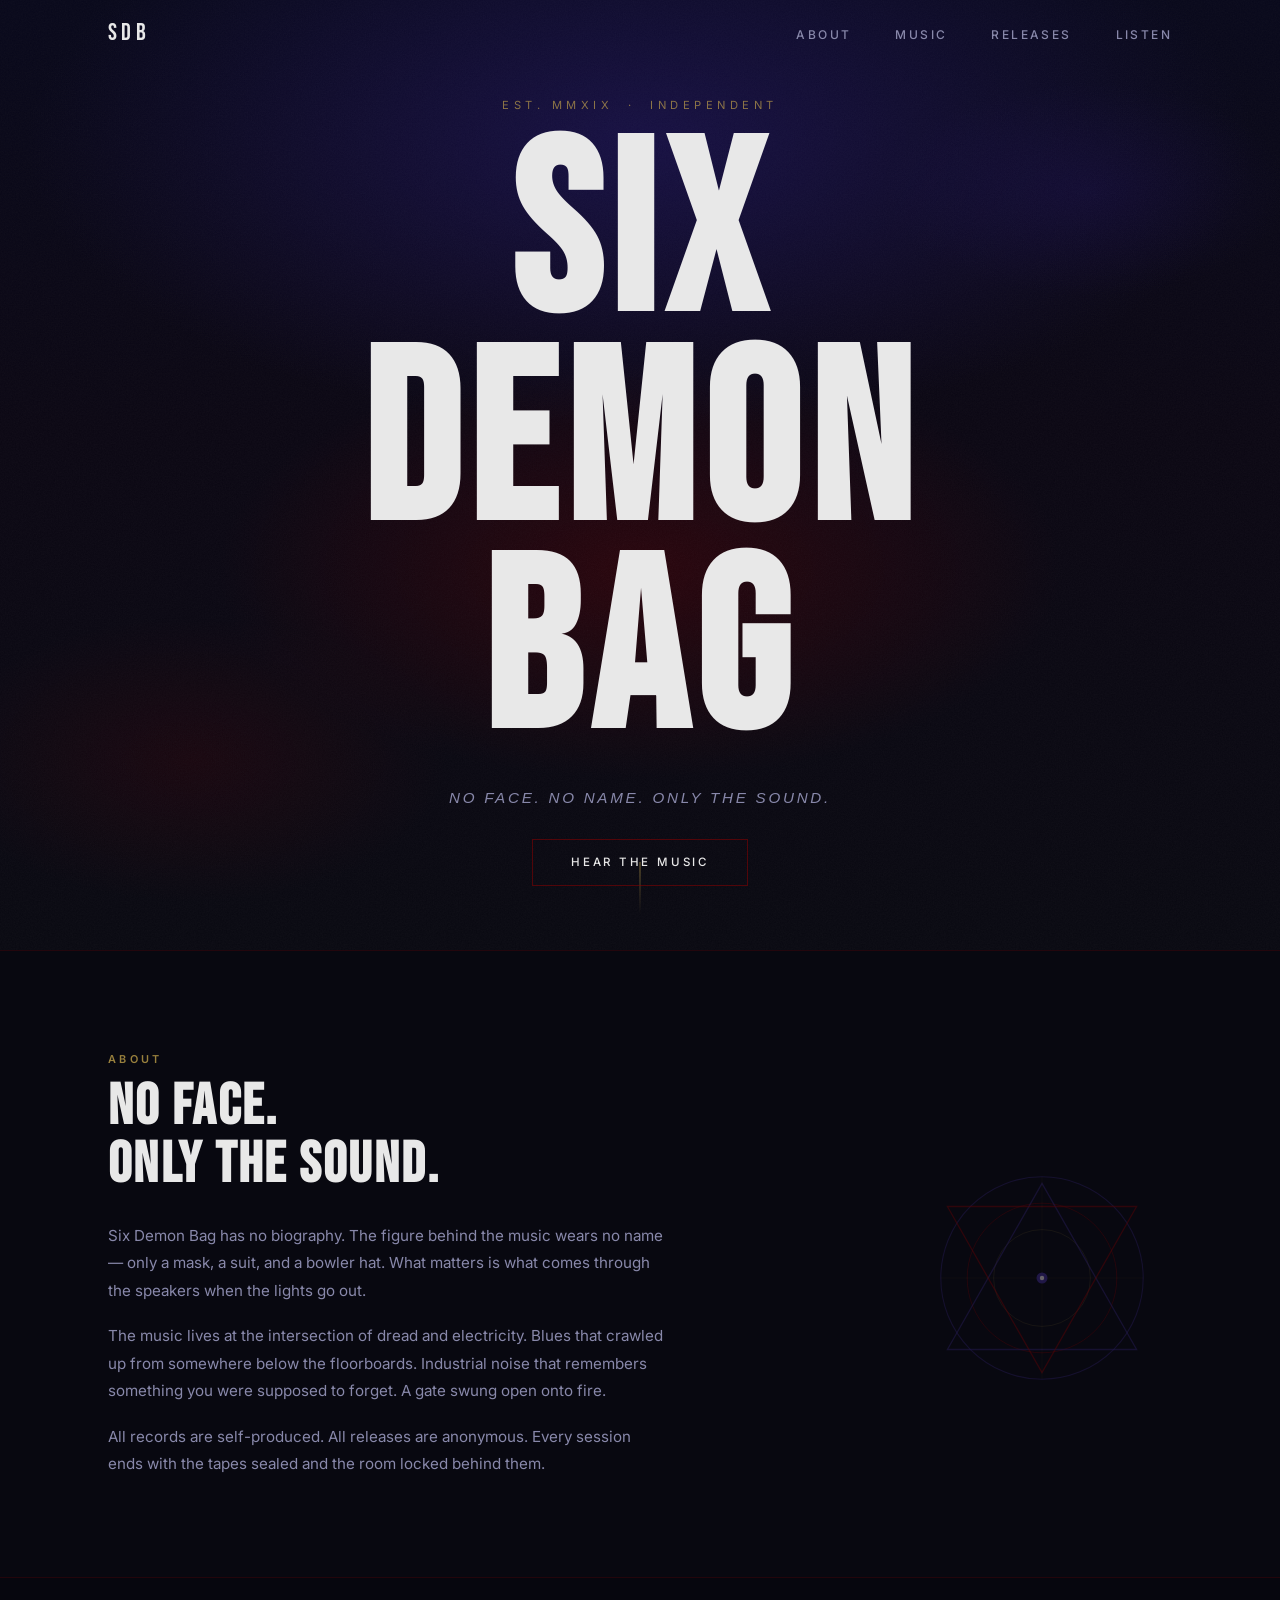
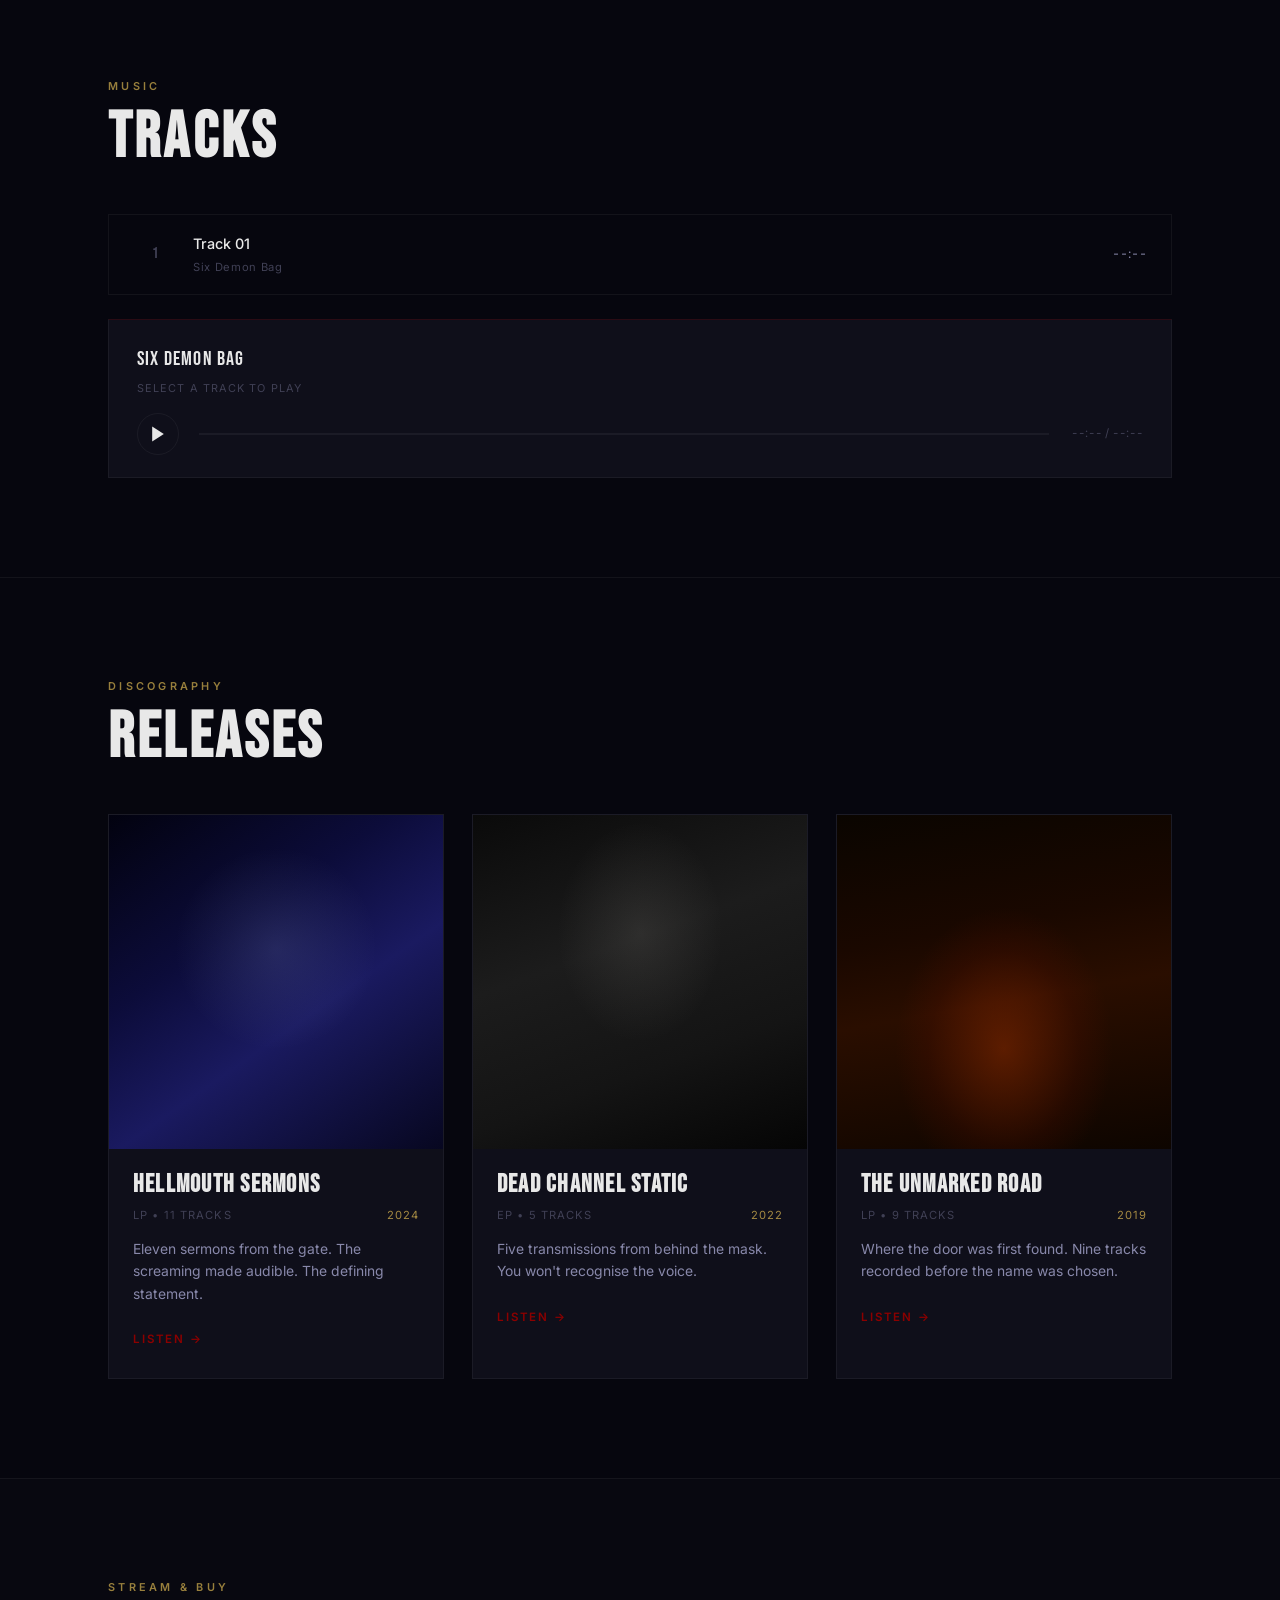
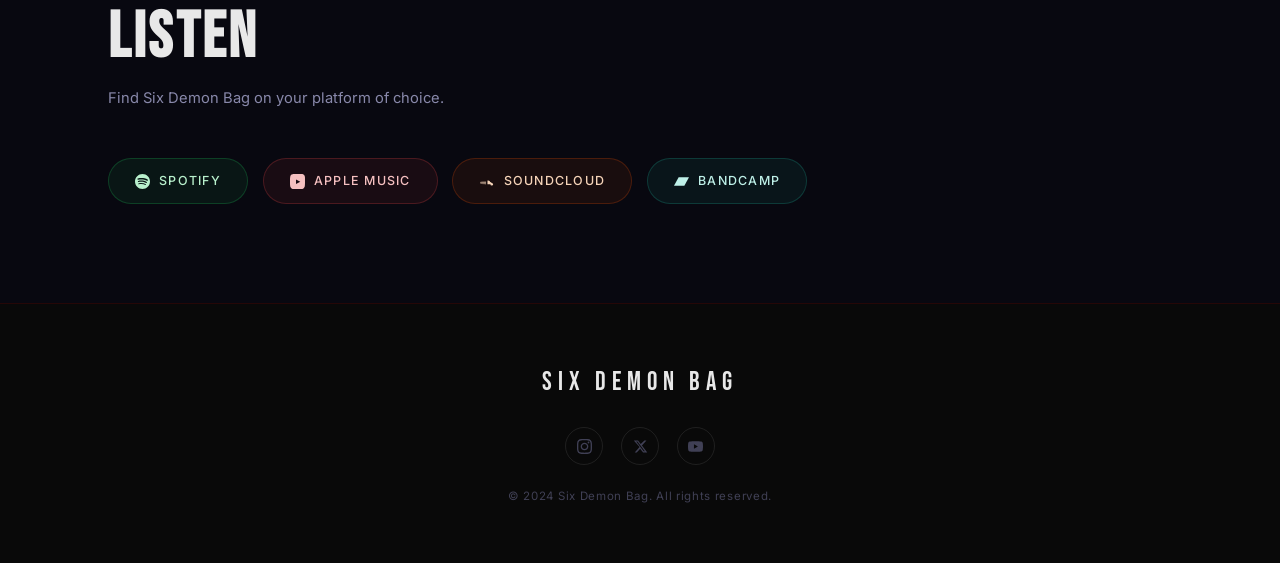
==== commit ea5c5c0b: "Redesign visual direction from artist artwork inspiration Shift palette to blue-black atmosphere (sk" ====
--- a/index.html
+++ b/index.html
@@ -43,8 +43,8 @@
         <span>DEMON</span>
         <span>BAG</span>
       </h1>
-      <p class="hero__tagline">Where the ritual meets the riff.</p>
-      <a class="hero__cta" href="#releases">Explore the Catalog</a>
+      <p class="hero__tagline">No face. No name. Only the sound.</p>
+      <a class="hero__cta" href="#music">Hear the Music</a>
     </div>
     <div class="hero__scroll-hint" aria-hidden="true">
       <span class="hero__scroll-line"></span>
@@ -58,39 +58,35 @@
       <div class="about__grid reveal">
 
         <div class="about__text">
-          <h2 class="about__heading" id="about-heading">The Sound<br />Behind the Noise</h2>
+          <h2 class="about__heading" id="about-heading">No Face.<br />Only the Sound.</h2>
           <p>
-            Six Demon Bag is a solo project born from the wreckage of late nights and
-            overdriven amplifiers. Rooted in the collision of post-industrial atmospheres
-            and raw blues electricity, the music refuses easy categorization and demands
-            complete attention.
+            Six Demon Bag has no biography. The figure behind the music wears no name —
+            only a mask, a suit, and a bowler hat. What matters is what comes through
+            the speakers when the lights go out.
           </p>
           <p>
-            Drawing from a constellation of influences — from Nick Cave's gothic
-            narrative and the sonic brutalism of early industrial records, to the
-            desolate landscapes of Ennio Morricone and the lonelier corners of
-            Appalachian tradition — the project carves out a space that feels
-            both ancient and urgently modern.
+            The music lives at the intersection of dread and electricity. Blues that crawled
+            up from somewhere below the floorboards. Industrial noise that remembers
+            something you were supposed to forget. A gate swung open onto fire.
           </p>
           <p>
-            Every record is self-produced in a converted grain silo somewhere in the
-            flyover states. Every track is a ritual. All releases are published on
-            limited cassette and digital.
+            All records are self-produced. All releases are anonymous. Every session
+            ends with the tapes sealed and the room locked behind them.
           </p>
         </div>
 
         <div class="about__sigil-wrap" aria-hidden="true">
           <div class="about__sigil">
             <svg viewBox="0 0 200 200" xmlns="http://www.w3.org/2000/svg" aria-hidden="true">
-              <circle cx="100" cy="100" r="92" fill="none" stroke="#8b0000" stroke-width="1"   opacity="0.5"/>
-              <circle cx="100" cy="100" r="68" fill="none" stroke="#c9a84c" stroke-width="0.6" opacity="0.35"/>
-              <circle cx="100" cy="100" r="44" fill="none" stroke="#8b0000" stroke-width="0.5" opacity="0.28"/>
-              <polygon points="100,14 186,165 14,165" fill="none" stroke="#8b0000" stroke-width="1.2" opacity="0.55"/>
+              <circle cx="100" cy="100" r="92" fill="none" stroke="#3a2880" stroke-width="1"   opacity="0.5"/>
+              <circle cx="100" cy="100" r="68" fill="none" stroke="#8b0000" stroke-width="0.8" opacity="0.45"/>
+              <circle cx="100" cy="100" r="44" fill="none" stroke="#c9a84c" stroke-width="0.5" opacity="0.28"/>
+              <polygon points="100,14 186,165 14,165" fill="none" stroke="#3a2880" stroke-width="1.2" opacity="0.55"/>
               <polygon points="100,186 14,35 186,35"  fill="none" stroke="#8b0000" stroke-width="1.2" opacity="0.55"/>
-              <line x1="100" y1="8"   x2="100" y2="192" stroke="#c9a84c" stroke-width="0.4" opacity="0.18"/>
-              <line x1="8"   y1="100" x2="192" y2="100" stroke="#c9a84c" stroke-width="0.4" opacity="0.18"/>
-              <circle cx="100" cy="100" r="5" fill="#8b0000" opacity="0.9"/>
-              <circle cx="100" cy="100" r="2" fill="#c9a84c" opacity="0.7"/>
+              <line x1="100" y1="8"   x2="100" y2="192" stroke="#c9a84c" stroke-width="0.4" opacity="0.15"/>
+              <line x1="8"   y1="100" x2="192" y2="100" stroke="#c9a84c" stroke-width="0.4" opacity="0.15"/>
+              <circle cx="100" cy="100" r="5" fill="#3a2880" opacity="0.9"/>
+              <circle cx="100" cy="100" r="2" fill="#d6cfc0" opacity="0.8"/>
             </svg>
           </div>
         </div>
@@ -162,7 +158,7 @@
               <span class="album-card__type">LP &bull; 11 tracks</span>
               <span class="album-card__year">2024</span>
             </p>
-            <p class="album-card__desc">Ritual noise and bloodshot confessions. The defining full-length statement.</p>
+            <p class="album-card__desc">Eleven sermons from the gate. The screaming made audible. The defining statement.</p>
             <a class="album-card__link" href="#listen">Listen &rarr;</a>
           </div>
         </article>
@@ -180,7 +176,7 @@
               <span class="album-card__type">EP &bull; 5 tracks</span>
               <span class="album-card__year">2022</span>
             </p>
-            <p class="album-card__desc">A transmission from the other side of the dial. Recorded live to tape.</p>
+            <p class="album-card__desc">Five transmissions from behind the mask. You won't recognise the voice.</p>
             <a class="album-card__link" href="#listen">Listen &rarr;</a>
           </div>
         </article>
@@ -198,7 +194,7 @@
               <span class="album-card__type">LP &bull; 9 tracks</span>
               <span class="album-card__year">2019</span>
             </p>
-            <p class="album-card__desc">Where it all began. Sparse, unforgiving. Limited cassette run long sold out.</p>
+            <p class="album-card__desc">Where the door was first found. Nine tracks recorded before the name was chosen.</p>
             <a class="album-card__link" href="#listen">Listen &rarr;</a>
           </div>
         </article>
--- a/styles.css
+++ b/styles.css
@@ -19,18 +19,22 @@
 }
 
 :root {
-  --bg:          #0d0d0d;
-  --bg-alt:      #0a0a0a;
-  --surface:     #131313;
-  --surface-2:   #1a1a1a;
+  --bg:          #080810;
+  --bg-alt:      #06060e;
+  --surface:     #0f0f1a;
+  --surface-2:   #161625;
   --text:        #e8e8e8;
-  --text-dim:    #888888;
-  --text-faint:  #444444;
+  --text-dim:    #8888aa;
+  --text-faint:  #404055;
   --crimson:     #8b0000;
   --crimson-lit: #b30000;
+  --indigo:      #1a1040;
+  --midnight:    #07071a;
+  --bone:        #d6cfc0;
   --gold:        #c9a84c;
-  --border:      rgba(255, 255, 255, 0.06);
+  --border:      rgba(255, 255, 255, 0.05);
   --border-red:  rgba(139, 0, 0, 0.22);
+  --border-blue: rgba(80, 60, 180, 0.18);
 }
 
 html {
@@ -214,15 +218,16 @@
   overflow: hidden;
 }
 
-/* Layered dark-crimson gradient */
+/* Layered blue-black atmosphere with crimson underbelly — skull painting palette */
 .hero__bg {
   position: absolute;
   inset: 0;
   background:
-    radial-gradient(ellipse 90% 55% at 50% 25%, rgba(100, 0, 0, 0.4) 0%, transparent 65%),
-    radial-gradient(ellipse 55% 75% at 82% 75%, rgba(139, 0, 0, 0.1) 0%, transparent 55%),
-    radial-gradient(ellipse 45% 45% at 18% 82%, rgba(201, 168, 76, 0.04) 0%, transparent 50%),
-    linear-gradient(175deg, #0d0d0d 0%, #140808 50%, #0d0d0d 100%);
+    radial-gradient(ellipse 80% 50% at 50% 15%, rgba(30, 20, 90, 0.65) 0%, transparent 60%),
+    radial-gradient(ellipse 60% 40% at 50% 60%, rgba(100, 0, 0, 0.35) 0%, transparent 55%),
+    radial-gradient(ellipse 40% 30% at 15% 80%, rgba(139, 0, 0, 0.12) 0%, transparent 50%),
+    radial-gradient(ellipse 35% 25% at 85% 20%, rgba(40, 20, 120, 0.2) 0%, transparent 45%),
+    linear-gradient(180deg, #07071a 0%, #0a0612 45%, #080810 100%);
 }
 
 /* SVG fractal-noise grain — inlined as data URI */
@@ -271,14 +276,20 @@
 @keyframes nameGlow {
   0%, 100% {
     text-shadow:
-      0 0 30px rgba(139, 0, 0, 0.12),
-      0 0 60px rgba(139, 0, 0, 0.05);
+      0 0 25px rgba(60, 40, 160, 0.18),
+      0 0 60px rgba(60, 40, 160, 0.08);
   }
-  50% {
+  40% {
     text-shadow:
-      0 0 55px rgba(139, 0, 0, 0.48),
-      0 0 110px rgba(139, 0, 0, 0.22),
-      0 0 200px rgba(139, 0, 0, 0.07);
+      0 0 40px rgba(80, 60, 200, 0.45),
+      0 0 90px rgba(60, 40, 160, 0.25),
+      0 0 160px rgba(30, 20, 90, 0.12);
+  }
+  70% {
+    text-shadow:
+      0 0 45px rgba(139, 0, 0, 0.4),
+      0 0 100px rgba(100, 0, 0, 0.18),
+      0 0 180px rgba(60, 0, 0, 0.07);
   }
 }
 
@@ -430,23 +441,32 @@
   outline: none;
 }
 
-/* Artwork gradients */
+/* Artwork gradients — each card mirrors one of the inspiration pieces */
 .album-card__art {
   position: relative;
   aspect-ratio: 1 / 1;
   overflow: hidden;
 }
 
+/* Card 1 — Screaming Skull: deep cobalt erupting into cold white */
 .album-card__art--1 {
-  background: linear-gradient(135deg, #1a0000 0%, #520000 42%, #8b0000 68%, #3a1010 100%);
-}
-
+  background:
+    radial-gradient(ellipse 55% 55% at 50% 40%, rgba(180, 200, 255, 0.12) 0%, transparent 55%),
+    linear-gradient(145deg, #02020f 0%, #0c0c3a 35%, #1a1a60 60%, #070720 100%);
+}
+
+/* Card 2 — Masked Figure: ash-grey portrait light against void black */
 .album-card__art--2 {
-  background: linear-gradient(135deg, #07070f 0%, #12122a 42%, #251842 68%, #0d0a18 100%);
-}
-
+  background:
+    radial-gradient(ellipse 45% 60% at 50% 35%, rgba(210, 205, 195, 0.1) 0%, transparent 55%),
+    linear-gradient(160deg, #0a0a0a 0%, #1c1c1c 40%, #141414 70%, #050505 100%);
+}
+
+/* Card 3 — Hellgate: stone dark, hellfire at the threshold */
 .album-card__art--3 {
-  background: linear-gradient(135deg, #0c0a00 0%, #231c04 42%, #3d320a 65%, #1a1408 100%);
+  background:
+    radial-gradient(ellipse 50% 65% at 50% 70%, rgba(200, 60, 0, 0.35) 0%, rgba(120, 20, 0, 0.15) 45%, transparent 65%),
+    linear-gradient(170deg, #0a0500 0%, #1a0800 35%, #2a0e00 55%, #0d0500 100%);
 }
 
 /* Hover overlay with play icon */
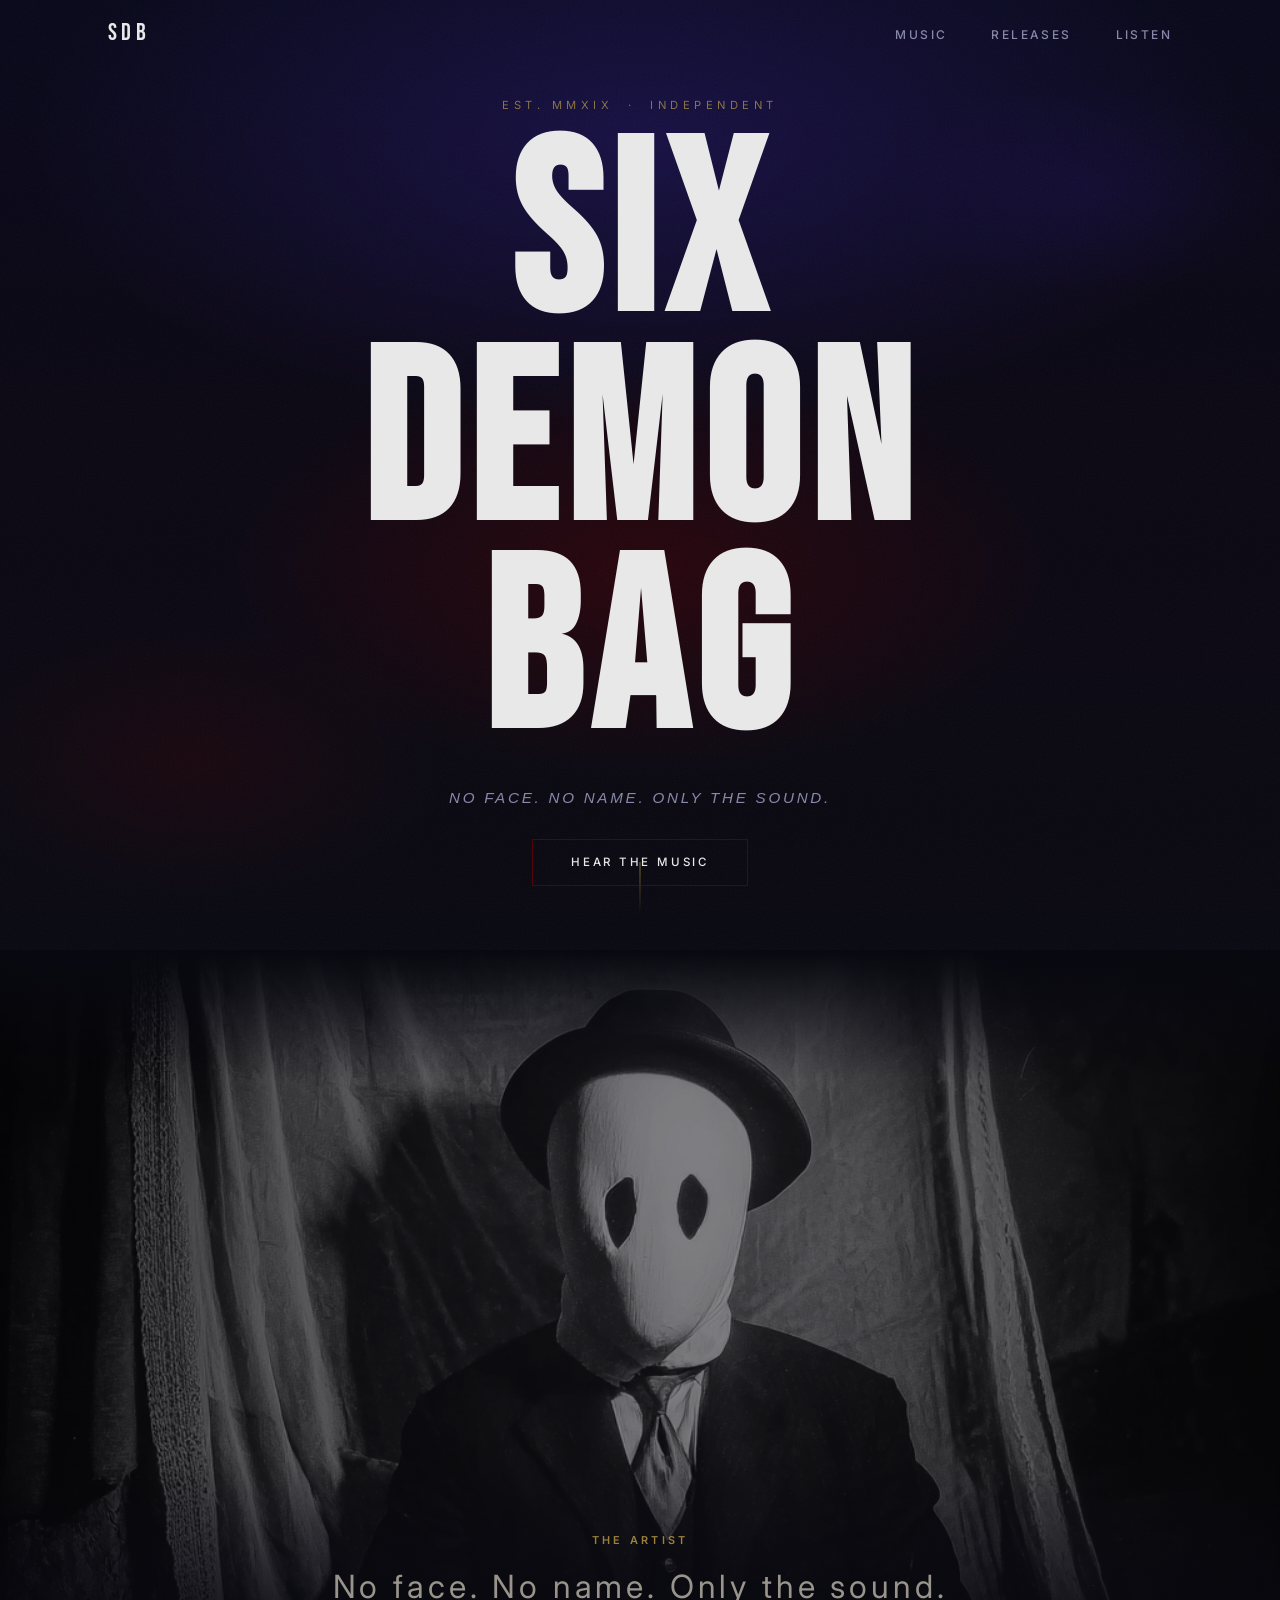
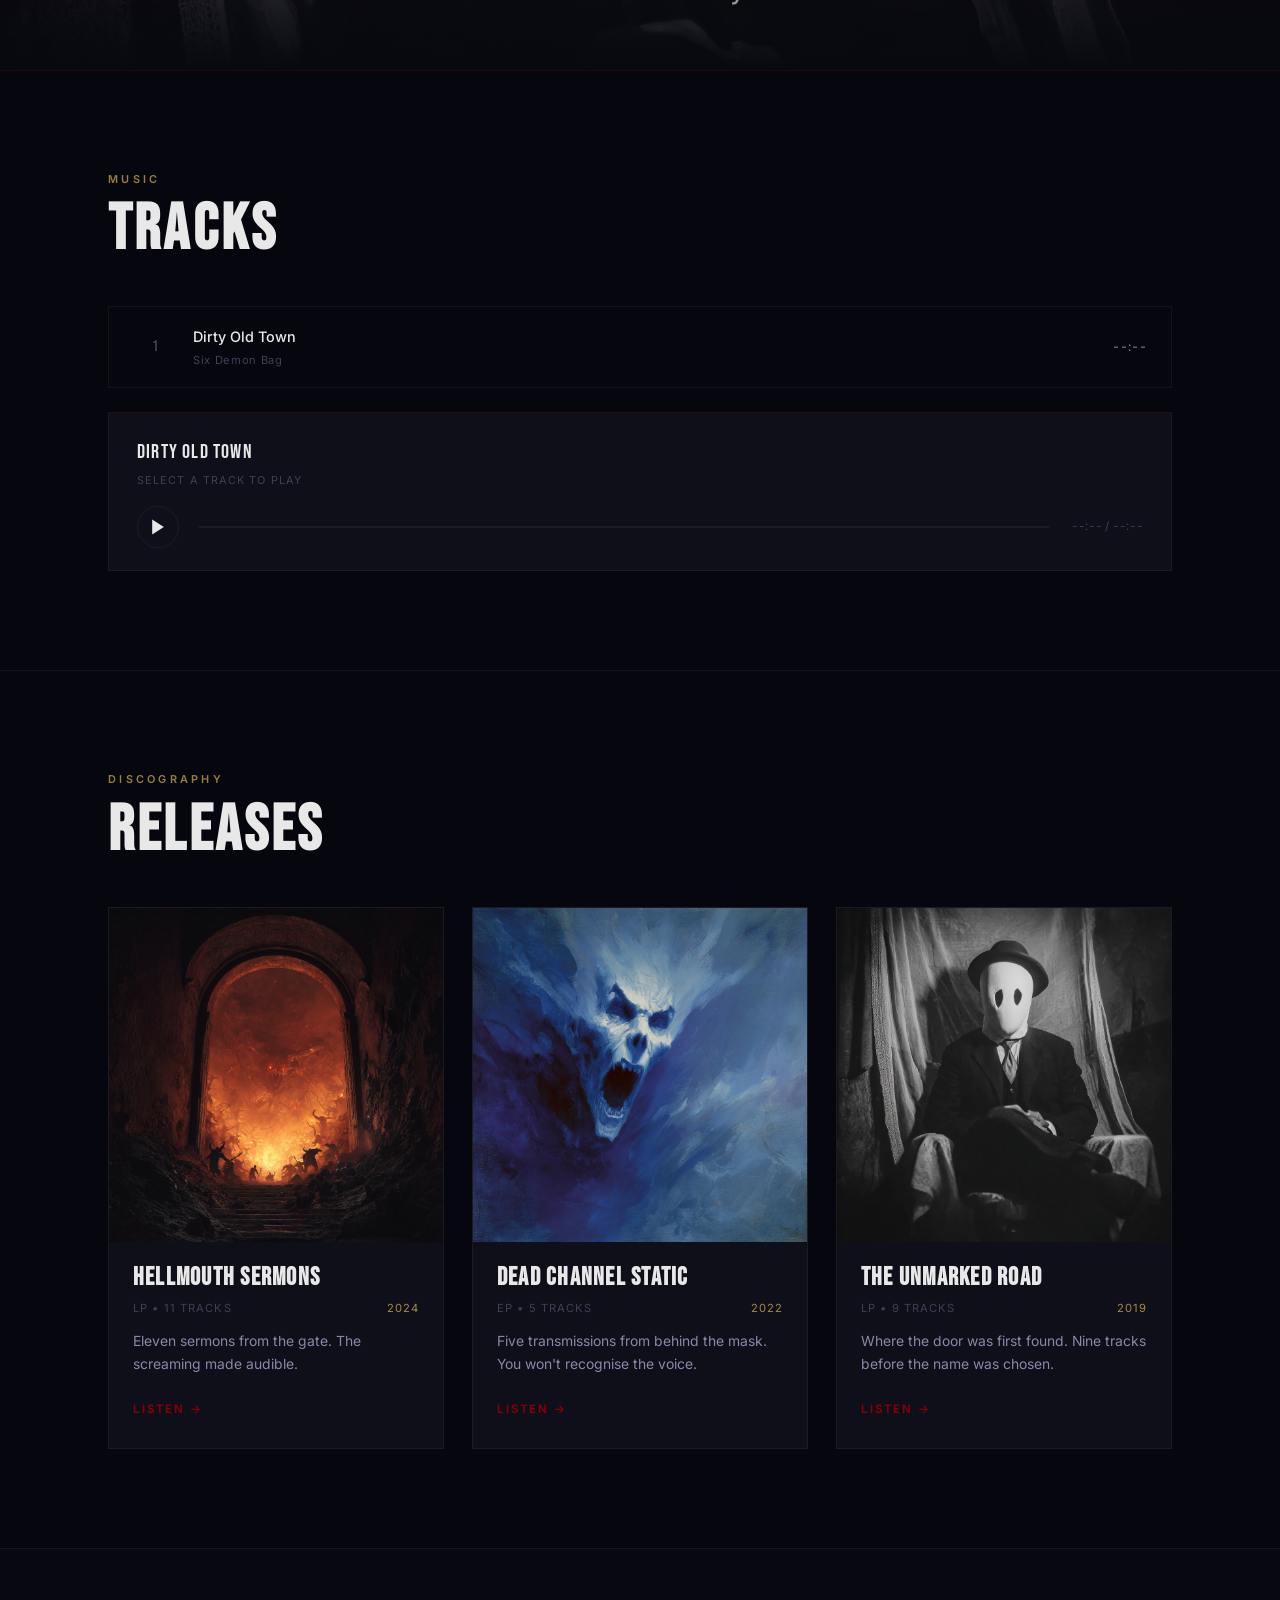
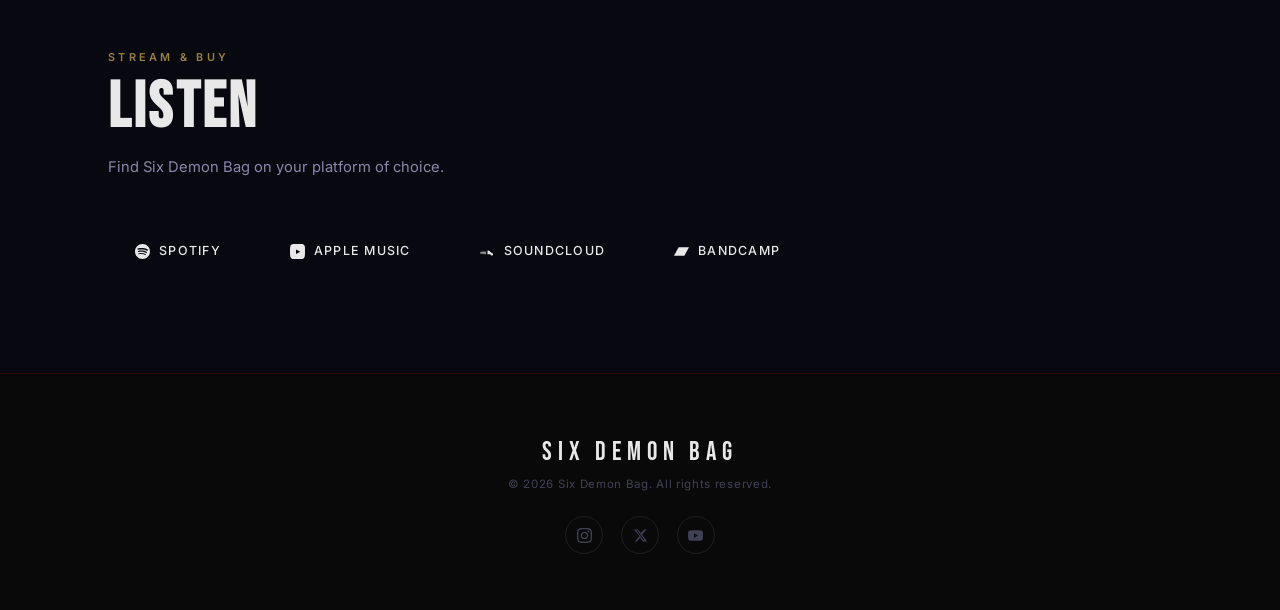
==== commit a57b558d: "Add artwork images, portrait section, fix track name and audio URL - Replace bio with full-bleed mas" ====
--- a/index.html
+++ b/index.html
@@ -11,7 +11,7 @@
 </head>
 <body>
 
-  <!-- ─── NAVIGATION ───────────────────────────────────────────────────── -->
+  <!-- NAV -->
   <nav class="nav" id="nav" role="navigation" aria-label="Main navigation">
     <div class="nav__inner">
       <a class="nav__logo" href="#hero" aria-label="Six Demon Bag — home">SDB</a>
@@ -19,12 +19,9 @@
               aria-label="Toggle navigation menu"
               aria-expanded="false"
               aria-controls="nav-links">
-        <span></span>
-        <span></span>
-        <span></span>
+        <span></span><span></span><span></span>
       </button>
       <ul class="nav__links" id="nav-links" role="list">
-        <li><a href="#about">About</a></li>
         <li><a href="#music">Music</a></li>
         <li><a href="#releases">Releases</a></li>
         <li><a href="#listen">Listen</a></li>
@@ -32,7 +29,7 @@
     </div>
   </nav>
 
-  <!-- ─── HERO ─────────────────────────────────────────────────────────── -->
+  <!-- HERO -->
   <section class="hero" id="hero" aria-label="Hero">
     <div class="hero__bg" aria-hidden="true"></div>
     <div class="hero__noise-overlay" aria-hidden="true"></div>
@@ -51,73 +48,41 @@
     </div>
   </section>
 
-  <!-- ─── ABOUT ────────────────────────────────────────────────────────── -->
-  <section class="about" id="about" aria-labelledby="about-heading">
-    <div class="container">
-      <div class="section-label" aria-hidden="true">About</div>
-      <div class="about__grid reveal">
-
-        <div class="about__text">
-          <h2 class="about__heading" id="about-heading">No Face.<br />Only the Sound.</h2>
-          <p>
-            Six Demon Bag has no biography. The figure behind the music wears no name —
-            only a mask, a suit, and a bowler hat. What matters is what comes through
-            the speakers when the lights go out.
-          </p>
-          <p>
-            The music lives at the intersection of dread and electricity. Blues that crawled
-            up from somewhere below the floorboards. Industrial noise that remembers
-            something you were supposed to forget. A gate swung open onto fire.
-          </p>
-          <p>
-            All records are self-produced. All releases are anonymous. Every session
-            ends with the tapes sealed and the room locked behind them.
-          </p>
-        </div>
-
-        <div class="about__sigil-wrap" aria-hidden="true">
-          <div class="about__sigil">
-            <svg viewBox="0 0 200 200" xmlns="http://www.w3.org/2000/svg" aria-hidden="true">
-              <circle cx="100" cy="100" r="92" fill="none" stroke="#3a2880" stroke-width="1"   opacity="0.5"/>
-              <circle cx="100" cy="100" r="68" fill="none" stroke="#8b0000" stroke-width="0.8" opacity="0.45"/>
-              <circle cx="100" cy="100" r="44" fill="none" stroke="#c9a84c" stroke-width="0.5" opacity="0.28"/>
-              <polygon points="100,14 186,165 14,165" fill="none" stroke="#3a2880" stroke-width="1.2" opacity="0.55"/>
-              <polygon points="100,186 14,35 186,35"  fill="none" stroke="#8b0000" stroke-width="1.2" opacity="0.55"/>
-              <line x1="100" y1="8"   x2="100" y2="192" stroke="#c9a84c" stroke-width="0.4" opacity="0.15"/>
-              <line x1="8"   y1="100" x2="192" y2="100" stroke="#c9a84c" stroke-width="0.4" opacity="0.15"/>
-              <circle cx="100" cy="100" r="5" fill="#3a2880" opacity="0.9"/>
-              <circle cx="100" cy="100" r="2" fill="#d6cfc0" opacity="0.8"/>
-            </svg>
-          </div>
-        </div>
-
-      </div>
-    </div>
-  </section>
-
-  <!-- ─── MUSIC / PLAYER ──────────────────────────────────────────────── -->
+  <!-- PORTRAIT (full-bleed masked figure) -->
+  <section class="portrait" id="about" aria-label="Artist portrait">
+    <div class="portrait__img-wrap">
+      <img class="portrait__img" src="assets/mask.jpg" alt="" aria-hidden="true" />
+      <div class="portrait__veil" aria-hidden="true"></div>
+    </div>
+    <div class="portrait__caption">
+      <span class="section-label">The Artist</span>
+      <p class="portrait__line">No face. No name. Only the sound.</p>
+    </div>
+  </section>
+
+  <!-- MUSIC / PLAYER -->
   <section class="music" id="music" aria-labelledby="music-heading">
     <div class="container">
       <div class="section-label" aria-hidden="true">Music</div>
       <h2 class="section-heading" id="music-heading">Tracks</h2>
 
-      <div class="tracklist reveal" id="tracklist">
+      <div class="tracklist" id="tracklist">
 
         <div class="track-item" data-index="0">
           <span class="track-num">1</span>
           <span class="track-play-icon" aria-hidden="true">&#9654;</span>
           <div class="track-info">
-            <span class="track-name" id="track-name-0">Track 01</span>
+            <span class="track-name">Dirty Old Town</span>
             <span class="track-note">Six Demon Bag</span>
           </div>
-          <span class="track-duration" id="track-dur-0">--:--</span>
+          <span class="track-duration">--:--</span>
         </div>
 
       </div>
 
       <div class="player-bar" id="player-bar">
         <div class="player-bar__track-info">
-          <div class="player-bar__title" id="player-title">Six Demon Bag</div>
+          <div class="player-bar__title" id="player-title">Dirty Old Town</div>
           <div class="player-bar__status" id="player-status">Select a track to play</div>
         </div>
         <div class="player-bar__controls">
@@ -138,16 +103,15 @@
     </div>
   </section>
 
-  <!-- ─── RELEASES ─────────────────────────────────────────────────────── -->
+  <!-- RELEASES -->
   <section class="releases" id="releases" aria-labelledby="releases-heading">
     <div class="container">
       <div class="section-label" aria-hidden="true">Discography</div>
       <h2 class="section-heading" id="releases-heading">Releases</h2>
-      <div class="releases__grid reveal-grid">
-
-        <!-- Card 1 -->
-        <article class="album-card" tabindex="0">
-          <div class="album-card__art album-card__art--1" aria-hidden="true">
+      <div class="releases__grid">
+
+        <article class="album-card">
+          <div class="album-card__art" style="background-image:url('assets/hellgate.jpg')" aria-hidden="true">
             <div class="album-card__overlay">
               <span class="album-card__play">&#9654;</span>
             </div>
@@ -158,14 +122,13 @@
               <span class="album-card__type">LP &bull; 11 tracks</span>
               <span class="album-card__year">2024</span>
             </p>
-            <p class="album-card__desc">Eleven sermons from the gate. The screaming made audible. The defining statement.</p>
+            <p class="album-card__desc">Eleven sermons from the gate. The screaming made audible.</p>
             <a class="album-card__link" href="#listen">Listen &rarr;</a>
           </div>
         </article>
 
-        <!-- Card 2 -->
-        <article class="album-card" tabindex="0">
-          <div class="album-card__art album-card__art--2" aria-hidden="true">
+        <article class="album-card">
+          <div class="album-card__art" style="background-image:url('assets/skull.png')" aria-hidden="true">
             <div class="album-card__overlay">
               <span class="album-card__play">&#9654;</span>
             </div>
@@ -181,9 +144,8 @@
           </div>
         </article>
 
-        <!-- Card 3 -->
-        <article class="album-card" tabindex="0">
-          <div class="album-card__art album-card__art--3" aria-hidden="true">
+        <article class="album-card">
+          <div class="album-card__art" style="background-image:url('assets/mask.jpg')" aria-hidden="true">
             <div class="album-card__overlay">
               <span class="album-card__play">&#9654;</span>
             </div>
@@ -194,7 +156,7 @@
               <span class="album-card__type">LP &bull; 9 tracks</span>
               <span class="album-card__year">2019</span>
             </p>
-            <p class="album-card__desc">Where the door was first found. Nine tracks recorded before the name was chosen.</p>
+            <p class="album-card__desc">Where the door was first found. Nine tracks before the name was chosen.</p>
             <a class="album-card__link" href="#listen">Listen &rarr;</a>
           </div>
         </article>
@@ -203,37 +165,36 @@
     </div>
   </section>
 
-  <!-- ─── LISTEN ────────────────────────────────────────────────────────── -->
+  <!-- LISTEN -->
   <section class="listen" id="listen" aria-labelledby="listen-heading">
     <div class="container">
       <div class="section-label" aria-hidden="true">Stream &amp; Buy</div>
       <h2 class="section-heading" id="listen-heading">Listen</h2>
       <p class="listen__sub">Find Six Demon Bag on your platform of choice.</p>
-
-      <div class="listen__platforms reveal" role="list">
-
-        <a class="platform-btn platform-btn--spotify" href="#" role="listitem" aria-label="Listen on Spotify">
+      <div class="listen__platforms" role="list">
+
+        <a class="platform-btn" href="#" role="listitem" aria-label="Listen on Spotify">
           <svg class="platform-btn__icon" viewBox="0 0 24 24" fill="currentColor" aria-hidden="true">
             <path d="M12 0C5.4 0 0 5.4 0 12s5.4 12 12 12 12-5.4 12-12S18.66 0 12 0zm5.521 17.34c-.24.359-.66.48-1.021.24-2.82-1.74-6.36-2.101-10.561-1.141-.418.122-.779-.179-.899-.539-.12-.421.18-.78.54-.9 4.56-1.021 8.52-.6 11.64 1.32.42.18.479.659.301 1.02zm1.44-3.3c-.301.42-.841.6-1.262.3-3.239-1.98-8.159-2.58-11.939-1.38-.479.12-1.02-.12-1.14-.6-.12-.48.12-1.021.6-1.141C9.6 9.9 15 10.561 18.72 12.84c.361.181.54.78.241 1.2zm.12-3.36C15.24 8.4 8.82 8.16 5.16 9.301c-.6.179-1.2-.181-1.38-.721-.18-.601.18-1.2.72-1.381 4.26-1.26 11.28-1.02 15.721 1.621.539.3.719 1.02.419 1.56-.299.421-1.02.599-1.559.3z"/>
           </svg>
           Spotify
         </a>
 
-        <a class="platform-btn platform-btn--apple" href="#" role="listitem" aria-label="Listen on Apple Music">
+        <a class="platform-btn" href="#" role="listitem" aria-label="Listen on Apple Music">
           <svg class="platform-btn__icon" viewBox="0 0 24 24" fill="currentColor" aria-hidden="true">
             <path d="M23.994 6.124a9.23 9.23 0 00-.24-2.19c-.317-1.31-1.062-2.31-2.18-2.99a5.64 5.64 0 00-1.621-.77c-.57-.144-1.174-.2-1.98-.22A50.77 50.77 0 0017.155 0H6.845a50.77 50.77 0 00-.818.01c-.806.02-1.41.076-1.98.22A5.64 5.64 0 002.426.944C1.446 1.624.715 2.624.438 3.934a9.23 9.23 0 00-.24 2.19C.025 7.049 0 7.418 0 12s.025 4.951.198 5.876a9.23 9.23 0 00.24 2.19c.317 1.31 1.048 2.31 2.028 2.99a5.64 5.64 0 001.62.77c.57.144 1.174.2 1.98.22.438.012.818.015.818.015h10.228s.38-.003.818-.015c.806-.02 1.41-.076 1.98-.22a5.64 5.64 0 001.62-.77c.98-.68 1.711-1.68 2.028-2.99a9.23 9.23 0 00.24-2.19C23.975 16.951 24 16.582 24 12s-.025-4.951-.006-5.876zM9.617 16.025l-.006-7.198 6.9 3.604-6.894 3.594z"/>
           </svg>
           Apple Music
         </a>
 
-        <a class="platform-btn platform-btn--soundcloud" href="#" role="listitem" aria-label="Listen on SoundCloud">
+        <a class="platform-btn" href="#" role="listitem" aria-label="Listen on SoundCloud">
           <svg class="platform-btn__icon" viewBox="0 0 24 24" fill="currentColor" aria-hidden="true">
             <path d="M1.175 12.225c-.015 0-.03.002-.044.006a.21.21 0 00-.131.197l-.27 1.572.27 1.547a.21.21 0 00.416 0l.307-1.547-.307-1.572a.21.21 0 00-.241-.203zm1.602-.35a.237.237 0 00-.237.213l-.303 1.91.303 1.853a.237.237 0 00.475 0l.344-1.853-.344-1.91a.238.238 0 00-.238-.213zm1.584-.169a.265.265 0 00-.265.237l-.273 2.08.273 2.01a.265.265 0 00.53 0l.31-2.01-.31-2.08a.265.265 0 00-.265-.237zm1.6-.082a.294.294 0 00-.293.265l-.242 2.162.242 2.075a.294.294 0 00.587 0l.274-2.075-.274-2.162a.294.294 0 00-.294-.265zm1.591-.037a.322.322 0 00-.32.293l-.21 2.2.21 2.128a.322.322 0 00.643 0l.238-2.128-.238-2.2a.322.322 0 00-.323-.293zm1.601.009a.35.35 0 00-.35.32l-.18 2.19.18 2.164a.35.35 0 00.7 0l.204-2.164-.204-2.19a.35.35 0 00-.35-.32zm7.466 1.31c-.136 0-.267.013-.394.038-.13-1.51-1.397-2.688-2.939-2.688-.38 0-.744.07-1.074.2a.366.366 0 00-.237.34v5.296c0 .187.152.34.34.355h4.304A1.855 1.855 0 0021 16.27a1.855 1.855 0 00-1.381-1.316z"/>
           </svg>
           SoundCloud
         </a>
 
-        <a class="platform-btn platform-btn--bandcamp" href="#" role="listitem" aria-label="Buy on Bandcamp">
+        <a class="platform-btn" href="#" role="listitem" aria-label="Buy on Bandcamp">
           <svg class="platform-btn__icon" viewBox="0 0 24 24" fill="currentColor" aria-hidden="true">
             <path d="M0 18.75l7.437-13.5H24l-7.438 13.5z"/>
           </svg>
@@ -244,13 +205,14 @@
     </div>
   </section>
 
-  <!-- ─── FOOTER ────────────────────────────────────────────────────────── -->
+  <!-- FOOTER -->
   <footer class="footer" role="contentinfo">
     <div class="container">
       <div class="footer__inner">
-
-        <p class="footer__logo">SIX DEMON BAG</p>
-
+        <div class="footer__brand">
+          <span class="footer__logo">SIX DEMON BAG</span>
+          <p class="footer__copy">&copy; 2026 Six Demon Bag. All rights reserved.</p>
+        </div>
         <nav class="footer__social" aria-label="Social media links">
           <a class="footer__social-link" href="#" aria-label="Instagram">
             <svg viewBox="0 0 24 24" fill="currentColor" aria-hidden="true">
@@ -268,19 +230,15 @@
             </svg>
           </a>
         </nav>
-
-        <p class="footer__copy">&copy; 2024 Six Demon Bag. All rights reserved.</p>
-
       </div>
     </div>
   </footer>
 
-  <!-- Track data — extend as new Drive files come in -->
   <script>
     window.__SDB_TRACKS__ = [
       {
-        name: "Track 01",
-        src:  "https://drive.usercontent.google.com/download?id=1e8A39OhO-4cyNA4c4_inXyLDSH_76SjD&export=download&authuser=0"
+        name: "Dirty Old Town",
+        src:  "https://drive.google.com/uc?export=download&id=1e8A39OhO-4cyNA4c4_inXyLDSH_76SjD&confirm=t"
       }
     ];
   </script>
--- a/styles.css
+++ b/styles.css
@@ -1,3 +1,53 @@
+/* =========================================================
+   PORTRAIT — full-bleed masked figure, no bio
+   ========================================================= */
+.portrait {
+  position: relative;
+  height: 80vh;
+  min-height: 500px;
+  overflow: hidden;
+}
+
+.portrait__img-wrap {
+  position: absolute;
+  inset: 0;
+}
+
+.portrait__img {
+  width: 100%;
+  height: 100%;
+  object-fit: cover;
+  object-position: center 15%;
+  filter: grayscale(100%) contrast(1.1);
+  opacity: 0.55;
+}
+
+.portrait__veil {
+  position: absolute;
+  inset: 0;
+  background:
+    linear-gradient(to bottom, var(--bg) 0%, transparent 18%, transparent 70%, var(--bg) 100%),
+    linear-gradient(to right, rgba(0,0,0,0.4) 0%, transparent 40%, transparent 60%, rgba(0,0,0,0.4) 100%);
+}
+
+.portrait__caption {
+  position: absolute;
+  bottom: 3.5rem;
+  left: 50%;
+  transform: translateX(-50%);
+  text-align: center;
+  z-index: 1;
+}
+
+.portrait__line {
+  font-family: var(--font-head);
+  font-size: clamp(1.2rem, 3vw, 2rem);
+  letter-spacing: 0.12em;
+  color: var(--bone);
+  margin-top: 0.5rem;
+  opacity: 0.7;
+}
+
 /* =========================================================
    SIX DEMON BAG — styles.css
    Palette:
@@ -441,32 +491,14 @@
   outline: none;
 }
 
-/* Artwork gradients — each card mirrors one of the inspiration pieces */
+/* Album card art — uses actual artwork via inline background-image */
 .album-card__art {
   position: relative;
   aspect-ratio: 1 / 1;
   overflow: hidden;
-}
-
-/* Card 1 — Screaming Skull: deep cobalt erupting into cold white */
-.album-card__art--1 {
-  background:
-    radial-gradient(ellipse 55% 55% at 50% 40%, rgba(180, 200, 255, 0.12) 0%, transparent 55%),
-    linear-gradient(145deg, #02020f 0%, #0c0c3a 35%, #1a1a60 60%, #070720 100%);
-}
-
-/* Card 2 — Masked Figure: ash-grey portrait light against void black */
-.album-card__art--2 {
-  background:
-    radial-gradient(ellipse 45% 60% at 50% 35%, rgba(210, 205, 195, 0.1) 0%, transparent 55%),
-    linear-gradient(160deg, #0a0a0a 0%, #1c1c1c 40%, #141414 70%, #050505 100%);
-}
-
-/* Card 3 — Hellgate: stone dark, hellfire at the threshold */
-.album-card__art--3 {
-  background:
-    radial-gradient(ellipse 50% 65% at 50% 70%, rgba(200, 60, 0, 0.35) 0%, rgba(120, 20, 0, 0.15) 45%, transparent 65%),
-    linear-gradient(170deg, #0a0500 0%, #1a0800 35%, #2a0e00 55%, #0d0500 100%);
+  background-size: cover;
+  background-position: center;
+  background-color: var(--surface);
 }
 
 /* Hover overlay with play icon */
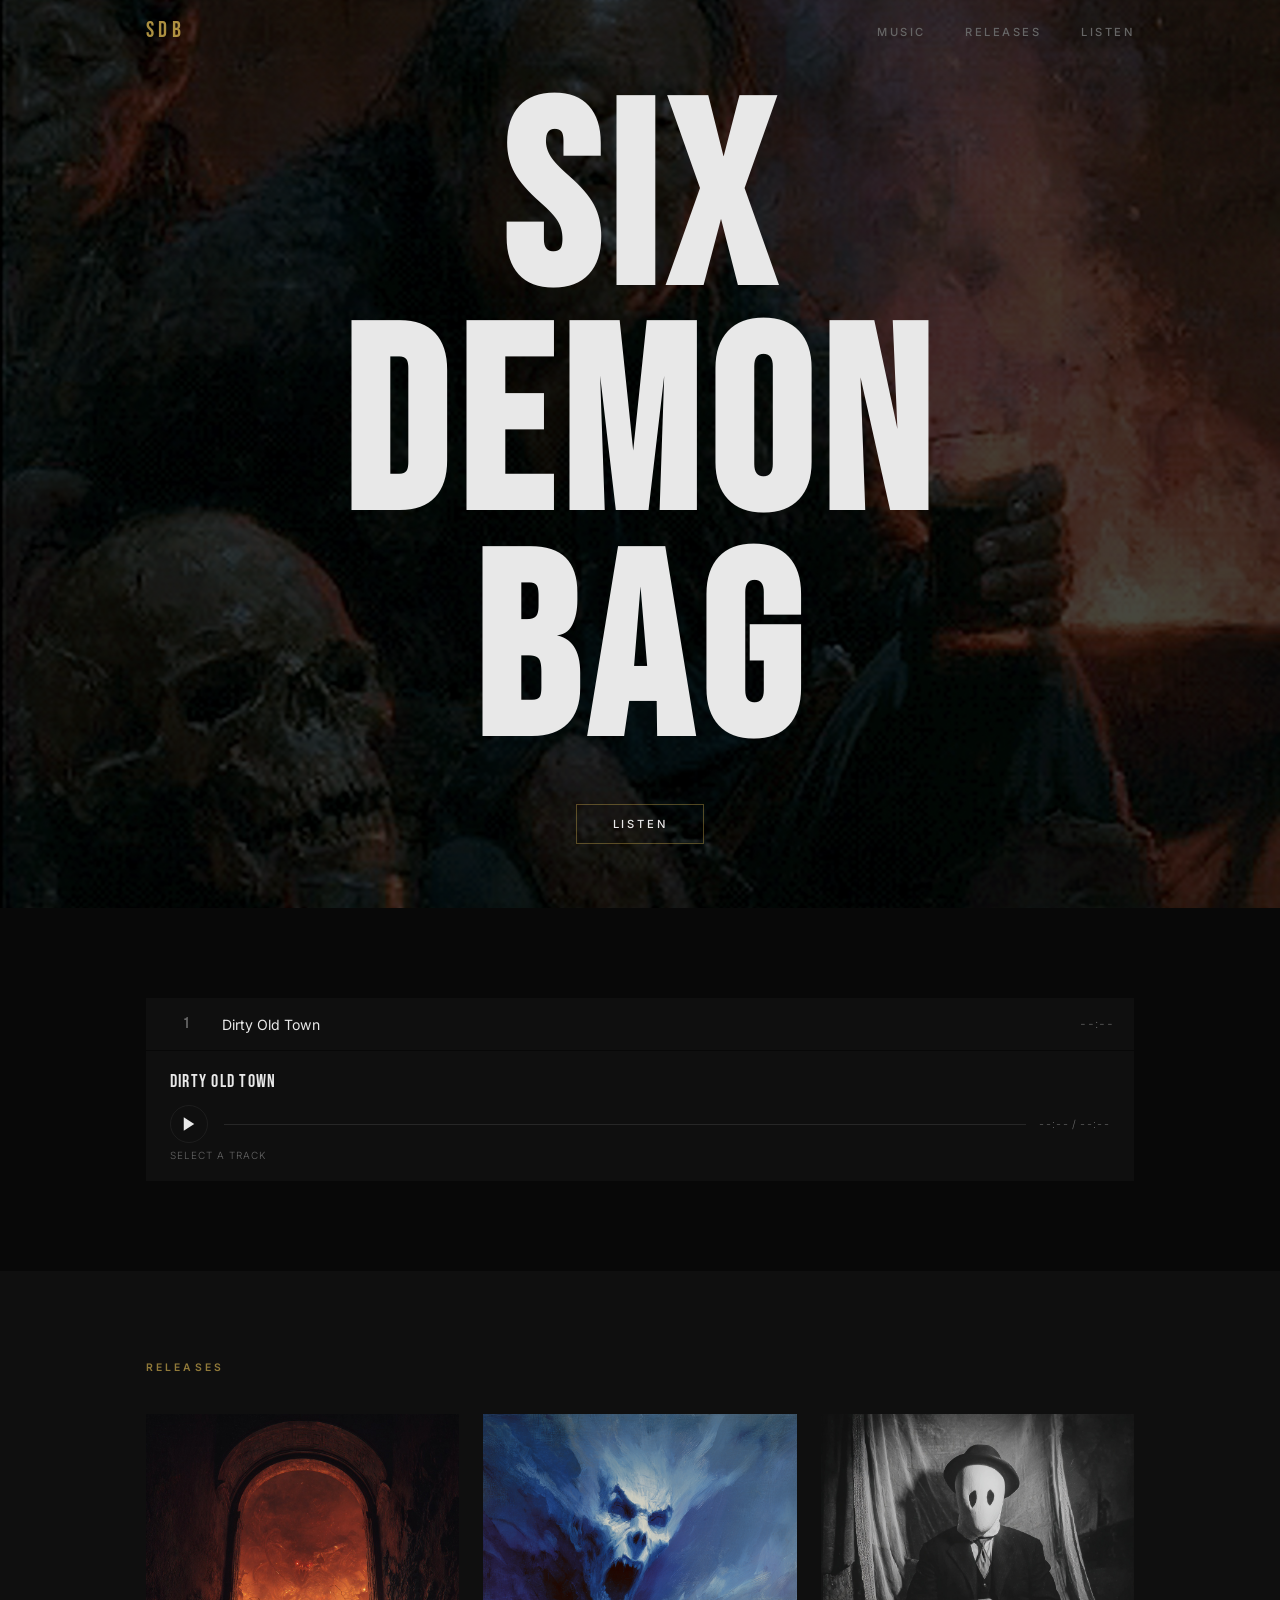
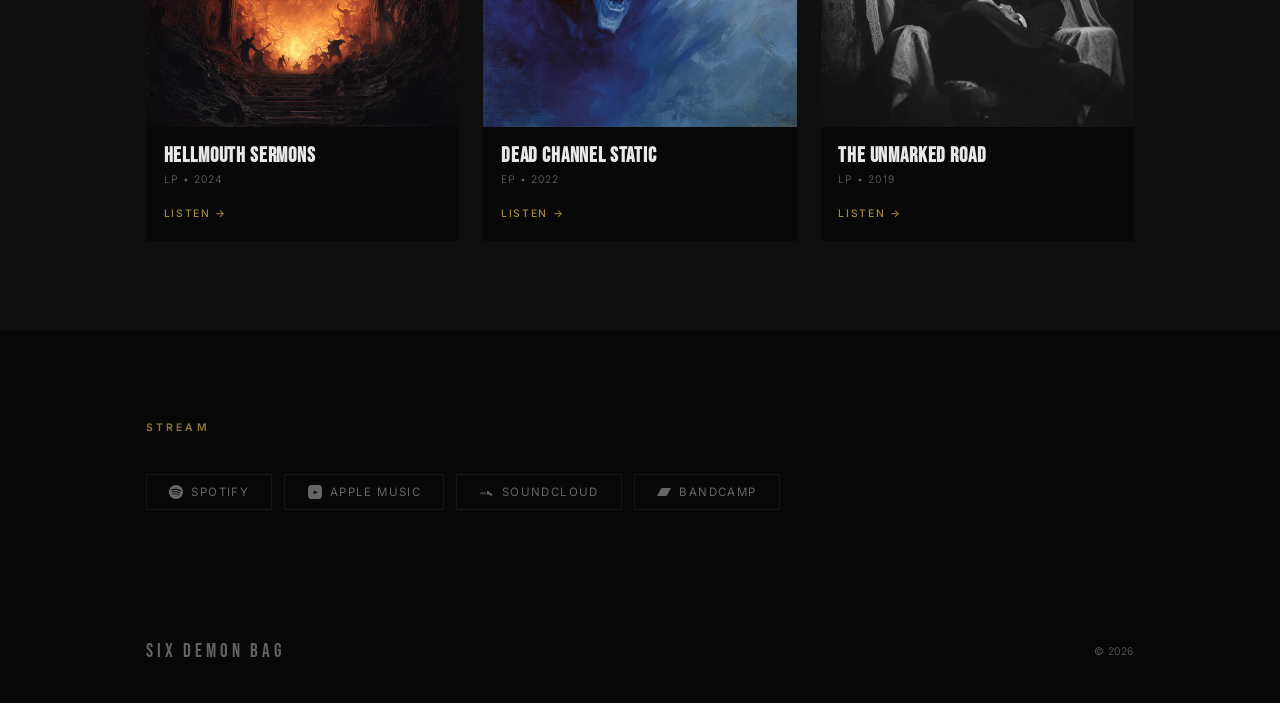
==== commit 6890f88c: "Minimal redesign: full-image hero, strip all decorative lines and text - hero-bg.jpg as full-bleed h" ====
--- a/index.html
+++ b/index.html
@@ -6,22 +6,19 @@
   <title>Six Demon Bag</title>
   <link rel="preconnect" href="https://fonts.googleapis.com" />
   <link rel="preconnect" href="https://fonts.gstatic.com" crossorigin />
-  <link href="https://fonts.googleapis.com/css2?family=Bebas+Neue&family=Inter:wght@300;400;500;600&display=swap" rel="stylesheet" />
+  <link href="https://fonts.googleapis.com/css2?family=Bebas+Neue&family=Inter:wght@300;400;500&display=swap" rel="stylesheet" />
   <link rel="stylesheet" href="styles.css" />
 </head>
 <body>
 
   <!-- NAV -->
-  <nav class="nav" id="nav" role="navigation" aria-label="Main navigation">
+  <nav class="nav" id="nav">
     <div class="nav__inner">
-      <a class="nav__logo" href="#hero" aria-label="Six Demon Bag — home">SDB</a>
-      <button class="nav__hamburger" id="hamburger"
-              aria-label="Toggle navigation menu"
-              aria-expanded="false"
-              aria-controls="nav-links">
+      <a class="nav__logo" href="#hero">SDB</a>
+      <button class="nav__hamburger" id="hamburger" aria-label="Menu" aria-expanded="false" aria-controls="nav-links">
         <span></span><span></span><span></span>
       </button>
-      <ul class="nav__links" id="nav-links" role="list">
+      <ul class="nav__links" id="nav-links">
         <li><a href="#music">Music</a></li>
         <li><a href="#releases">Releases</a></li>
         <li><a href="#listen">Listen</a></li>
@@ -30,64 +27,34 @@
   </nav>
 
   <!-- HERO -->
-  <section class="hero" id="hero" aria-label="Hero">
+  <section class="hero" id="hero">
     <div class="hero__bg" aria-hidden="true"></div>
-    <div class="hero__noise-overlay" aria-hidden="true"></div>
     <div class="hero__content">
-      <p class="hero__eyebrow">Est. MMXIX &nbsp;&middot;&nbsp; Independent</p>
-      <h1 class="hero__title">
-        <span>SIX</span>
-        <span>DEMON</span>
-        <span>BAG</span>
-      </h1>
-      <p class="hero__tagline">No face. No name. Only the sound.</p>
-      <a class="hero__cta" href="#music">Hear the Music</a>
-    </div>
-    <div class="hero__scroll-hint" aria-hidden="true">
-      <span class="hero__scroll-line"></span>
+      <h1 class="hero__title">SIX<br/>DEMON<br/>BAG</h1>
+      <a class="hero__cta" href="#music">Listen</a>
     </div>
   </section>
 
-  <!-- PORTRAIT (full-bleed masked figure) -->
-  <section class="portrait" id="about" aria-label="Artist portrait">
-    <div class="portrait__img-wrap">
-      <img class="portrait__img" src="assets/mask.jpg" alt="" aria-hidden="true" />
-      <div class="portrait__veil" aria-hidden="true"></div>
-    </div>
-    <div class="portrait__caption">
-      <span class="section-label">The Artist</span>
-      <p class="portrait__line">No face. No name. Only the sound.</p>
-    </div>
-  </section>
-
-  <!-- MUSIC / PLAYER -->
-  <section class="music" id="music" aria-labelledby="music-heading">
+  <!-- MUSIC -->
+  <section class="music" id="music">
     <div class="container">
-      <div class="section-label" aria-hidden="true">Music</div>
-      <h2 class="section-heading" id="music-heading">Tracks</h2>
 
       <div class="tracklist" id="tracklist">
-
         <div class="track-item" data-index="0">
           <span class="track-num">1</span>
           <span class="track-play-icon" aria-hidden="true">&#9654;</span>
           <div class="track-info">
             <span class="track-name">Dirty Old Town</span>
-            <span class="track-note">Six Demon Bag</span>
           </div>
           <span class="track-duration">--:--</span>
         </div>
-
       </div>
 
       <div class="player-bar" id="player-bar">
-        <div class="player-bar__track-info">
-          <div class="player-bar__title" id="player-title">Dirty Old Town</div>
-          <div class="player-bar__status" id="player-status">Select a track to play</div>
-        </div>
+        <div class="player-bar__title" id="player-title">Dirty Old Town</div>
         <div class="player-bar__controls">
           <button class="player-btn player-btn--play" id="play-btn" aria-label="Play / Pause">
-            <svg id="play-icon" width="20" height="20" viewBox="0 0 24 24" fill="currentColor">
+            <svg id="play-icon" width="18" height="18" viewBox="0 0 24 24" fill="currentColor">
               <polygon points="5,3 19,12 5,21"/>
             </svg>
           </button>
@@ -98,66 +65,48 @@
             <span class="player-time" id="player-time">--:-- / --:--</span>
           </div>
         </div>
+        <div class="player-bar__status" id="player-status">Select a track</div>
       </div>
 
     </div>
   </section>
 
   <!-- RELEASES -->
-  <section class="releases" id="releases" aria-labelledby="releases-heading">
+  <section class="releases" id="releases">
     <div class="container">
-      <div class="section-label" aria-hidden="true">Discography</div>
-      <h2 class="section-heading" id="releases-heading">Releases</h2>
+      <div class="section-label">Releases</div>
       <div class="releases__grid">
 
         <article class="album-card">
           <div class="album-card__art" style="background-image:url('assets/hellgate.jpg')" aria-hidden="true">
-            <div class="album-card__overlay">
-              <span class="album-card__play">&#9654;</span>
-            </div>
+            <div class="album-card__overlay"><span class="album-card__play">&#9654;</span></div>
           </div>
           <div class="album-card__body">
             <h3 class="album-card__title">Hellmouth Sermons</h3>
-            <p class="album-card__meta">
-              <span class="album-card__type">LP &bull; 11 tracks</span>
-              <span class="album-card__year">2024</span>
-            </p>
-            <p class="album-card__desc">Eleven sermons from the gate. The screaming made audible.</p>
-            <a class="album-card__link" href="#listen">Listen &rarr;</a>
+            <p class="album-card__meta">LP &bull; 2024</p>
+            <a class="album-card__link" href="#">Listen &rarr;</a>
           </div>
         </article>
 
         <article class="album-card">
           <div class="album-card__art" style="background-image:url('assets/skull.png')" aria-hidden="true">
-            <div class="album-card__overlay">
-              <span class="album-card__play">&#9654;</span>
-            </div>
+            <div class="album-card__overlay"><span class="album-card__play">&#9654;</span></div>
           </div>
           <div class="album-card__body">
             <h3 class="album-card__title">Dead Channel Static</h3>
-            <p class="album-card__meta">
-              <span class="album-card__type">EP &bull; 5 tracks</span>
-              <span class="album-card__year">2022</span>
-            </p>
-            <p class="album-card__desc">Five transmissions from behind the mask. You won't recognise the voice.</p>
-            <a class="album-card__link" href="#listen">Listen &rarr;</a>
+            <p class="album-card__meta">EP &bull; 2022</p>
+            <a class="album-card__link" href="#">Listen &rarr;</a>
           </div>
         </article>
 
         <article class="album-card">
           <div class="album-card__art" style="background-image:url('assets/mask.jpg')" aria-hidden="true">
-            <div class="album-card__overlay">
-              <span class="album-card__play">&#9654;</span>
-            </div>
+            <div class="album-card__overlay"><span class="album-card__play">&#9654;</span></div>
           </div>
           <div class="album-card__body">
             <h3 class="album-card__title">The Unmarked Road</h3>
-            <p class="album-card__meta">
-              <span class="album-card__type">LP &bull; 9 tracks</span>
-              <span class="album-card__year">2019</span>
-            </p>
-            <p class="album-card__desc">Where the door was first found. Nine tracks before the name was chosen.</p>
-            <a class="album-card__link" href="#listen">Listen &rarr;</a>
+            <p class="album-card__meta">LP &bull; 2019</p>
+            <a class="album-card__link" href="#">Listen &rarr;</a>
           </div>
         </article>
 
@@ -166,38 +115,28 @@
   </section>
 
   <!-- LISTEN -->
-  <section class="listen" id="listen" aria-labelledby="listen-heading">
+  <section class="listen" id="listen">
     <div class="container">
-      <div class="section-label" aria-hidden="true">Stream &amp; Buy</div>
-      <h2 class="section-heading" id="listen-heading">Listen</h2>
-      <p class="listen__sub">Find Six Demon Bag on your platform of choice.</p>
-      <div class="listen__platforms" role="list">
+      <div class="section-label">Stream</div>
+      <div class="listen__platforms">
 
-        <a class="platform-btn" href="#" role="listitem" aria-label="Listen on Spotify">
-          <svg class="platform-btn__icon" viewBox="0 0 24 24" fill="currentColor" aria-hidden="true">
-            <path d="M12 0C5.4 0 0 5.4 0 12s5.4 12 12 12 12-5.4 12-12S18.66 0 12 0zm5.521 17.34c-.24.359-.66.48-1.021.24-2.82-1.74-6.36-2.101-10.561-1.141-.418.122-.779-.179-.899-.539-.12-.421.18-.78.54-.9 4.56-1.021 8.52-.6 11.64 1.32.42.18.479.659.301 1.02zm1.44-3.3c-.301.42-.841.6-1.262.3-3.239-1.98-8.159-2.58-11.939-1.38-.479.12-1.02-.12-1.14-.6-.12-.48.12-1.021.6-1.141C9.6 9.9 15 10.561 18.72 12.84c.361.181.54.78.241 1.2zm.12-3.36C15.24 8.4 8.82 8.16 5.16 9.301c-.6.179-1.2-.181-1.38-.721-.18-.601.18-1.2.72-1.381 4.26-1.26 11.28-1.02 15.721 1.621.539.3.719 1.02.419 1.56-.299.421-1.02.599-1.559.3z"/>
-          </svg>
+        <a class="platform-btn" href="#" aria-label="Spotify">
+          <svg class="platform-btn__icon" viewBox="0 0 24 24" fill="currentColor"><path d="M12 0C5.4 0 0 5.4 0 12s5.4 12 12 12 12-5.4 12-12S18.66 0 12 0zm5.521 17.34c-.24.359-.66.48-1.021.24-2.82-1.74-6.36-2.101-10.561-1.141-.418.122-.779-.179-.899-.539-.12-.421.18-.78.54-.9 4.56-1.021 8.52-.6 11.64 1.32.42.18.479.659.301 1.02zm1.44-3.3c-.301.42-.841.6-1.262.3-3.239-1.98-8.159-2.58-11.939-1.38-.479.12-1.02-.12-1.14-.6-.12-.48.12-1.021.6-1.141C9.6 9.9 15 10.561 18.72 12.84c.361.181.54.78.241 1.2zm.12-3.36C15.24 8.4 8.82 8.16 5.16 9.301c-.6.179-1.2-.181-1.38-.721-.18-.601.18-1.2.72-1.381 4.26-1.26 11.28-1.02 15.721 1.621.539.3.719 1.02.419 1.56-.299.421-1.02.599-1.559.3z"/></svg>
           Spotify
         </a>
 
-        <a class="platform-btn" href="#" role="listitem" aria-label="Listen on Apple Music">
-          <svg class="platform-btn__icon" viewBox="0 0 24 24" fill="currentColor" aria-hidden="true">
-            <path d="M23.994 6.124a9.23 9.23 0 00-.24-2.19c-.317-1.31-1.062-2.31-2.18-2.99a5.64 5.64 0 00-1.621-.77c-.57-.144-1.174-.2-1.98-.22A50.77 50.77 0 0017.155 0H6.845a50.77 50.77 0 00-.818.01c-.806.02-1.41.076-1.98.22A5.64 5.64 0 002.426.944C1.446 1.624.715 2.624.438 3.934a9.23 9.23 0 00-.24 2.19C.025 7.049 0 7.418 0 12s.025 4.951.198 5.876a9.23 9.23 0 00.24 2.19c.317 1.31 1.048 2.31 2.028 2.99a5.64 5.64 0 001.62.77c.57.144 1.174.2 1.98.22.438.012.818.015.818.015h10.228s.38-.003.818-.015c.806-.02 1.41-.076 1.98-.22a5.64 5.64 0 001.62-.77c.98-.68 1.711-1.68 2.028-2.99a9.23 9.23 0 00.24-2.19C23.975 16.951 24 16.582 24 12s-.025-4.951-.006-5.876zM9.617 16.025l-.006-7.198 6.9 3.604-6.894 3.594z"/>
-          </svg>
+        <a class="platform-btn" href="#" aria-label="Apple Music">
+          <svg class="platform-btn__icon" viewBox="0 0 24 24" fill="currentColor"><path d="M23.994 6.124a9.23 9.23 0 00-.24-2.19c-.317-1.31-1.062-2.31-2.18-2.99a5.64 5.64 0 00-1.621-.77c-.57-.144-1.174-.2-1.98-.22A50.77 50.77 0 0017.155 0H6.845a50.77 50.77 0 00-.818.01c-.806.02-1.41.076-1.98.22A5.64 5.64 0 002.426.944C1.446 1.624.715 2.624.438 3.934a9.23 9.23 0 00-.24 2.19C.025 7.049 0 7.418 0 12s.025 4.951.198 5.876a9.23 9.23 0 00.24 2.19c.317 1.31 1.048 2.31 2.028 2.99a5.64 5.64 0 001.62.77c.57.144 1.174.2 1.98.22.438.012.818.015.818.015h10.228s.38-.003.818-.015c.806-.02 1.41-.076 1.98-.22a5.64 5.64 0 001.62-.77c.98-.68 1.711-1.68 2.028-2.99a9.23 9.23 0 00.24-2.19C23.975 16.951 24 16.582 24 12s-.025-4.951-.006-5.876zM9.617 16.025l-.006-7.198 6.9 3.604-6.894 3.594z"/></svg>
           Apple Music
         </a>
 
-        <a class="platform-btn" href="#" role="listitem" aria-label="Listen on SoundCloud">
-          <svg class="platform-btn__icon" viewBox="0 0 24 24" fill="currentColor" aria-hidden="true">
-            <path d="M1.175 12.225c-.015 0-.03.002-.044.006a.21.21 0 00-.131.197l-.27 1.572.27 1.547a.21.21 0 00.416 0l.307-1.547-.307-1.572a.21.21 0 00-.241-.203zm1.602-.35a.237.237 0 00-.237.213l-.303 1.91.303 1.853a.237.237 0 00.475 0l.344-1.853-.344-1.91a.238.238 0 00-.238-.213zm1.584-.169a.265.265 0 00-.265.237l-.273 2.08.273 2.01a.265.265 0 00.53 0l.31-2.01-.31-2.08a.265.265 0 00-.265-.237zm1.6-.082a.294.294 0 00-.293.265l-.242 2.162.242 2.075a.294.294 0 00.587 0l.274-2.075-.274-2.162a.294.294 0 00-.294-.265zm1.591-.037a.322.322 0 00-.32.293l-.21 2.2.21 2.128a.322.322 0 00.643 0l.238-2.128-.238-2.2a.322.322 0 00-.323-.293zm1.601.009a.35.35 0 00-.35.32l-.18 2.19.18 2.164a.35.35 0 00.7 0l.204-2.164-.204-2.19a.35.35 0 00-.35-.32zm7.466 1.31c-.136 0-.267.013-.394.038-.13-1.51-1.397-2.688-2.939-2.688-.38 0-.744.07-1.074.2a.366.366 0 00-.237.34v5.296c0 .187.152.34.34.355h4.304A1.855 1.855 0 0021 16.27a1.855 1.855 0 00-1.381-1.316z"/>
-          </svg>
+        <a class="platform-btn" href="#" aria-label="SoundCloud">
+          <svg class="platform-btn__icon" viewBox="0 0 24 24" fill="currentColor"><path d="M1.175 12.225c-.015 0-.03.002-.044.006a.21.21 0 00-.131.197l-.27 1.572.27 1.547a.21.21 0 00.416 0l.307-1.547-.307-1.572a.21.21 0 00-.241-.203zm1.602-.35a.237.237 0 00-.237.213l-.303 1.91.303 1.853a.237.237 0 00.475 0l.344-1.853-.344-1.91a.238.238 0 00-.238-.213zm1.584-.169a.265.265 0 00-.265.237l-.273 2.08.273 2.01a.265.265 0 00.53 0l.31-2.01-.31-2.08a.265.265 0 00-.265-.237zm1.6-.082a.294.294 0 00-.293.265l-.242 2.162.242 2.075a.294.294 0 00.587 0l.274-2.075-.274-2.162a.294.294 0 00-.294-.265zm1.591-.037a.322.322 0 00-.32.293l-.21 2.2.21 2.128a.322.322 0 00.643 0l.238-2.128-.238-2.2a.322.322 0 00-.323-.293zm1.601.009a.35.35 0 00-.35.32l-.18 2.19.18 2.164a.35.35 0 00.7 0l.204-2.164-.204-2.19a.35.35 0 00-.35-.32zm7.466 1.31c-.136 0-.267.013-.394.038-.13-1.51-1.397-2.688-2.939-2.688-.38 0-.744.07-1.074.2a.366.366 0 00-.237.34v5.296c0 .187.152.34.34.355h4.304A1.855 1.855 0 0021 16.27a1.855 1.855 0 00-1.381-1.316z"/></svg>
           SoundCloud
         </a>
 
-        <a class="platform-btn" href="#" role="listitem" aria-label="Buy on Bandcamp">
-          <svg class="platform-btn__icon" viewBox="0 0 24 24" fill="currentColor" aria-hidden="true">
-            <path d="M0 18.75l7.437-13.5H24l-7.438 13.5z"/>
-          </svg>
+        <a class="platform-btn" href="#" aria-label="Bandcamp">
+          <svg class="platform-btn__icon" viewBox="0 0 24 24" fill="currentColor"><path d="M0 18.75l7.437-13.5H24l-7.438 13.5z"/></svg>
           Bandcamp
         </a>
 
@@ -206,40 +145,16 @@
   </section>
 
   <!-- FOOTER -->
-  <footer class="footer" role="contentinfo">
+  <footer class="footer">
     <div class="container">
-      <div class="footer__inner">
-        <div class="footer__brand">
-          <span class="footer__logo">SIX DEMON BAG</span>
-          <p class="footer__copy">&copy; 2026 Six Demon Bag. All rights reserved.</p>
-        </div>
-        <nav class="footer__social" aria-label="Social media links">
-          <a class="footer__social-link" href="#" aria-label="Instagram">
-            <svg viewBox="0 0 24 24" fill="currentColor" aria-hidden="true">
-              <path d="M12 2.163c3.204 0 3.584.012 4.85.07 3.252.148 4.771 1.691 4.919 4.919.058 1.265.069 1.645.069 4.849 0 3.205-.012 3.584-.069 4.849-.149 3.225-1.664 4.771-4.919 4.919-1.266.058-1.644.07-4.85.07-3.204 0-3.584-.012-4.849-.07-3.26-.149-4.771-1.699-4.919-4.92-.058-1.265-.07-1.644-.07-4.849 0-3.204.013-3.583.07-4.849.149-3.227 1.664-4.771 4.919-4.919 1.266-.057 1.645-.069 4.849-.069zm0-2.163c-3.259 0-3.667.014-4.947.072-4.358.2-6.78 2.618-6.98 6.98-.059 1.281-.073 1.689-.073 4.948 0 3.259.014 3.668.072 4.948.2 4.358 2.618 6.78 6.98 6.98 1.281.058 1.689.072 4.948.072 3.259 0 3.668-.014 4.948-.072 4.354-.2 6.782-2.618 6.979-6.98.059-1.28.073-1.689.073-4.948 0-3.259-.014-3.667-.072-4.947-.196-4.354-2.617-6.78-6.979-6.98-1.281-.059-1.69-.073-4.949-.073zm0 5.838c-3.403 0-6.162 2.759-6.162 6.162s2.759 6.163 6.162 6.163 6.162-2.759 6.162-6.163c0-3.403-2.759-6.162-6.162-6.162zm0 10.162c-2.209 0-4-1.79-4-4 0-2.209 1.791-4 4-4s4 1.791 4 4c0 2.21-1.791 4-4 4zm6.406-11.845c-.796 0-1.441.645-1.441 1.44s.645 1.44 1.441 1.44c.795 0 1.439-.645 1.439-1.44s-.644-1.44-1.439-1.44z"/>
-            </svg>
-          </a>
-          <a class="footer__social-link" href="#" aria-label="Twitter / X">
-            <svg viewBox="0 0 24 24" fill="currentColor" aria-hidden="true">
-              <path d="M18.244 2.25h3.308l-7.227 8.26 8.502 11.24H16.17l-4.714-6.231-5.401 6.231H2.744l7.737-8.835L1.254 2.25H8.08l4.253 5.622zm-1.161 17.52h1.833L7.084 4.126H5.117z"/>
-            </svg>
-          </a>
-          <a class="footer__social-link" href="#" aria-label="YouTube">
-            <svg viewBox="0 0 24 24" fill="currentColor" aria-hidden="true">
-              <path d="M23.498 6.186a3.016 3.016 0 00-2.122-2.136C19.505 3.545 12 3.545 12 3.545s-7.505 0-9.377.505A3.017 3.017 0 00.502 6.186C0 8.07 0 12 0 12s0 3.93.502 5.814a3.016 3.016 0 002.122 2.136c1.871.505 9.376.505 9.376.505s7.505 0 9.377-.505a3.015 3.015 0 002.122-2.136C24 15.93 24 12 24 12s0-3.93-.502-5.814zM9.545 15.568V8.432L15.818 12l-6.273 3.568z"/>
-            </svg>
-          </a>
-        </nav>
-      </div>
+      <span class="footer__logo">SIX DEMON BAG</span>
+      <p class="footer__copy">&copy; 2026</p>
     </div>
   </footer>
 
   <script>
     window.__SDB_TRACKS__ = [
-      {
-        name: "Dirty Old Town",
-        src:  "https://drive.google.com/uc?export=download&id=1e8A39OhO-4cyNA4c4_inXyLDSH_76SjD&confirm=t"
-      }
+      { name: "Dirty Old Town", src: "assets/dirty-old-town.m4a" }
     ];
   </script>
   <script src="script.js"></script>
--- a/styles.css
+++ b/styles.css
@@ -1,263 +1,114 @@
-/* =========================================================
-   PORTRAIT — full-bleed masked figure, no bio
-   ========================================================= */
-.portrait {
-  position: relative;
-  height: 80vh;
-  min-height: 500px;
-  overflow: hidden;
-}
-
-.portrait__img-wrap {
-  position: absolute;
-  inset: 0;
-}
-
-.portrait__img {
-  width: 100%;
-  height: 100%;
-  object-fit: cover;
-  object-position: center 15%;
-  filter: grayscale(100%) contrast(1.1);
-  opacity: 0.55;
-}
-
-.portrait__veil {
-  position: absolute;
-  inset: 0;
-  background:
-    linear-gradient(to bottom, var(--bg) 0%, transparent 18%, transparent 70%, var(--bg) 100%),
-    linear-gradient(to right, rgba(0,0,0,0.4) 0%, transparent 40%, transparent 60%, rgba(0,0,0,0.4) 100%);
-}
-
-.portrait__caption {
-  position: absolute;
-  bottom: 3.5rem;
-  left: 50%;
-  transform: translateX(-50%);
-  text-align: center;
-  z-index: 1;
-}
-
-.portrait__line {
-  font-family: var(--font-head);
-  font-size: clamp(1.2rem, 3vw, 2rem);
-  letter-spacing: 0.12em;
-  color: var(--bone);
-  margin-top: 0.5rem;
-  opacity: 0.7;
-}
-
-/* =========================================================
-   SIX DEMON BAG — styles.css
-   Palette:
-     bg          #0d0d0d  (near-black)
-     surface     #131313  (cards / elements)
-     off-white   #e8e8e8
-     muted       #888
-     crimson     #8b0000
-     gold        #c9a84c
-   Fonts: Bebas Neue (headings) · Inter (body)
-   ========================================================= */
-
-/* ─── RESET & BASE ──────────────────────────────────────── */
-
-*, *::before, *::after {
-  box-sizing: border-box;
-  margin: 0;
-  padding: 0;
-}
+/* SIX DEMON BAG */
+
+*, *::before, *::after { box-sizing: border-box; margin: 0; padding: 0; }
 
 :root {
-  --bg:          #080810;
-  --bg-alt:      #06060e;
-  --surface:     #0f0f1a;
-  --surface-2:   #161625;
-  --text:        #e8e8e8;
-  --text-dim:    #8888aa;
-  --text-faint:  #404055;
-  --crimson:     #8b0000;
-  --crimson-lit: #b30000;
-  --indigo:      #1a1040;
-  --midnight:    #07071a;
-  --bone:        #d6cfc0;
-  --gold:        #c9a84c;
-  --border:      rgba(255, 255, 255, 0.05);
-  --border-red:  rgba(139, 0, 0, 0.22);
-  --border-blue: rgba(80, 60, 180, 0.18);
-}
-
-html {
-  scroll-behavior: smooth;
-  font-size: 16px;
-}
+  --bg:      #080808;
+  --surface: #0f0f0f;
+  --text:    #e8e8e8;
+  --dim:     #666;
+  --gold:    #c9a84c;
+  --crimson: #8b0000;
+  --border:  rgba(255,255,255,0.06);
+}
+
+html { scroll-behavior: smooth; }
 
 body {
-  background-color: var(--bg);
+  background: var(--bg);
   color: var(--text);
   font-family: 'Inter', sans-serif;
-  font-weight: 400;
-  line-height: 1.68;
+  font-weight: 300;
   -webkit-font-smoothing: antialiased;
   overflow-x: hidden;
 }
 
-img, svg { display: block; max-width: 100%; }
-a        { color: inherit; text-decoration: none; }
-ul       { list-style: none; }
-
-/* ─── LAYOUT HELPERS ────────────────────────────────────── */
+a   { color: inherit; text-decoration: none; }
+ul  { list-style: none; }
+img { display: block; max-width: 100%; }
 
 .container {
   width: 100%;
-  max-width: 1160px;
+  max-width: 1100px;
   margin-inline: auto;
-  padding-inline: clamp(1.25rem, 5vw, 3rem);
+  padding-inline: clamp(1.5rem, 6vw, 3.5rem);
 }
 
 .section-label {
-  font-family: 'Inter', sans-serif;
-  font-size: 0.68rem;
+  font-size: 0.65rem;
   font-weight: 600;
   letter-spacing: 0.3em;
   text-transform: uppercase;
   color: var(--gold);
-  opacity: 0.75;
-  margin-bottom: 0.65rem;
-}
-
-.section-heading {
-  font-family: 'Bebas Neue', sans-serif;
-  font-size: clamp(2.6rem, 5.5vw, 4rem);
-  letter-spacing: 0.05em;
-  line-height: 1;
-  color: var(--text);
-  margin-bottom: 2.75rem;
-}
-
-/* ─── SCROLL REVEAL ─────────────────────────────────────── */
-
-.reveal {
-  opacity: 0;
-  transform: translateY(30px);
-  transition: opacity 0.7s cubic-bezier(0.16, 1, 0.3, 1),
-              transform 0.7s cubic-bezier(0.16, 1, 0.3, 1);
-}
-
-.reveal.is-visible {
-  opacity: 1;
-  transform: translateY(0);
-}
-
-/* staggered children */
-.reveal-grid > * {
-  opacity: 0;
-  transform: translateY(24px);
-  transition: opacity 0.6s cubic-bezier(0.16, 1, 0.3, 1),
-              transform 0.6s cubic-bezier(0.16, 1, 0.3, 1);
-}
-
-.reveal-grid.is-visible > *:nth-child(1) { transition-delay: 0.05s; opacity: 1; transform: none; }
-.reveal-grid.is-visible > *:nth-child(2) { transition-delay: 0.17s; opacity: 1; transform: none; }
-.reveal-grid.is-visible > *:nth-child(3) { transition-delay: 0.29s; opacity: 1; transform: none; }
-
-/* ─── NAVIGATION ────────────────────────────────────────── */
+  opacity: 0.7;
+  margin-bottom: 2.5rem;
+}
+
+/* ── NAV ───────────────────────────────────────────────── */
 
 .nav {
   position: fixed;
-  top: 0;
-  left: 0;
-  right: 0;
-  z-index: 200;
-  transition:
-    background 0.4s ease,
-    box-shadow  0.4s ease;
+  inset: 0 0 auto;
+  z-index: 100;
+  transition: background 0.4s;
 }
 
 .nav.scrolled {
-  background: rgba(13, 13, 13, 0.94);
-  backdrop-filter: blur(14px);
-  -webkit-backdrop-filter: blur(14px);
-  box-shadow: 0 1px 0 var(--border-red);
+  background: rgba(8,8,8,0.92);
+  backdrop-filter: blur(12px);
 }
 
 .nav__inner {
   display: flex;
   align-items: center;
   justify-content: space-between;
-  height: 66px;
-  padding-inline: clamp(1.25rem, 5vw, 3rem);
-  max-width: 1160px;
+  height: 60px;
+  padding-inline: clamp(1.5rem, 6vw, 3.5rem);
+  max-width: 1100px;
   margin-inline: auto;
 }
 
 .nav__logo {
   font-family: 'Bebas Neue', sans-serif;
-  font-size: 1.5rem;
-  letter-spacing: 0.18em;
-  color: var(--text);
+  font-size: 1.4rem;
+  letter-spacing: 0.2em;
+  color: var(--gold);
+  opacity: 0.85;
+}
+
+.nav__links {
+  display: flex;
+  gap: 2.5rem;
+}
+
+.nav__links a {
+  font-size: 0.7rem;
+  font-weight: 500;
+  letter-spacing: 0.22em;
+  text-transform: uppercase;
+  color: var(--dim);
   transition: color 0.2s;
 }
-.nav__logo:hover { color: var(--gold); }
-
-.nav__links {
-  display: flex;
-  gap: 2.75rem;
-  align-items: center;
-}
-
-.nav__links a {
-  font-size: 0.75rem;
-  font-weight: 500;
-  letter-spacing: 0.2em;
-  text-transform: uppercase;
-  color: var(--text-dim);
-  transition: color 0.2s;
-  position: relative;
-  padding-bottom: 3px;
-}
-
-.nav__links a::after {
-  content: '';
-  position: absolute;
-  bottom: 0;
-  left: 0;
-  width: 0;
-  height: 1px;
-  background: var(--crimson);
-  transition: width 0.25s ease;
-}
-
-.nav__links a:hover       { color: var(--text); }
-.nav__links a:hover::after { width: 100%; }
-
-/* Hamburger */
+.nav__links a:hover { color: var(--text); }
+
 .nav__hamburger {
   display: none;
   flex-direction: column;
   justify-content: space-between;
-  width: 26px;
-  height: 17px;
-  background: none;
-  border: none;
-  cursor: pointer;
-  padding: 0;
-  z-index: 300;
-}
-
+  width: 24px; height: 16px;
+  background: none; border: none;
+  cursor: pointer; padding: 0;
+}
 .nav__hamburger span {
-  display: block;
-  height: 2px;
+  display: block; height: 1px;
   background: var(--text);
-  border-radius: 2px;
-  transition: transform 0.3s ease, opacity 0.3s ease, background 0.2s;
-}
-
+  transition: transform 0.3s, opacity 0.3s;
+}
 .nav__hamburger[aria-expanded="true"] span:nth-child(1) { transform: translateY(7.5px) rotate(45deg); }
 .nav__hamburger[aria-expanded="true"] span:nth-child(2) { opacity: 0; }
 .nav__hamburger[aria-expanded="true"] span:nth-child(3) { transform: translateY(-7.5px) rotate(-45deg); }
 
-/* ─── HERO ──────────────────────────────────────────────── */
+/* ── HERO ──────────────────────────────────────────────── */
 
 .hero {
   position: relative;
@@ -268,581 +119,145 @@
   overflow: hidden;
 }
 
-/* Layered blue-black atmosphere with crimson underbelly — skull painting palette */
 .hero__bg {
   position: absolute;
   inset: 0;
-  background:
-    radial-gradient(ellipse 80% 50% at 50% 15%, rgba(30, 20, 90, 0.65) 0%, transparent 60%),
-    radial-gradient(ellipse 60% 40% at 50% 60%, rgba(100, 0, 0, 0.35) 0%, transparent 55%),
-    radial-gradient(ellipse 40% 30% at 15% 80%, rgba(139, 0, 0, 0.12) 0%, transparent 50%),
-    radial-gradient(ellipse 35% 25% at 85% 20%, rgba(40, 20, 120, 0.2) 0%, transparent 45%),
-    linear-gradient(180deg, #07071a 0%, #0a0612 45%, #080810 100%);
-}
-
-/* SVG fractal-noise grain — inlined as data URI */
-.hero__noise-overlay {
-  position: absolute;
-  inset: 0;
-  background-image: url("data:image/svg+xml,%3Csvg xmlns='http://www.w3.org/2000/svg' width='250' height='250'%3E%3Cfilter id='n'%3E%3CfeTurbulence type='fractalNoise' baseFrequency='0.72' numOctaves='4' stitchTiles='stitch'/%3E%3CfeColorMatrix type='saturate' values='0'/%3E%3C/filter%3E%3Crect width='250' height='250' filter='url(%23n)' opacity='0.04'/%3E%3C/svg%3E");
-  background-repeat: repeat;
-  background-size: 250px 250px;
-  pointer-events: none;
-  opacity: 1;
+  background-image: url('assets/hero-bg.jpg');
+  background-size: cover;
+  background-position: center 30%;
+  /* dark overlay so title reads clearly */
+  filter: brightness(0.28) saturate(0.8);
 }
 
 .hero__content {
   position: relative;
-  z-index: 2;
+  z-index: 1;
   text-align: center;
   display: flex;
   flex-direction: column;
   align-items: center;
-  gap: 1.25rem;
+  gap: 2rem;
   padding: 6rem 1.5rem 4rem;
 }
 
-.hero__eyebrow {
-  font-size: 0.7rem;
-  font-weight: 400;
-  letter-spacing: 0.4em;
-  text-transform: uppercase;
-  color: var(--gold);
-  opacity: 0.65;
-}
-
 .hero__title {
   font-family: 'Bebas Neue', sans-serif;
-  font-size: clamp(5.5rem, 19vw, 15rem);
-  line-height: 0.87;
+  font-size: clamp(5rem, 20vw, 16rem);
+  line-height: 0.88;
   letter-spacing: 0.04em;
   color: var(--text);
-  animation: nameGlow 4.5s ease-in-out infinite;
-  user-select: none;
-}
-
-.hero__title span { display: block; }
-
-@keyframes nameGlow {
-  0%, 100% {
-    text-shadow:
-      0 0 25px rgba(60, 40, 160, 0.18),
-      0 0 60px rgba(60, 40, 160, 0.08);
-  }
-  40% {
-    text-shadow:
-      0 0 40px rgba(80, 60, 200, 0.45),
-      0 0 90px rgba(60, 40, 160, 0.25),
-      0 0 160px rgba(30, 20, 90, 0.12);
-  }
-  70% {
-    text-shadow:
-      0 0 45px rgba(139, 0, 0, 0.4),
-      0 0 100px rgba(100, 0, 0, 0.18),
-      0 0 180px rgba(60, 0, 0, 0.07);
-  }
-}
-
-.hero__tagline {
-  font-size: clamp(0.78rem, 1.6vw, 0.95rem);
-  font-weight: 300;
-  letter-spacing: 0.18em;
-  text-transform: uppercase;
-  color: var(--text-dim);
-  font-style: italic;
-  margin-top: 0.25rem;
-}
-
-/* CTA button — bordered, fills on hover */
+  animation: pulse 5s ease-in-out infinite;
+}
+
+@keyframes pulse {
+  0%, 100% { text-shadow: 0 0 60px rgba(200,160,60,0.08); }
+  50%       { text-shadow: 0 0 100px rgba(200,160,60,0.22), 0 0 200px rgba(139,0,0,0.08); }
+}
+
 .hero__cta {
   display: inline-block;
-  margin-top: 0.5rem;
-  padding: 0.8rem 2.4rem;
-  border: 1px solid rgba(139, 0, 0, 0.55);
-  font-size: 0.72rem;
+  padding: 0.75rem 2.25rem;
+  border: 1px solid rgba(201,168,76,0.4);
+  font-size: 0.7rem;
   font-weight: 500;
-  letter-spacing: 0.24em;
+  letter-spacing: 0.25em;
   text-transform: uppercase;
   color: var(--text);
-  position: relative;
-  overflow: hidden;
-  transition: color 0.3s ease, border-color 0.3s ease;
-}
-
-.hero__cta::before {
-  content: '';
-  position: absolute;
-  inset: 0;
-  background: var(--crimson);
-  transform: scaleX(0);
-  transform-origin: left;
-  transition: transform 0.32s cubic-bezier(0.16, 1, 0.3, 1);
-  z-index: -1;
-}
-
-.hero__cta:hover              { border-color: var(--crimson); }
-.hero__cta:hover::before      { transform: scaleX(1); }
-
-/* Animated scroll line */
-.hero__scroll-hint {
-  position: absolute;
-  bottom: 2.25rem;
-  left: 50%;
-  transform: translateX(-50%);
-}
-
-.hero__scroll-line {
-  display: block;
-  width: 1px;
-  height: 52px;
-  background: linear-gradient(to bottom, rgba(201, 168, 76, 0.65), transparent);
-  animation: scrollDrop 2.2s ease-in-out infinite;
-}
-
-@keyframes scrollDrop {
-  0%   { transform: scaleY(0); transform-origin: top;    opacity: 0; }
-  30%  { opacity: 1; }
-  60%  { transform: scaleY(1); transform-origin: top;    opacity: 1; }
-  100% { transform: scaleY(0); transform-origin: bottom; opacity: 0; }
-}
-
-/* ─── ABOUT ─────────────────────────────────────────────── */
-
-.about {
-  background: var(--bg);
-  padding-block: clamp(5rem, 11vh, 8rem);
-  border-top: 1px solid var(--border-red);
-}
-
-.about__grid {
-  display: grid;
-  grid-template-columns: 1fr 260px;
-  gap: 4rem 5rem;
-  align-items: center;
-}
-
-.about__heading {
-  font-family: 'Bebas Neue', sans-serif;
-  font-size: clamp(2.4rem, 4.5vw, 3.6rem);
-  letter-spacing: 0.04em;
-  line-height: 1;
-  color: var(--text);
-  margin-bottom: 1.75rem;
-}
-
-.about__text p {
-  font-size: 0.95rem;
-  color: var(--text-dim);
-  line-height: 1.82;
-  margin-bottom: 1.1rem;
-  max-width: 560px;
-}
-.about__text p:last-child { margin-bottom: 0; }
-
-.about__sigil-wrap {
-  display: flex;
-  align-items: center;
-  justify-content: center;
-}
-
-.about__sigil {
-  width: 220px;
-  height: 220px;
-  animation: sigilSpin 70s linear infinite;
-  opacity: 0.55;
-}
-
-.about__sigil svg { width: 100%; height: 100%; }
-
-@keyframes sigilSpin {
-  to { transform: rotate(360deg); }
-}
-
-/* ─── RELEASES ──────────────────────────────────────────── */
-
-.releases {
-  background: var(--bg-alt);
-  padding-block: clamp(5rem, 11vh, 8rem);
-  border-top: 1px solid var(--border);
-}
-
-.releases__grid {
-  display: grid;
-  grid-template-columns: repeat(3, 1fr);
-  gap: 1.75rem;
-}
-
-/* Album card */
-.album-card {
-  background: var(--surface);
-  border: 1px solid var(--border);
-  overflow: hidden;
-  transition:
-    transform    0.32s cubic-bezier(0.16, 1, 0.3, 1),
-    box-shadow   0.32s ease,
-    border-color 0.32s ease;
-}
-
-.album-card:hover,
-.album-card:focus-visible {
-  transform: translateY(-7px);
-  box-shadow: 0 22px 55px rgba(0, 0, 0, 0.65), 0 0 0 1px rgba(139, 0, 0, 0.32);
-  border-color: rgba(139, 0, 0, 0.35);
-  outline: none;
-}
-
-/* Album card art — uses actual artwork via inline background-image */
-.album-card__art {
-  position: relative;
-  aspect-ratio: 1 / 1;
-  overflow: hidden;
-  background-size: cover;
-  background-position: center;
-  background-color: var(--surface);
-}
-
-/* Hover overlay with play icon */
-.album-card__overlay {
-  position: absolute;
-  inset: 0;
-  background: rgba(0, 0, 0, 0.52);
-  display: flex;
-  align-items: center;
-  justify-content: center;
-  opacity: 0;
-  transition: opacity 0.28s ease;
-}
-
-.album-card:hover .album-card__overlay,
-.album-card:focus-visible .album-card__overlay { opacity: 1; }
-
-.album-card__play {
-  display: flex;
-  align-items: center;
-  justify-content: center;
-  width: 50px;
-  height: 50px;
-  border: 2px solid rgba(201, 168, 76, 0.75);
-  border-radius: 50%;
-  color: var(--gold);
-  font-size: 1rem;
-  padding-left: 4px;
-  transition: background 0.2s;
-}
-
-.album-card:hover .album-card__play {
-  background: rgba(201, 168, 76, 0.12);
-}
-
-/* Card body */
-.album-card__body {
-  padding: 1.4rem 1.5rem 1.65rem;
-}
-
-.album-card__title {
-  font-family: 'Bebas Neue', sans-serif;
-  font-size: 1.55rem;
-  letter-spacing: 0.05em;
-  color: var(--text);
-  line-height: 1.1;
-  margin-bottom: 0.45rem;
-}
-
-.album-card__meta {
-  display: flex;
-  justify-content: space-between;
-  font-size: 0.7rem;
-  letter-spacing: 0.1em;
-  text-transform: uppercase;
-  color: var(--text-faint);
-  margin-bottom: 0.8rem;
-}
-
-.album-card__year { color: var(--gold); opacity: 0.8; }
-
-.album-card__desc {
-  font-size: 0.87rem;
-  color: var(--text-dim);
-  line-height: 1.64;
-  margin-bottom: 1.15rem;
-}
-
-.album-card__link {
-  display: inline-block;
-  font-size: 0.72rem;
-  font-weight: 600;
-  letter-spacing: 0.16em;
-  text-transform: uppercase;
-  color: var(--crimson);
-  transition: color 0.2s;
-}
-.album-card__link:hover { color: var(--gold); }
-
-/* ─── LISTEN ────────────────────────────────────────────── */
-
-.listen {
-  background: var(--bg);
-  padding-block: clamp(5rem, 11vh, 8rem);
-  border-top: 1px solid var(--border);
-}
-
-.listen__sub {
-  font-size: 0.92rem;
-  color: var(--text-dim);
-  margin-top: -1.8rem;
-  margin-bottom: 3rem;
-}
-
-.listen__platforms {
-  display: flex;
-  flex-wrap: wrap;
-  gap: 0.9rem;
-}
-
-/* Pill buttons */
-.platform-btn {
-  display: inline-flex;
-  align-items: center;
-  gap: 0.55rem;
-  padding: 0.72rem 1.65rem;
-  border-radius: 999px;
-  font-size: 0.78rem;
-  font-weight: 500;
-  letter-spacing: 0.1em;
-  text-transform: uppercase;
-  border: 1px solid transparent;
-  transition:
-    background    0.25s ease,
-    border-color  0.25s ease,
-    transform     0.2s ease,
-    color         0.25s ease;
-  cursor: pointer;
-}
-
-.platform-btn:hover  { transform: translateY(-3px); }
-.platform-btn:active { transform: translateY(-1px); }
-
-.platform-btn__icon {
-  width: 15px;
-  height: 15px;
-  flex-shrink: 0;
-}
-
-/* Spotify — muted green */
-.platform-btn--spotify {
-  background:   rgba(30, 215, 96, 0.07);
-  border-color: rgba(30, 215, 96, 0.22);
-  color: #b8f0cc;
-}
-.platform-btn--spotify:hover {
-  background:   rgba(30, 215, 96, 0.15);
-  border-color: rgba(30, 215, 96, 0.45);
-}
-
-/* Apple Music — muted rose */
-.platform-btn--apple {
-  background:   rgba(255, 75, 75, 0.07);
-  border-color: rgba(255, 75, 75, 0.22);
-  color: #f5c0c0;
-}
-.platform-btn--apple:hover {
-  background:   rgba(255, 75, 75, 0.15);
-  border-color: rgba(255, 75, 75, 0.45);
-}
-
-/* SoundCloud — muted orange */
-.platform-btn--soundcloud {
-  background:   rgba(255, 85, 0, 0.07);
-  border-color: rgba(255, 85, 0, 0.22);
-  color: #f5d3b8;
-}
-.platform-btn--soundcloud:hover {
-  background:   rgba(255, 85, 0, 0.15);
-  border-color: rgba(255, 85, 0, 0.45);
-}
-
-/* Bandcamp — muted teal */
-.platform-btn--bandcamp {
-  background:   rgba(30, 190, 165, 0.07);
-  border-color: rgba(30, 190, 165, 0.22);
-  color: #bef0e8;
-}
-.platform-btn--bandcamp:hover {
-  background:   rgba(30, 190, 165, 0.15);
-  border-color: rgba(30, 190, 165, 0.45);
-}
-
-/* ─── FOOTER ────────────────────────────────────────────── */
-
-.footer {
-  background: #090909;
-  border-top: 1px solid var(--border-red);
-  padding-block: 3.5rem;
-}
-
-.footer__inner {
-  display: flex;
-  flex-direction: column;
-  align-items: center;
-  gap: 1.4rem;
-  text-align: center;
-}
-
-.footer__logo {
-  font-family: 'Bebas Neue', sans-serif;
-  font-size: 1.65rem;
-  letter-spacing: 0.22em;
-  color: var(--text);
-}
-
-.footer__social {
-  display: flex;
-  gap: 1.1rem;
-}
-
-.footer__social-link {
-  display: flex;
-  align-items: center;
-  justify-content: center;
-  width: 38px;
-  height: 38px;
-  border-radius: 50%;
-  border: 1px solid rgba(255, 255, 255, 0.09);
-  color: var(--text-faint);
-  transition: color 0.2s, border-color 0.2s, background 0.2s;
-}
-
-.footer__social-link svg { width: 15px; height: 15px; }
-
-.footer__social-link:hover {
-  color: var(--gold);
-  border-color: rgba(201, 168, 76, 0.38);
-  background: rgba(201, 168, 76, 0.05);
-}
-
-.footer__copy {
-  font-size: 0.72rem;
-  color: var(--text-faint);
-  letter-spacing: 0.06em;
-}
-
-/* ─── MUSIC / AUDIO PLAYER ──────────────────────────────── */
+  transition: background 0.25s, border-color 0.25s;
+}
+.hero__cta:hover {
+  background: rgba(201,168,76,0.1);
+  border-color: rgba(201,168,76,0.7);
+}
+
+/* ── MUSIC ─────────────────────────────────────────────── */
 
 .music {
-  background: var(--bg-alt);
-  padding-block: clamp(5rem, 11vh, 8rem);
-  border-top: 1px solid var(--border-red);
+  padding-block: clamp(4rem, 10vh, 7rem);
 }
 
 .tracklist {
-  border: 1px solid var(--border);
-  margin-bottom: 1.5rem;
+  margin-bottom: 1px;
 }
 
 .track-item {
   display: grid;
-  grid-template-columns: 44px 1fr auto;
+  grid-template-columns: 40px 1fr auto;
   align-items: center;
   gap: 1rem;
-  padding: 1.1rem 1.5rem;
-  border-bottom: 1px solid var(--border);
+  padding: 1rem 1.25rem;
+  background: var(--surface);
+  margin-bottom: 1px;
   cursor: pointer;
   transition: background 0.2s;
 }
-.track-item:last-child   { border-bottom: none; }
-.track-item:hover        { background: var(--surface); }
-.track-item.active       { background: rgba(139, 0, 0, 0.1); }
+.track-item:hover  { background: #161616; }
+.track-item.active { background: rgba(139,0,0,0.12); }
 
 .track-num {
   font-family: 'Bebas Neue', sans-serif;
   font-size: 1rem;
-  color: var(--text-faint);
+  color: var(--dim);
   text-align: center;
-  letter-spacing: 0.05em;
-}
-
+}
 .track-play-icon {
   display: none;
-  font-size: 0.65rem;
+  font-size: 0.6rem;
   color: var(--gold);
   text-align: center;
 }
 .track-item.active .track-num       { display: none; }
 .track-item.active .track-play-icon { display: block; }
 
-.track-info  { min-width: 0; }
-
 .track-name {
-  display: block;
-  font-size: 0.9rem;
-  font-weight: 500;
-  white-space: nowrap;
-  overflow: hidden;
-  text-overflow: ellipsis;
-}
-
-.track-note {
-  display: block;
-  font-size: 0.7rem;
-  color: var(--text-faint);
-  letter-spacing: 0.06em;
-  margin-top: 0.1rem;
-}
-
+  font-size: 0.88rem;
+  font-weight: 400;
+}
 .track-duration {
-  font-size: 0.78rem;
-  color: var(--text-dim);
+  font-size: 0.75rem;
+  color: var(--dim);
   font-variant-numeric: tabular-nums;
-  white-space: nowrap;
-}
-
-/* Player bar */
+}
+
 .player-bar {
   background: var(--surface);
-  border: 1px solid var(--border);
-  border-top: 1px solid var(--border-red);
-  padding: 1.4rem 1.75rem;
-}
-
-.player-bar__track-info { margin-bottom: 1rem; }
+  padding: 1.25rem 1.5rem;
+  display: flex;
+  flex-direction: column;
+  gap: 0.85rem;
+}
 
 .player-bar__title {
   font-family: 'Bebas Neue', sans-serif;
-  font-size: 1.25rem;
-  letter-spacing: 0.06em;
+  font-size: 1.1rem;
+  letter-spacing: 0.07em;
 }
 
 .player-bar__status {
-  font-size: 0.68rem;
-  color: var(--text-faint);
+  font-size: 0.62rem;
+  color: var(--dim);
   letter-spacing: 0.1em;
   text-transform: uppercase;
-  margin-top: 0.15rem;
+  margin-top: -0.5rem;
 }
 
 .player-bar__controls {
   display: flex;
   align-items: center;
-  gap: 1.25rem;
+  gap: 1rem;
 }
 
 .player-btn {
-  background: none;
-  border: none;
-  cursor: pointer;
-  color: var(--text);
-  display: flex;
-  align-items: center;
-  justify-content: center;
-  padding: 0;
-  flex-shrink: 0;
+  background: none; border: none;
+  cursor: pointer; color: var(--text);
+  display: flex; align-items: center; justify-content: center;
+  padding: 0; flex-shrink: 0;
   transition: color 0.2s;
 }
 .player-btn:hover { color: var(--gold); }
 
 .player-btn--play {
-  width: 42px;
-  height: 42px;
+  width: 38px; height: 38px;
   border: 1px solid var(--border);
   border-radius: 50%;
 }
@@ -852,18 +267,14 @@
   flex: 1;
   display: flex;
   align-items: center;
-  gap: 0.85rem;
+  gap: 0.75rem;
 }
 
 .progress-track {
-  flex: 1;
-  height: 2px;
-  background: var(--border);
+  flex: 1; height: 1px;
+  background: rgba(255,255,255,0.1);
   cursor: pointer;
-  position: relative;
-}
-.progress-track:hover { background: rgba(255, 255, 255, 0.12); }
-
+}
 .progress-fill {
   height: 100%;
   background: var(--gold);
@@ -873,67 +284,166 @@
 }
 
 .player-time {
-  font-size: 0.72rem;
-  color: var(--text-faint);
+  font-size: 0.68rem;
+  color: var(--dim);
   font-variant-numeric: tabular-nums;
   white-space: nowrap;
-  min-width: 5rem;
-  text-align: right;
-}
-
-/* ─── RESPONSIVE ────────────────────────────────────────── */
-
-@media (max-width: 900px) {
-  .about__grid {
-    grid-template-columns: 1fr;
-    gap: 2.5rem;
-  }
-  .about__sigil-wrap { display: none; }
-
+}
+
+/* ── RELEASES ──────────────────────────────────────────── */
+
+.releases {
+  padding-block: clamp(4rem, 10vh, 7rem);
+  background: var(--surface);
+}
+
+.releases__grid {
+  display: grid;
+  grid-template-columns: repeat(3, 1fr);
+  gap: 1.5rem;
+}
+
+.album-card {
+  overflow: hidden;
+  background: var(--bg);
+  transition: transform 0.3s;
+}
+.album-card:hover { transform: translateY(-5px); }
+
+.album-card__art {
+  aspect-ratio: 1;
+  background-size: cover;
+  background-position: center;
+  background-color: #111;
+  position: relative;
+  overflow: hidden;
+}
+
+.album-card__overlay {
+  position: absolute; inset: 0;
+  background: rgba(0,0,0,0.5);
+  display: flex; align-items: center; justify-content: center;
+  opacity: 0;
+  transition: opacity 0.25s;
+}
+.album-card:hover .album-card__overlay { opacity: 1; }
+
+.album-card__play {
+  font-size: 1.1rem;
+  color: var(--gold);
+  opacity: 0.9;
+}
+
+.album-card__body {
+  padding: 1rem 1.1rem 1.25rem;
+}
+
+.album-card__title {
+  font-family: 'Bebas Neue', sans-serif;
+  font-size: 1.3rem;
+  letter-spacing: 0.04em;
+  margin-bottom: 0.3rem;
+}
+
+.album-card__meta {
+  font-size: 0.65rem;
+  letter-spacing: 0.1em;
+  text-transform: uppercase;
+  color: var(--dim);
+  margin-bottom: 0.9rem;
+}
+
+.album-card__link {
+  font-size: 0.65rem;
+  font-weight: 500;
+  letter-spacing: 0.16em;
+  text-transform: uppercase;
+  color: var(--gold);
+  opacity: 0.8;
+  transition: opacity 0.2s;
+}
+.album-card__link:hover { opacity: 1; }
+
+/* ── LISTEN ────────────────────────────────────────────── */
+
+.listen {
+  padding-block: clamp(4rem, 10vh, 7rem);
+}
+
+.listen__platforms {
+  display: flex;
+  flex-wrap: wrap;
+  gap: 0.75rem;
+}
+
+.platform-btn {
+  display: inline-flex;
+  align-items: center;
+  gap: 0.5rem;
+  padding: 0.65rem 1.4rem;
+  border: 1px solid var(--border);
+  font-size: 0.72rem;
+  font-weight: 400;
+  letter-spacing: 0.12em;
+  text-transform: uppercase;
+  color: var(--dim);
+  transition: color 0.2s, border-color 0.2s;
+}
+.platform-btn:hover {
+  color: var(--text);
+  border-color: rgba(255,255,255,0.18);
+}
+
+.platform-btn__icon { width: 14px; height: 14px; flex-shrink: 0; }
+
+/* ── FOOTER ────────────────────────────────────────────── */
+
+.footer {
+  padding-block: 2.5rem;
+  background: var(--bg);
+}
+
+.footer .container {
+  display: flex;
+  align-items: center;
+  justify-content: space-between;
+}
+
+.footer__logo {
+  font-family: 'Bebas Neue', sans-serif;
+  font-size: 1.2rem;
+  letter-spacing: 0.2em;
+  color: var(--text);
+  opacity: 0.4;
+}
+
+.footer__copy {
+  font-size: 0.65rem;
+  color: var(--dim);
+  letter-spacing: 0.05em;
+}
+
+/* ── RESPONSIVE ────────────────────────────────────────── */
+
+@media (max-width: 760px) {
   .releases__grid { grid-template-columns: repeat(2, 1fr); }
 }
 
-@media (max-width: 640px) {
-  /* Mobile nav */
+@media (max-width: 560px) {
   .nav__hamburger { display: flex; }
-
   .nav__links {
     display: none;
     position: fixed;
-    top: 66px;
-    left: 0;
-    right: 0;
+    top: 60px; left: 0; right: 0;
     flex-direction: column;
     align-items: center;
-    gap: 1.75rem;
-    background: rgba(10, 10, 10, 0.97);
+    gap: 2rem;
+    background: rgba(8,8,8,0.97);
     backdrop-filter: blur(14px);
-    -webkit-backdrop-filter: blur(14px);
-    padding: 2.75rem 1.5rem 3rem;
-    border-bottom: 1px solid var(--border-red);
-    animation: menuSlide 0.25s ease forwards;
+    padding: 3rem 1.5rem;
   }
-
   .nav__links.open { display: flex; }
-
-  @keyframes menuSlide {
-    from { opacity: 0; transform: translateY(-8px); }
-    to   { opacity: 1; transform: translateY(0); }
-  }
-
-  .releases__grid {
-    grid-template-columns: 1fr;
-    max-width: 380px;
-    margin-inline: auto;
-  }
-
-  .listen__platforms {
-    flex-direction: column;
-  }
-
-  .platform-btn { justify-content: center; }
-}
-
-@media (max-width: 400px) {
-  .hero__title { font-size: clamp(4rem, 23vw, 6rem); }
-}
+  .releases__grid { grid-template-columns: 1fr; max-width: 320px; margin-inline: auto; }
+  .listen__platforms { flex-direction: column; }
+  .footer .container { flex-direction: column; gap: 0.5rem; text-align: center; }
+}
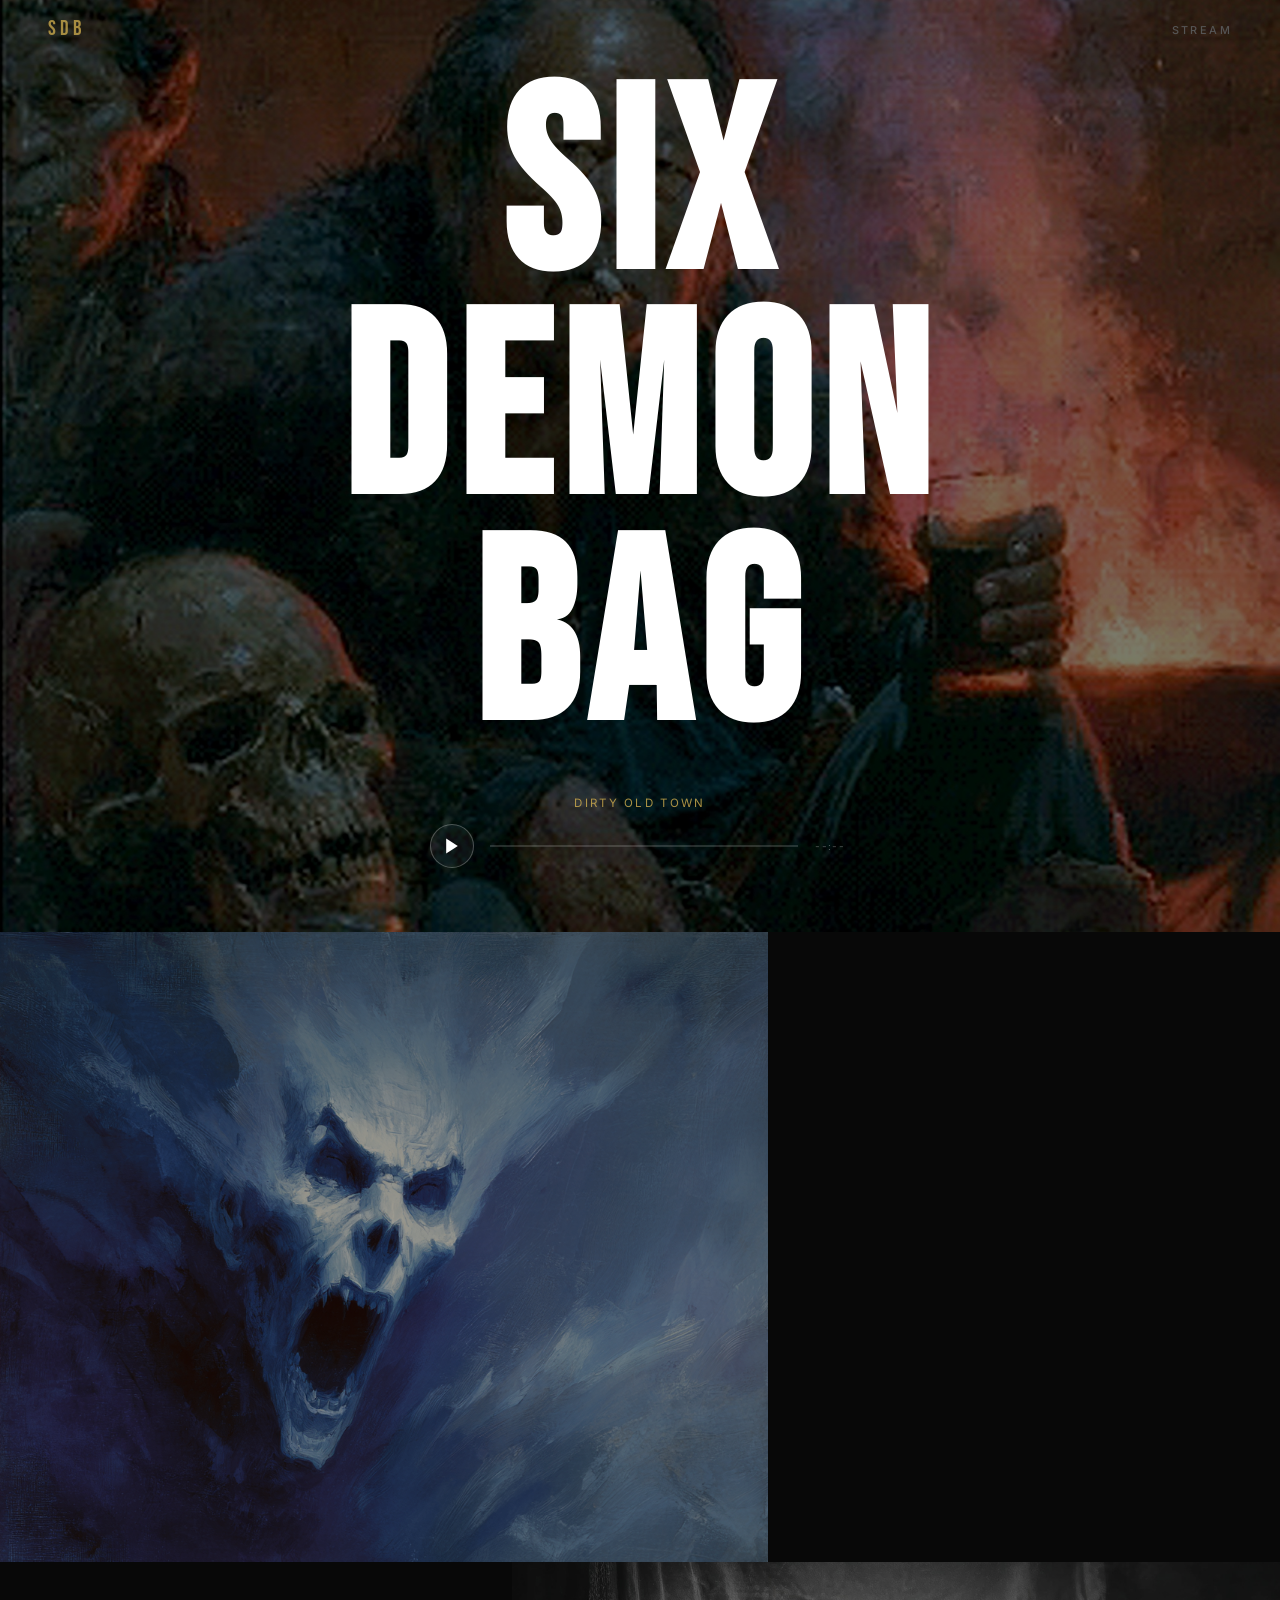
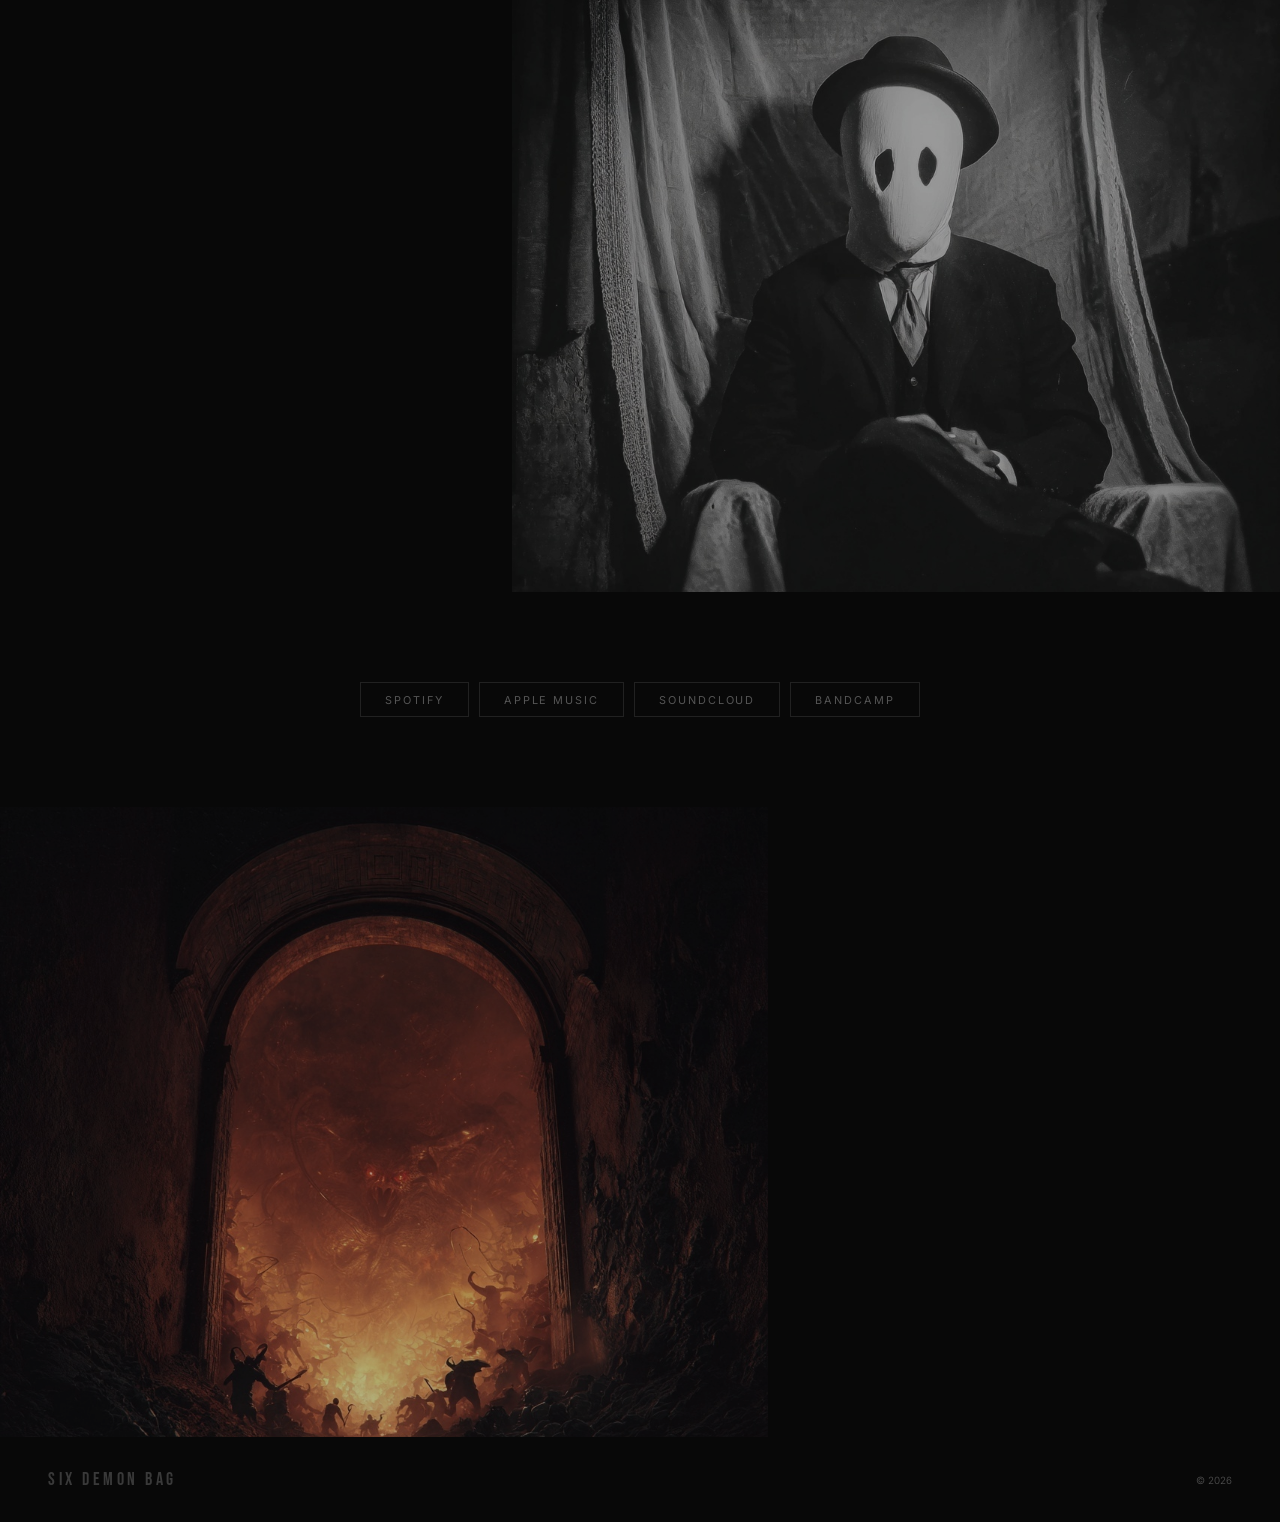
==== commit 6e4cf289: "One-page redesign: image hero fixed, artwork as breaks, player only - Use <img> tag for hero so imag" ====
--- a/index.html
+++ b/index.html
@@ -14,142 +14,69 @@
   <!-- NAV -->
   <nav class="nav" id="nav">
     <div class="nav__inner">
-      <a class="nav__logo" href="#hero">SDB</a>
-      <button class="nav__hamburger" id="hamburger" aria-label="Menu" aria-expanded="false" aria-controls="nav-links">
-        <span></span><span></span><span></span>
-      </button>
-      <ul class="nav__links" id="nav-links">
-        <li><a href="#music">Music</a></li>
-        <li><a href="#releases">Releases</a></li>
-        <li><a href="#listen">Listen</a></li>
-      </ul>
+      <a class="nav__logo" href="#">SDB</a>
+      <div class="nav__links">
+        <a href="#listen">Stream</a>
+      </div>
     </div>
   </nav>
 
   <!-- HERO -->
-  <section class="hero" id="hero">
-    <div class="hero__bg" aria-hidden="true"></div>
+  <section class="hero">
+    <img class="hero__img" src="assets/hero-bg.jpg" alt="" aria-hidden="true" />
+    <div class="hero__overlay" aria-hidden="true"></div>
     <div class="hero__content">
       <h1 class="hero__title">SIX<br/>DEMON<br/>BAG</h1>
-      <a class="hero__cta" href="#music">Listen</a>
-    </div>
-  </section>
 
-  <!-- MUSIC -->
-  <section class="music" id="music">
-    <div class="container">
-
-      <div class="tracklist" id="tracklist">
-        <div class="track-item" data-index="0">
-          <span class="track-num">1</span>
-          <span class="track-play-icon" aria-hidden="true">&#9654;</span>
-          <div class="track-info">
-            <span class="track-name">Dirty Old Town</span>
-          </div>
-          <span class="track-duration">--:--</span>
-        </div>
-      </div>
-
-      <div class="player-bar" id="player-bar">
-        <div class="player-bar__title" id="player-title">Dirty Old Town</div>
-        <div class="player-bar__controls">
-          <button class="player-btn player-btn--play" id="play-btn" aria-label="Play / Pause">
-            <svg id="play-icon" width="18" height="18" viewBox="0 0 24 24" fill="currentColor">
+      <!-- PLAYER -->
+      <div class="player" id="player">
+        <div class="player__track" id="player-title">Dirty Old Town</div>
+        <div class="player__row">
+          <button class="player__btn" id="play-btn" aria-label="Play / Pause">
+            <svg id="play-icon" width="20" height="20" viewBox="0 0 24 24" fill="currentColor">
               <polygon points="5,3 19,12 5,21"/>
             </svg>
           </button>
-          <div class="player-progress">
-            <div class="progress-track" id="progress-track">
-              <div class="progress-fill" id="progress-fill"></div>
+          <div class="player__bar">
+            <div class="player__progress" id="progress-track">
+              <div class="player__fill" id="progress-fill"></div>
             </div>
-            <span class="player-time" id="player-time">--:-- / --:--</span>
+            <span class="player__time" id="player-time">--:--</span>
           </div>
         </div>
-        <div class="player-bar__status" id="player-status">Select a track</div>
-      </div>
-
-    </div>
-  </section>
-
-  <!-- RELEASES -->
-  <section class="releases" id="releases">
-    <div class="container">
-      <div class="section-label">Releases</div>
-      <div class="releases__grid">
-
-        <article class="album-card">
-          <div class="album-card__art" style="background-image:url('assets/hellgate.jpg')" aria-hidden="true">
-            <div class="album-card__overlay"><span class="album-card__play">&#9654;</span></div>
-          </div>
-          <div class="album-card__body">
-            <h3 class="album-card__title">Hellmouth Sermons</h3>
-            <p class="album-card__meta">LP &bull; 2024</p>
-            <a class="album-card__link" href="#">Listen &rarr;</a>
-          </div>
-        </article>
-
-        <article class="album-card">
-          <div class="album-card__art" style="background-image:url('assets/skull.png')" aria-hidden="true">
-            <div class="album-card__overlay"><span class="album-card__play">&#9654;</span></div>
-          </div>
-          <div class="album-card__body">
-            <h3 class="album-card__title">Dead Channel Static</h3>
-            <p class="album-card__meta">EP &bull; 2022</p>
-            <a class="album-card__link" href="#">Listen &rarr;</a>
-          </div>
-        </article>
-
-        <article class="album-card">
-          <div class="album-card__art" style="background-image:url('assets/mask.jpg')" aria-hidden="true">
-            <div class="album-card__overlay"><span class="album-card__play">&#9654;</span></div>
-          </div>
-          <div class="album-card__body">
-            <h3 class="album-card__title">The Unmarked Road</h3>
-            <p class="album-card__meta">LP &bull; 2019</p>
-            <a class="album-card__link" href="#">Listen &rarr;</a>
-          </div>
-        </article>
-
       </div>
     </div>
   </section>
 
-  <!-- LISTEN -->
+  <!-- IMAGE BREAK 1 -->
+  <div class="img-break">
+    <img src="assets/skull.png" alt="" aria-hidden="true" />
+  </div>
+
+  <!-- IMAGE BREAK 2 -->
+  <div class="img-break img-break--right">
+    <img src="assets/mask.jpg" alt="" aria-hidden="true" />
+  </div>
+
+  <!-- STREAM -->
   <section class="listen" id="listen">
-    <div class="container">
-      <div class="section-label">Stream</div>
-      <div class="listen__platforms">
-
-        <a class="platform-btn" href="#" aria-label="Spotify">
-          <svg class="platform-btn__icon" viewBox="0 0 24 24" fill="currentColor"><path d="M12 0C5.4 0 0 5.4 0 12s5.4 12 12 12 12-5.4 12-12S18.66 0 12 0zm5.521 17.34c-.24.359-.66.48-1.021.24-2.82-1.74-6.36-2.101-10.561-1.141-.418.122-.779-.179-.899-.539-.12-.421.18-.78.54-.9 4.56-1.021 8.52-.6 11.64 1.32.42.18.479.659.301 1.02zm1.44-3.3c-.301.42-.841.6-1.262.3-3.239-1.98-8.159-2.58-11.939-1.38-.479.12-1.02-.12-1.14-.6-.12-.48.12-1.021.6-1.141C9.6 9.9 15 10.561 18.72 12.84c.361.181.54.78.241 1.2zm.12-3.36C15.24 8.4 8.82 8.16 5.16 9.301c-.6.179-1.2-.181-1.38-.721-.18-.601.18-1.2.72-1.381 4.26-1.26 11.28-1.02 15.721 1.621.539.3.719 1.02.419 1.56-.299.421-1.02.599-1.559.3z"/></svg>
-          Spotify
-        </a>
-
-        <a class="platform-btn" href="#" aria-label="Apple Music">
-          <svg class="platform-btn__icon" viewBox="0 0 24 24" fill="currentColor"><path d="M23.994 6.124a9.23 9.23 0 00-.24-2.19c-.317-1.31-1.062-2.31-2.18-2.99a5.64 5.64 0 00-1.621-.77c-.57-.144-1.174-.2-1.98-.22A50.77 50.77 0 0017.155 0H6.845a50.77 50.77 0 00-.818.01c-.806.02-1.41.076-1.98.22A5.64 5.64 0 002.426.944C1.446 1.624.715 2.624.438 3.934a9.23 9.23 0 00-.24 2.19C.025 7.049 0 7.418 0 12s.025 4.951.198 5.876a9.23 9.23 0 00.24 2.19c.317 1.31 1.048 2.31 2.028 2.99a5.64 5.64 0 001.62.77c.57.144 1.174.2 1.98.22.438.012.818.015.818.015h10.228s.38-.003.818-.015c.806-.02 1.41-.076 1.98-.22a5.64 5.64 0 001.62-.77c.98-.68 1.711-1.68 2.028-2.99a9.23 9.23 0 00.24-2.19C23.975 16.951 24 16.582 24 12s-.025-4.951-.006-5.876zM9.617 16.025l-.006-7.198 6.9 3.604-6.894 3.594z"/></svg>
-          Apple Music
-        </a>
-
-        <a class="platform-btn" href="#" aria-label="SoundCloud">
-          <svg class="platform-btn__icon" viewBox="0 0 24 24" fill="currentColor"><path d="M1.175 12.225c-.015 0-.03.002-.044.006a.21.21 0 00-.131.197l-.27 1.572.27 1.547a.21.21 0 00.416 0l.307-1.547-.307-1.572a.21.21 0 00-.241-.203zm1.602-.35a.237.237 0 00-.237.213l-.303 1.91.303 1.853a.237.237 0 00.475 0l.344-1.853-.344-1.91a.238.238 0 00-.238-.213zm1.584-.169a.265.265 0 00-.265.237l-.273 2.08.273 2.01a.265.265 0 00.53 0l.31-2.01-.31-2.08a.265.265 0 00-.265-.237zm1.6-.082a.294.294 0 00-.293.265l-.242 2.162.242 2.075a.294.294 0 00.587 0l.274-2.075-.274-2.162a.294.294 0 00-.294-.265zm1.591-.037a.322.322 0 00-.32.293l-.21 2.2.21 2.128a.322.322 0 00.643 0l.238-2.128-.238-2.2a.322.322 0 00-.323-.293zm1.601.009a.35.35 0 00-.35.32l-.18 2.19.18 2.164a.35.35 0 00.7 0l.204-2.164-.204-2.19a.35.35 0 00-.35-.32zm7.466 1.31c-.136 0-.267.013-.394.038-.13-1.51-1.397-2.688-2.939-2.688-.38 0-.744.07-1.074.2a.366.366 0 00-.237.34v5.296c0 .187.152.34.34.355h4.304A1.855 1.855 0 0021 16.27a1.855 1.855 0 00-1.381-1.316z"/></svg>
-          SoundCloud
-        </a>
-
-        <a class="platform-btn" href="#" aria-label="Bandcamp">
-          <svg class="platform-btn__icon" viewBox="0 0 24 24" fill="currentColor"><path d="M0 18.75l7.437-13.5H24l-7.438 13.5z"/></svg>
-          Bandcamp
-        </a>
-
-      </div>
+    <div class="listen__platforms">
+      <a class="platform-btn" href="#">Spotify</a>
+      <a class="platform-btn" href="#">Apple Music</a>
+      <a class="platform-btn" href="#">SoundCloud</a>
+      <a class="platform-btn" href="#">Bandcamp</a>
     </div>
   </section>
 
+  <!-- IMAGE BREAK 3 -->
+  <div class="img-break">
+    <img src="assets/hellgate.jpg" alt="" aria-hidden="true" />
+  </div>
+
   <!-- FOOTER -->
   <footer class="footer">
-    <div class="container">
-      <span class="footer__logo">SIX DEMON BAG</span>
-      <p class="footer__copy">&copy; 2026</p>
-    </div>
+    <span class="footer__logo">SIX DEMON BAG</span>
+    <span class="footer__copy">&copy; 2026</span>
   </footer>
 
   <script>
--- a/styles.css
+++ b/styles.css
@@ -3,13 +3,10 @@
 *, *::before, *::after { box-sizing: border-box; margin: 0; padding: 0; }
 
 :root {
-  --bg:      #080808;
-  --surface: #0f0f0f;
-  --text:    #e8e8e8;
-  --dim:     #666;
-  --gold:    #c9a84c;
-  --crimson: #8b0000;
-  --border:  rgba(255,255,255,0.06);
+  --bg:     #080808;
+  --text:   #e0e0e0;
+  --dim:    #555;
+  --gold:   #c9a84c;
 }
 
 html { scroll-behavior: smooth; }
@@ -23,28 +20,9 @@
   overflow-x: hidden;
 }
 
-a   { color: inherit; text-decoration: none; }
-ul  { list-style: none; }
-img { display: block; max-width: 100%; }
-
-.container {
-  width: 100%;
-  max-width: 1100px;
-  margin-inline: auto;
-  padding-inline: clamp(1.5rem, 6vw, 3.5rem);
-}
-
-.section-label {
-  font-size: 0.65rem;
-  font-weight: 600;
-  letter-spacing: 0.3em;
-  text-transform: uppercase;
-  color: var(--gold);
-  opacity: 0.7;
-  margin-bottom: 2.5rem;
-}
-
-/* ── NAV ───────────────────────────────────────────────── */
+a  { color: inherit; text-decoration: none; }
+
+/* ── NAV ───────────────────────────────────────── */
 
 .nav {
   position: fixed;
@@ -52,37 +30,26 @@
   z-index: 100;
   transition: background 0.4s;
 }
-
 .nav.scrolled {
-  background: rgba(8,8,8,0.92);
-  backdrop-filter: blur(12px);
-}
-
+  background: rgba(8,8,8,0.9);
+  backdrop-filter: blur(10px);
+}
 .nav__inner {
   display: flex;
   align-items: center;
   justify-content: space-between;
-  height: 60px;
-  padding-inline: clamp(1.5rem, 6vw, 3.5rem);
-  max-width: 1100px;
-  margin-inline: auto;
-}
-
+  height: 56px;
+  padding-inline: clamp(1.5rem, 6vw, 3rem);
+}
 .nav__logo {
   font-family: 'Bebas Neue', sans-serif;
-  font-size: 1.4rem;
+  font-size: 1.3rem;
   letter-spacing: 0.2em;
   color: var(--gold);
-  opacity: 0.85;
-}
-
-.nav__links {
-  display: flex;
-  gap: 2.5rem;
-}
-
+  opacity: 0.8;
+}
 .nav__links a {
-  font-size: 0.7rem;
+  font-size: 0.68rem;
   font-weight: 500;
   letter-spacing: 0.22em;
   text-transform: uppercase;
@@ -91,24 +58,7 @@
 }
 .nav__links a:hover { color: var(--text); }
 
-.nav__hamburger {
-  display: none;
-  flex-direction: column;
-  justify-content: space-between;
-  width: 24px; height: 16px;
-  background: none; border: none;
-  cursor: pointer; padding: 0;
-}
-.nav__hamburger span {
-  display: block; height: 1px;
-  background: var(--text);
-  transition: transform 0.3s, opacity 0.3s;
-}
-.nav__hamburger[aria-expanded="true"] span:nth-child(1) { transform: translateY(7.5px) rotate(45deg); }
-.nav__hamburger[aria-expanded="true"] span:nth-child(2) { opacity: 0; }
-.nav__hamburger[aria-expanded="true"] span:nth-child(3) { transform: translateY(-7.5px) rotate(-45deg); }
-
-/* ── HERO ──────────────────────────────────────────────── */
+/* ── HERO ──────────────────────────────────────── */
 
 .hero {
   position: relative;
@@ -119,14 +69,21 @@
   overflow: hidden;
 }
 
-.hero__bg {
+/* The painting — full bleed, visible */
+.hero__img {
   position: absolute;
   inset: 0;
-  background-image: url('assets/hero-bg.jpg');
-  background-size: cover;
-  background-position: center 30%;
-  /* dark overlay so title reads clearly */
-  filter: brightness(0.28) saturate(0.8);
+  width: 100%; height: 100%;
+  object-fit: cover;
+  object-position: center 20%;
+  display: block;
+}
+
+/* Semi-transparent overlay so text reads */
+.hero__overlay {
+  position: absolute;
+  inset: 0;
+  background: rgba(0,0,0,0.52);
 }
 
 .hero__content {
@@ -136,8 +93,8 @@
   display: flex;
   flex-direction: column;
   align-items: center;
-  gap: 2rem;
-  padding: 6rem 1.5rem 4rem;
+  gap: 2.5rem;
+  padding: 5rem 1.5rem 4rem;
 }
 
 .hero__title {
@@ -145,137 +102,66 @@
   font-size: clamp(5rem, 20vw, 16rem);
   line-height: 0.88;
   letter-spacing: 0.04em;
-  color: var(--text);
-  animation: pulse 5s ease-in-out infinite;
-}
-
-@keyframes pulse {
-  0%, 100% { text-shadow: 0 0 60px rgba(200,160,60,0.08); }
-  50%       { text-shadow: 0 0 100px rgba(200,160,60,0.22), 0 0 200px rgba(139,0,0,0.08); }
-}
-
-.hero__cta {
-  display: inline-block;
-  padding: 0.75rem 2.25rem;
-  border: 1px solid rgba(201,168,76,0.4);
-  font-size: 0.7rem;
-  font-weight: 500;
-  letter-spacing: 0.25em;
+  color: #fff;
+}
+
+/* ── PLAYER ────────────────────────────────────── */
+
+.player {
+  display: flex;
+  flex-direction: column;
+  align-items: center;
+  gap: 0.9rem;
+  width: min(420px, 90vw);
+}
+
+.player__track {
+  font-size: 0.72rem;
+  font-weight: 400;
+  letter-spacing: 0.2em;
   text-transform: uppercase;
-  color: var(--text);
-  transition: background 0.25s, border-color 0.25s;
-}
-.hero__cta:hover {
-  background: rgba(201,168,76,0.1);
-  border-color: rgba(201,168,76,0.7);
-}
-
-/* ── MUSIC ─────────────────────────────────────────────── */
-
-.music {
-  padding-block: clamp(4rem, 10vh, 7rem);
-}
-
-.tracklist {
-  margin-bottom: 1px;
-}
-
-.track-item {
-  display: grid;
-  grid-template-columns: 40px 1fr auto;
+  color: var(--gold);
+  opacity: 0.85;
+}
+
+.player__row {
+  display: flex;
   align-items: center;
   gap: 1rem;
-  padding: 1rem 1.25rem;
-  background: var(--surface);
-  margin-bottom: 1px;
+  width: 100%;
+}
+
+.player__btn {
+  width: 44px; height: 44px;
+  border-radius: 50%;
+  border: 1px solid rgba(255,255,255,0.25);
+  background: rgba(255,255,255,0.05);
+  color: #fff;
   cursor: pointer;
-  transition: background 0.2s;
-}
-.track-item:hover  { background: #161616; }
-.track-item.active { background: rgba(139,0,0,0.12); }
-
-.track-num {
-  font-family: 'Bebas Neue', sans-serif;
-  font-size: 1rem;
-  color: var(--dim);
-  text-align: center;
-}
-.track-play-icon {
-  display: none;
-  font-size: 0.6rem;
-  color: var(--gold);
-  text-align: center;
-}
-.track-item.active .track-num       { display: none; }
-.track-item.active .track-play-icon { display: block; }
-
-.track-name {
-  font-size: 0.88rem;
-  font-weight: 400;
-}
-.track-duration {
-  font-size: 0.75rem;
-  color: var(--dim);
-  font-variant-numeric: tabular-nums;
-}
-
-.player-bar {
-  background: var(--surface);
-  padding: 1.25rem 1.5rem;
-  display: flex;
-  flex-direction: column;
-  gap: 0.85rem;
-}
-
-.player-bar__title {
-  font-family: 'Bebas Neue', sans-serif;
-  font-size: 1.1rem;
-  letter-spacing: 0.07em;
-}
-
-.player-bar__status {
-  font-size: 0.62rem;
-  color: var(--dim);
-  letter-spacing: 0.1em;
-  text-transform: uppercase;
-  margin-top: -0.5rem;
-}
-
-.player-bar__controls {
-  display: flex;
-  align-items: center;
-  gap: 1rem;
-}
-
-.player-btn {
-  background: none; border: none;
-  cursor: pointer; color: var(--text);
   display: flex; align-items: center; justify-content: center;
-  padding: 0; flex-shrink: 0;
-  transition: color 0.2s;
-}
-.player-btn:hover { color: var(--gold); }
-
-.player-btn--play {
-  width: 38px; height: 38px;
-  border: 1px solid var(--border);
-  border-radius: 50%;
-}
-.player-btn--play:hover { border-color: var(--gold); }
-
-.player-progress {
+  flex-shrink: 0;
+  transition: background 0.2s, border-color 0.2s;
+}
+.player__btn:hover {
+  background: rgba(255,255,255,0.12);
+  border-color: rgba(255,255,255,0.5);
+}
+
+.player__bar {
   flex: 1;
   display: flex;
   align-items: center;
   gap: 0.75rem;
 }
 
-.progress-track {
-  flex: 1; height: 1px;
-  background: rgba(255,255,255,0.1);
+.player__progress {
+  flex: 1;
+  height: 2px;
+  background: rgba(255,255,255,0.15);
   cursor: pointer;
-}
-.progress-fill {
+  position: relative;
+}
+.player__fill {
   height: 100%;
   background: var(--gold);
   width: 0%;
@@ -283,127 +169,71 @@
   pointer-events: none;
 }
 
-.player-time {
-  font-size: 0.68rem;
-  color: var(--dim);
+.player__time {
+  font-size: 0.65rem;
+  color: rgba(255,255,255,0.4);
   font-variant-numeric: tabular-nums;
   white-space: nowrap;
-}
-
-/* ── RELEASES ──────────────────────────────────────────── */
-
-.releases {
-  padding-block: clamp(4rem, 10vh, 7rem);
-  background: var(--surface);
-}
-
-.releases__grid {
-  display: grid;
-  grid-template-columns: repeat(3, 1fr);
-  gap: 1.5rem;
-}
-
-.album-card {
+  min-width: 2.5rem;
+}
+
+/* ── IMAGE BREAKS ──────────────────────────────── */
+
+.img-break {
+  width: 100%;
+  max-height: 70vh;
   overflow: hidden;
-  background: var(--bg);
-  transition: transform 0.3s;
-}
-.album-card:hover { transform: translateY(-5px); }
-
-.album-card__art {
-  aspect-ratio: 1;
-  background-size: cover;
-  background-position: center;
-  background-color: #111;
-  position: relative;
-  overflow: hidden;
-}
-
-.album-card__overlay {
-  position: absolute; inset: 0;
-  background: rgba(0,0,0,0.5);
-  display: flex; align-items: center; justify-content: center;
-  opacity: 0;
-  transition: opacity 0.25s;
-}
-.album-card:hover .album-card__overlay { opacity: 1; }
-
-.album-card__play {
-  font-size: 1.1rem;
-  color: var(--gold);
-  opacity: 0.9;
-}
-
-.album-card__body {
-  padding: 1rem 1.1rem 1.25rem;
-}
-
-.album-card__title {
-  font-family: 'Bebas Neue', sans-serif;
-  font-size: 1.3rem;
-  letter-spacing: 0.04em;
-  margin-bottom: 0.3rem;
-}
-
-.album-card__meta {
-  font-size: 0.65rem;
-  letter-spacing: 0.1em;
-  text-transform: uppercase;
-  color: var(--dim);
-  margin-bottom: 0.9rem;
-}
-
-.album-card__link {
-  font-size: 0.65rem;
-  font-weight: 500;
-  letter-spacing: 0.16em;
-  text-transform: uppercase;
-  color: var(--gold);
-  opacity: 0.8;
-  transition: opacity 0.2s;
-}
-.album-card__link:hover { opacity: 1; }
-
-/* ── LISTEN ────────────────────────────────────────────── */
+  display: flex;
+}
+
+.img-break img {
+  width: 60%;
+  height: 100%;
+  object-fit: cover;
+  display: block;
+  opacity: 0.7;
+  filter: grayscale(20%);
+}
+
+/* Alternate — flush right */
+.img-break--right {
+  justify-content: flex-end;
+}
+
+/* ── LISTEN ────────────────────────────────────── */
 
 .listen {
-  padding-block: clamp(4rem, 10vh, 7rem);
+  padding: clamp(4rem, 10vh, 6rem) clamp(1.5rem, 6vw, 3rem);
+  display: flex;
+  justify-content: center;
 }
 
 .listen__platforms {
   display: flex;
   flex-wrap: wrap;
-  gap: 0.75rem;
+  gap: 0.6rem;
+  justify-content: center;
 }
 
 .platform-btn {
-  display: inline-flex;
-  align-items: center;
-  gap: 0.5rem;
-  padding: 0.65rem 1.4rem;
-  border: 1px solid var(--border);
-  font-size: 0.72rem;
+  padding: 0.6rem 1.5rem;
+  border: 1px solid rgba(255,255,255,0.1);
+  font-size: 0.68rem;
   font-weight: 400;
-  letter-spacing: 0.12em;
+  letter-spacing: 0.18em;
   text-transform: uppercase;
   color: var(--dim);
   transition: color 0.2s, border-color 0.2s;
 }
 .platform-btn:hover {
   color: var(--text);
-  border-color: rgba(255,255,255,0.18);
-}
-
-.platform-btn__icon { width: 14px; height: 14px; flex-shrink: 0; }
-
-/* ── FOOTER ────────────────────────────────────────────── */
+  border-color: rgba(255,255,255,0.25);
+}
+
+/* ── FOOTER ────────────────────────────────────── */
 
 .footer {
-  padding-block: 2.5rem;
-  background: var(--bg);
-}
-
-.footer .container {
+  padding: 2rem clamp(1.5rem, 6vw, 3rem);
   display: flex;
   align-items: center;
   justify-content: space-between;
@@ -411,39 +241,20 @@
 
 .footer__logo {
   font-family: 'Bebas Neue', sans-serif;
-  font-size: 1.2rem;
+  font-size: 1.1rem;
   letter-spacing: 0.2em;
-  color: var(--text);
-  opacity: 0.4;
+  color: rgba(255,255,255,0.2);
 }
 
 .footer__copy {
-  font-size: 0.65rem;
+  font-size: 0.62rem;
   color: var(--dim);
-  letter-spacing: 0.05em;
-}
-
-/* ── RESPONSIVE ────────────────────────────────────────── */
-
-@media (max-width: 760px) {
-  .releases__grid { grid-template-columns: repeat(2, 1fr); }
-}
-
-@media (max-width: 560px) {
-  .nav__hamburger { display: flex; }
-  .nav__links {
-    display: none;
-    position: fixed;
-    top: 60px; left: 0; right: 0;
-    flex-direction: column;
-    align-items: center;
-    gap: 2rem;
-    background: rgba(8,8,8,0.97);
-    backdrop-filter: blur(14px);
-    padding: 3rem 1.5rem;
-  }
-  .nav__links.open { display: flex; }
-  .releases__grid { grid-template-columns: 1fr; max-width: 320px; margin-inline: auto; }
-  .listen__platforms { flex-direction: column; }
-  .footer .container { flex-direction: column; gap: 0.5rem; text-align: center; }
-}
+}
+
+/* ── RESPONSIVE ────────────────────────────────── */
+
+@media (max-width: 500px) {
+  .img-break img { width: 85%; }
+  .listen__platforms { flex-direction: column; align-items: center; }
+  .platform-btn { text-align: center; min-width: 180px; }
+}
